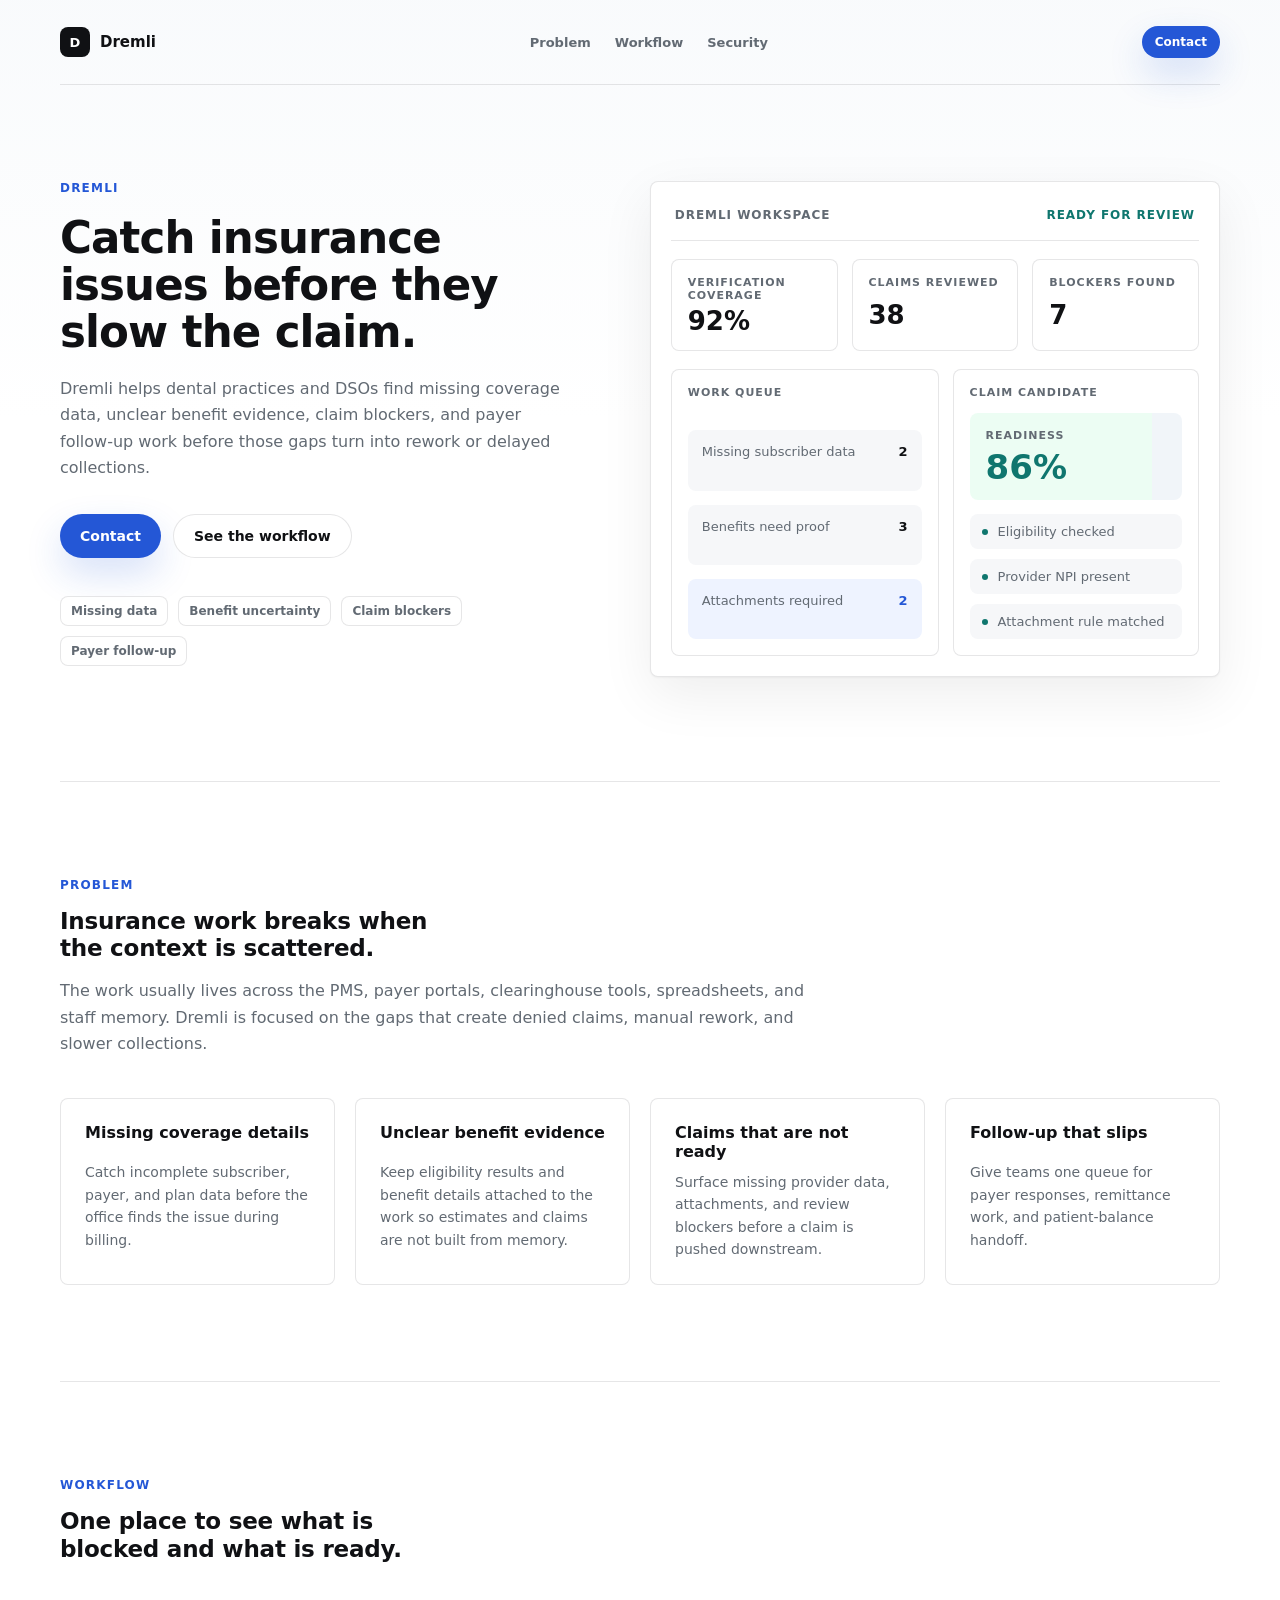
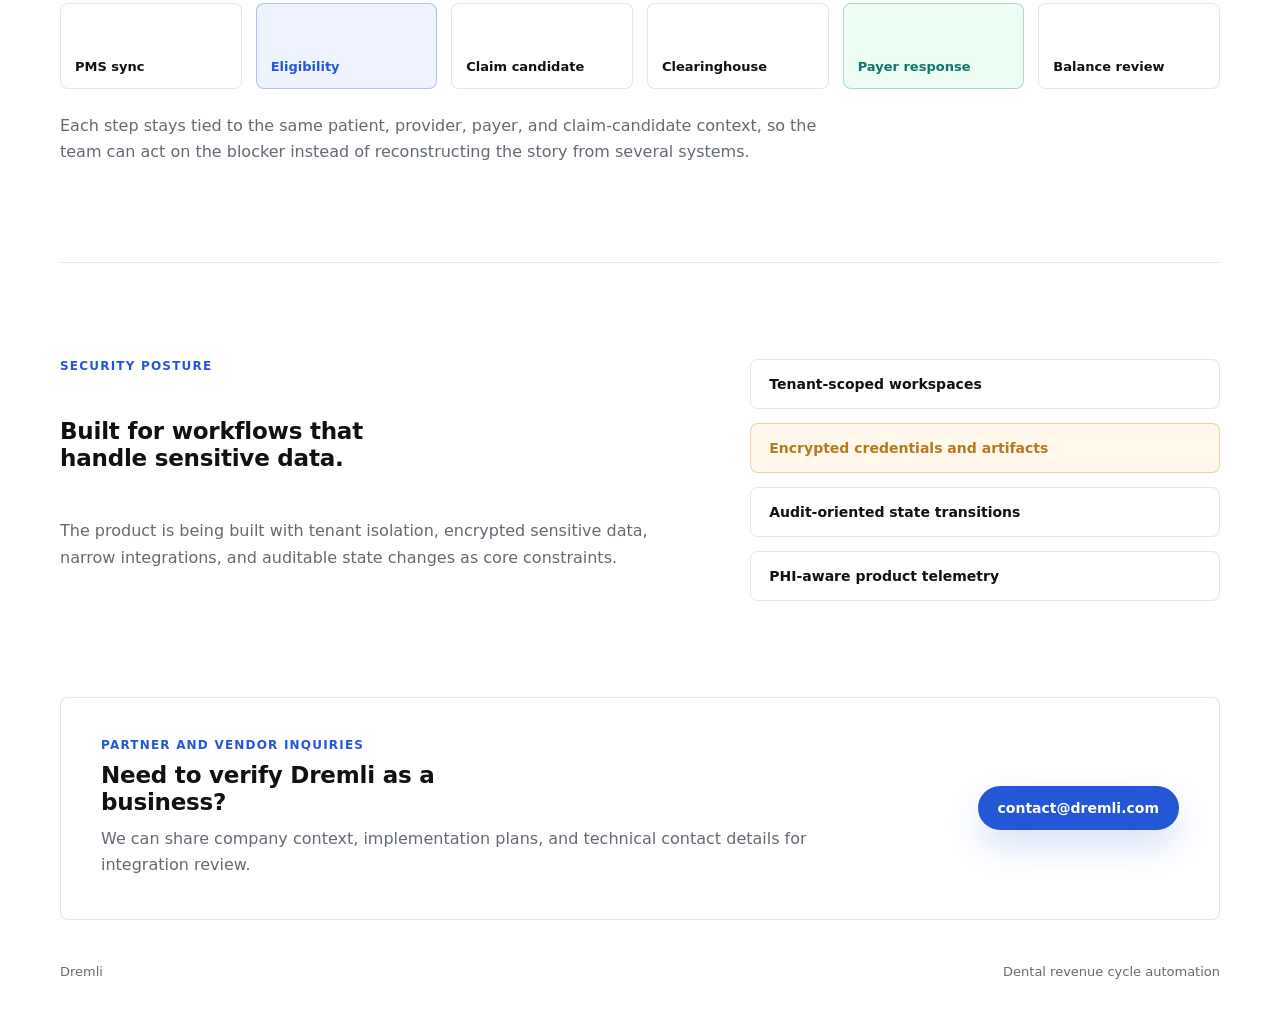
==== index.html @ c02f29eb "first commit" ====
<!doctype html>
<html lang="en">
  <head>
    <meta charset="utf-8" />
    <meta name="viewport" content="width=device-width, initial-scale=1" />
    <title>Dremli | Dental Revenue Cycle Automation</title>
    <meta
      name="description"
      content="Dremli helps dental practices catch missing insurance data, benefit uncertainty, claim blockers, and payer follow-up before they slow collections."
    />
    <meta property="og:title" content="Dremli | Dental Revenue Cycle Automation" />
    <meta
      property="og:description"
      content="Catch insurance issues before they slow the claim."
    />
    <meta property="og:type" content="website" />
    <meta property="og:url" content="https://dremli.com" />
    <link rel="stylesheet" href="/styles.css" />
  </head>
  <body>
    <main class="page">
      <header class="masthead">
        <a class="wordmark" href="/" aria-label="Dremli home">
          <span class="wordmark-badge">D</span>
          <span class="wordmark-text">Dremli</span>
        </a>
        <nav class="nav" aria-label="Site navigation">
          <a href="#problem">Problem</a>
          <a href="#workflow">Workflow</a>
          <a href="#security">Security</a>
        </nav>
        <a class="button button-primary button-small" href="mailto:contact@dremli.com">Contact</a>
      </header>

      <section class="hero">
        <div class="hero-copy">
          <p class="eyebrow">Dremli</p>
          <h1>Catch insurance issues before they slow the claim.</h1>
          <p class="hero-body">
            Dremli helps dental practices and DSOs find missing coverage data,
            unclear benefit evidence, claim blockers, and payer follow-up work
            before those gaps turn into rework or delayed collections.
          </p>
          <div class="hero-actions">
            <a class="button button-primary" href="mailto:contact@dremli.com">Contact</a>
            <a class="button button-secondary" href="#workflow">See the workflow</a>
          </div>
          <ul class="proof-list" aria-label="Operational problems Dremli helps surface">
            <li>Missing data</li>
            <li>Benefit uncertainty</li>
            <li>Claim blockers</li>
            <li>Payer follow-up</li>
          </ul>
        </div>

        <div class="product-preview" aria-label="Dremli workspace preview">
          <div class="preview-topbar">
            <span>Dremli workspace</span>
            <strong>Ready for review</strong>
          </div>
          <div class="preview-metrics">
            <div>
              <span>Verification coverage</span>
              <strong>92%</strong>
            </div>
            <div>
              <span>Claims reviewed</span>
              <strong>38</strong>
            </div>
            <div>
              <span>Blockers found</span>
              <strong>7</strong>
            </div>
          </div>
          <div class="preview-columns">
            <div class="preview-panel">
              <span class="preview-label">Work queue</span>
              <div class="preview-row">
                <span>Missing subscriber data</span>
                <strong>2</strong>
              </div>
              <div class="preview-row">
                <span>Benefits need proof</span>
                <strong>3</strong>
              </div>
              <div class="preview-row preview-row-active">
                <span>Attachments required</span>
                <strong>2</strong>
              </div>
            </div>
            <div class="preview-panel">
              <span class="preview-label">Claim candidate</span>
              <div class="readiness-score">
                <span>Readiness</span>
                <strong>86%</strong>
              </div>
              <div class="preview-checklist">
                <span>Eligibility checked</span>
                <span>Provider NPI present</span>
                <span>Attachment rule matched</span>
              </div>
            </div>
          </div>
        </div>
      </section>

      <section id="problem" class="section">
        <div class="section-header">
          <p class="eyebrow">Problem</p>
          <h2>Insurance work breaks when the context is scattered.</h2>
          <p>
            The work usually lives across the PMS, payer portals, clearinghouse
            tools, spreadsheets, and staff memory. Dremli is focused on the gaps
            that create denied claims, manual rework, and slower collections.
          </p>
        </div>
        <div class="pillar-grid">
          <article class="pillar-card">
            <h3>Missing coverage details</h3>
            <p>
              Catch incomplete subscriber, payer, and plan data before the
              office finds the issue during billing.
            </p>
          </article>
          <article class="pillar-card">
            <h3>Unclear benefit evidence</h3>
            <p>
              Keep eligibility results and benefit details attached to the work
              so estimates and claims are not built from memory.
            </p>
          </article>
          <article class="pillar-card">
            <h3>Claims that are not ready</h3>
            <p>
              Surface missing provider data, attachments, and review blockers
              before a claim is pushed downstream.
            </p>
          </article>
          <article class="pillar-card">
            <h3>Follow-up that slips</h3>
            <p>
              Give teams one queue for payer responses, remittance work, and
              patient-balance handoff.
            </p>
          </article>
        </div>
      </section>

      <section id="workflow" class="section workflow-section">
        <div class="section-header">
          <p class="eyebrow">Workflow</p>
          <h2>One place to see what is blocked and what is ready.</h2>
        </div>
        <ol class="workflow-list" aria-label="Dremli workflow">
          <li>PMS sync</li>
          <li>Eligibility</li>
          <li>Claim candidate</li>
          <li>Clearinghouse</li>
          <li>Payer response</li>
          <li>Balance review</li>
        </ol>
        <p class="workflow-summary">
          Each step stays tied to the same patient, provider, payer, and
          claim-candidate context, so the team can act on the blocker instead
          of reconstructing the story from several systems.
        </p>
      </section>

      <section id="security" class="section split-section">
        <div class="section-header">
          <p class="eyebrow">Security posture</p>
          <h2>Built for workflows that handle sensitive data.</h2>
          <p>
            The product is being built with tenant isolation, encrypted
            sensitive data, narrow integrations, and auditable state changes as
            core constraints.
          </p>
        </div>
        <ul class="security-list">
          <li>Tenant-scoped workspaces</li>
          <li>Encrypted credentials and artifacts</li>
          <li>Audit-oriented state transitions</li>
          <li>PHI-aware product telemetry</li>
        </ul>
      </section>

      <section class="contact-band">
        <div>
          <p class="eyebrow">Partner and vendor inquiries</p>
          <h2>Need to verify Dremli as a business?</h2>
          <p>
            We can share company context, implementation plans, and technical
            contact details for integration review.
          </p>
        </div>
        <a class="button button-primary" href="mailto:contact@dremli.com">contact@dremli.com</a>
      </section>

      <footer class="footer">
        <span>Dremli</span>
        <span>Dental revenue cycle automation</span>
      </footer>
    </main>
  </body>
</html>
---- styles.css ----
:root {
  color-scheme: light;
  --site-bg: #ffffff;
  --site-ink: #101114;
  --site-muted: #626a73;
  --site-panel: #ffffff;
  --site-panel-alt: #f6f7f9;
  --site-border: rgba(16, 17, 20, 0.1);
  --site-accent: #2457d6;
  --site-accent-soft: #eef3ff;
  --site-teal: #0f766e;
  --site-amber: #b7791f;
  --site-green-soft: #ecfdf3;
  --site-container: 1160px;
  font-family:
    Inter,
    ui-sans-serif,
    system-ui,
    -apple-system,
    BlinkMacSystemFont,
    "Segoe UI",
    sans-serif;
}

* {
  box-sizing: border-box;
}

html {
  scroll-behavior: smooth;
}

body {
  margin: 0;
  background:
    linear-gradient(180deg, rgba(248, 250, 252, 0.92), rgba(255, 255, 255, 0) 420px),
    var(--site-bg);
  color: var(--site-ink);
  -webkit-font-smoothing: antialiased;
  text-rendering: optimizeLegibility;
}

a {
  color: inherit;
}

.page {
  min-height: 100vh;
  padding: 0 32px 56px;
}

.masthead,
.hero,
.section,
.contact-band,
.footer {
  width: min(100%, var(--site-container));
  margin: 0 auto;
}

.masthead {
  display: flex;
  align-items: center;
  justify-content: space-between;
  gap: 20px;
  padding: 26px 0;
  border-bottom: 1px solid var(--site-border);
}

.wordmark {
  display: inline-flex;
  align-items: center;
  gap: 10px;
  text-decoration: none;
}

.wordmark-badge {
  display: inline-flex;
  align-items: center;
  justify-content: center;
  width: 30px;
  height: 30px;
  border-radius: 8px;
  background: var(--site-ink);
  color: var(--site-panel);
  font-size: 13px;
  font-weight: 700;
}

.wordmark-text {
  font-size: 15px;
  font-weight: 700;
}

.nav {
  display: flex;
  align-items: center;
  gap: 24px;
}

.nav a {
  color: var(--site-muted);
  font-size: 13px;
  font-weight: 600;
  text-decoration: none;
}

.nav a:hover {
  color: var(--site-ink);
}

.button {
  display: inline-flex;
  align-items: center;
  justify-content: center;
  min-height: 44px;
  border-radius: 999px;
  padding: 0 20px;
  font-size: 14px;
  font-weight: 600;
  text-decoration: none;
  transition:
    background 160ms ease,
    border-color 160ms ease,
    color 160ms ease,
    transform 160ms ease;
}

.button:hover {
  transform: translateY(-1px);
}

.button-small {
  min-height: 32px;
  padding-inline: 13px;
  font-size: 12px;
}

.button-primary {
  background: var(--site-accent);
  color: #ffffff;
  box-shadow: 0 16px 36px rgba(36, 87, 214, 0.18);
}

.button-secondary {
  border: 1px solid var(--site-border);
  background: #ffffff;
  color: var(--site-ink);
}

.hero {
  display: grid;
  grid-template-columns: minmax(0, 0.88fr) minmax(420px, 1fr);
  align-items: start;
  gap: 88px;
  padding: 96px 0 104px;
}

.hero-copy {
  display: grid;
  gap: 20px;
  max-width: 560px;
}

.eyebrow {
  margin: 0;
  color: var(--site-accent);
  font-size: 12px;
  font-weight: 800;
  letter-spacing: 0.1em;
  text-transform: uppercase;
}

.hero h1 {
  margin: 0;
  max-width: 17ch;
  font-size: clamp(34px, 3.4vw, 48px);
  line-height: 1.08;
  font-weight: 650;
  letter-spacing: -0.02em;
}

.hero-body {
  margin: 0;
  max-width: 62ch;
  color: var(--site-muted);
  font-size: 16px;
  line-height: 1.65;
}

.hero-actions {
  display: flex;
  flex-wrap: wrap;
  gap: 12px;
  margin-top: 12px;
}

.proof-list {
  display: flex;
  flex-wrap: wrap;
  gap: 10px;
  margin: 18px 0 0;
  padding: 0;
  list-style: none;
}

.proof-list li {
  border: 1px solid var(--site-border);
  border-radius: 8px;
  background: rgba(255, 255, 255, 0.72);
  color: var(--site-muted);
  padding: 7px 10px;
  font-size: 12px;
  font-weight: 700;
}

.product-preview {
  display: grid;
  gap: 18px;
  width: 100%;
  max-width: 580px;
  margin-left: auto;
  border: 1px solid var(--site-border);
  border-radius: 8px;
  background: var(--site-panel);
  padding: 20px;
  box-shadow: 0 1px 2px rgba(11, 12, 15, 0.04), 0 18px 54px rgba(11, 12, 15, 0.07);
}

.preview-topbar {
  display: flex;
  align-items: center;
  justify-content: space-between;
  gap: 16px;
  border-bottom: 1px solid var(--site-border);
  padding: 6px 4px 18px;
  color: var(--site-muted);
  font-size: 12px;
  font-weight: 700;
  letter-spacing: 0.08em;
  text-transform: uppercase;
}

.preview-topbar strong {
  color: var(--site-teal);
}

.preview-metrics {
  display: grid;
  grid-template-columns: repeat(3, minmax(0, 1fr));
  gap: 14px;
}

.preview-metrics div,
.preview-panel {
  border: 1px solid var(--site-border);
  border-radius: 8px;
  background: var(--site-panel);
}

.preview-metrics div {
  display: grid;
  gap: 6px;
  padding: 16px;
}

.preview-metrics span,
.preview-label,
.readiness-score span {
  color: var(--site-muted);
  font-size: 11px;
  font-weight: 800;
  letter-spacing: 0.09em;
  text-transform: uppercase;
}

.preview-metrics strong {
  color: var(--site-ink);
  font-size: 26px;
  line-height: 1;
}

.preview-columns {
  display: grid;
  grid-template-columns: minmax(0, 1fr) minmax(0, 0.92fr);
  gap: 14px;
}

.preview-panel {
  display: grid;
  gap: 14px;
  padding: 16px;
}

.preview-row {
  display: flex;
  justify-content: space-between;
  gap: 12px;
  border-radius: 8px;
  background: var(--site-panel-alt);
  padding: 14px;
  color: var(--site-muted);
  font-size: 13px;
}

.preview-row strong {
  color: var(--site-ink);
}

.preview-row-active {
  background: var(--site-accent-soft);
}

.preview-row-active strong {
  color: var(--site-accent);
}

.readiness-score {
  display: grid;
  gap: 8px;
  border-radius: 8px;
  background:
    linear-gradient(90deg, var(--site-green-soft) 0 86%, #f1f5f9 86% 100%);
  padding: 16px;
}

.readiness-score strong {
  color: var(--site-teal);
  font-size: 34px;
  line-height: 1;
}

.preview-checklist {
  display: grid;
  gap: 10px;
}

.preview-checklist span {
  position: relative;
  border-radius: 8px;
  background: var(--site-panel-alt);
  color: var(--site-muted);
  padding: 10px 12px 10px 28px;
  font-size: 13px;
}

.preview-checklist span::before {
  position: absolute;
  left: 12px;
  top: 15px;
  width: 6px;
  height: 6px;
  border-radius: 999px;
  background: var(--site-teal);
  content: "";
}

.section {
  padding: 96px 0;
  border-top: 1px solid var(--site-border);
}

.section-header {
  display: grid;
  gap: 16px;
  max-width: 780px;
}

.section-header h2,
.contact-band h2 {
  margin: 0;
  max-width: 24ch;
  color: var(--site-ink);
  font-size: clamp(22px, 1.8vw, 30px);
  line-height: 1.18;
  font-weight: 650;
  letter-spacing: -0.01em;
}

.section-header p:not(.eyebrow),
.contact-band p:not(.eyebrow),
.workflow-summary {
  margin: 0;
  color: var(--site-muted);
  font-size: 16px;
  line-height: 1.65;
}

.pillar-grid {
  display: grid;
  grid-template-columns: repeat(4, minmax(0, 1fr));
  gap: 20px;
  margin-top: 40px;
}

.pillar-card {
  display: grid;
  gap: 10px;
  border: 1px solid var(--site-border);
  border-radius: 8px;
  background: var(--site-panel);
  padding: 24px;
}

.pillar-card h3 {
  margin: 0;
  font-size: 16px;
  line-height: 1.2;
}

.pillar-card p {
  margin: 0;
  color: var(--site-muted);
  font-size: 14px;
  line-height: 1.6;
}

.workflow-list {
  display: grid;
  grid-template-columns: repeat(6, minmax(0, 1fr));
  gap: 14px;
  margin: 40px 0 0;
  padding: 0;
  list-style: none;
}

.workflow-list li {
  display: grid;
  min-height: 86px;
  align-items: end;
  border: 1px solid var(--site-border);
  border-radius: 8px;
  background: var(--site-panel);
  color: var(--site-ink);
  padding: 14px;
  font-size: 13px;
  font-weight: 800;
}

.workflow-list li:nth-child(2) {
  border-color: rgba(36, 87, 214, 0.32);
  background: var(--site-accent-soft);
  color: var(--site-accent);
}

.workflow-list li:nth-child(5) {
  border-color: rgba(15, 118, 110, 0.28);
  background: var(--site-green-soft);
  color: var(--site-teal);
}

.workflow-summary {
  margin-top: 24px;
  max-width: 760px;
}

.split-section {
  display: grid;
  grid-template-columns: minmax(0, 1fr) minmax(320px, 0.75fr);
  gap: 64px;
}

.security-list {
  display: grid;
  gap: 14px;
  margin: 0;
  padding: 0;
  list-style: none;
}

.security-list li {
  border: 1px solid var(--site-border);
  border-radius: 8px;
  background: var(--site-panel);
  padding: 16px 18px;
  color: var(--site-ink);
  font-size: 14px;
  font-weight: 800;
}

.security-list li:nth-child(2) {
  border-color: rgba(183, 121, 31, 0.3);
  background: #fff8eb;
  color: var(--site-amber);
}

.contact-band {
  display: flex;
  align-items: center;
  justify-content: space-between;
  gap: 40px;
  border: 1px solid var(--site-border);
  border-radius: 8px;
  background: var(--site-panel);
  padding: 40px;
}

.contact-band div {
  display: grid;
  gap: 10px;
  max-width: 720px;
}

.footer {
  display: flex;
  justify-content: space-between;
  gap: 16px;
  padding: 44px 0 0;
  color: var(--site-muted);
  font-size: 13px;
}

@media (max-width: 1040px) {
  .hero,
  .split-section {
    grid-template-columns: 1fr;
  }

  .product-preview {
    margin-left: 0;
  }

  .pillar-grid {
    grid-template-columns: repeat(2, minmax(0, 1fr));
  }

  .workflow-list {
    grid-template-columns: repeat(3, minmax(0, 1fr));
  }
}

@media (max-width: 720px) {
  .page {
    padding-inline: 16px;
  }

  .masthead,
  .contact-band,
  .footer {
    align-items: flex-start;
    flex-direction: column;
  }

  .masthead {
    flex-direction: row;
    flex-wrap: wrap;
  }

  .nav {
    order: 2;
    flex: 1 0 100%;
    width: 100%;
    justify-content: space-between;
    gap: 12px;
  }

  .hero {
    gap: 28px;
    padding: 52px 0 92px;
  }

  .hero-copy {
    gap: 18px;
  }

  .hero h1 {
    font-size: 34px;
    line-height: 1.08;
  }

  .hero-body {
    font-size: 15.5px;
    line-height: 1.6;
  }

  .product-preview {
    gap: 8px;
    padding: 10px;
  }

  .preview-topbar {
    padding-bottom: 8px;
    font-size: 10px;
  }

  .preview-metrics {
    grid-template-columns: repeat(3, minmax(0, 1fr));
    gap: 6px;
  }

  .preview-metrics div {
    padding: 10px;
  }

  .preview-metrics span {
    font-size: 9px;
  }

  .preview-metrics strong {
    font-size: 20px;
  }

  .preview-columns {
    display: none;
  }

  .pillar-grid,
  .workflow-list {
    grid-template-columns: 1fr;
  }

  .section {
    padding: 54px 0;
  }

  .section:first-of-type {
    padding-top: 28px;
  }
}
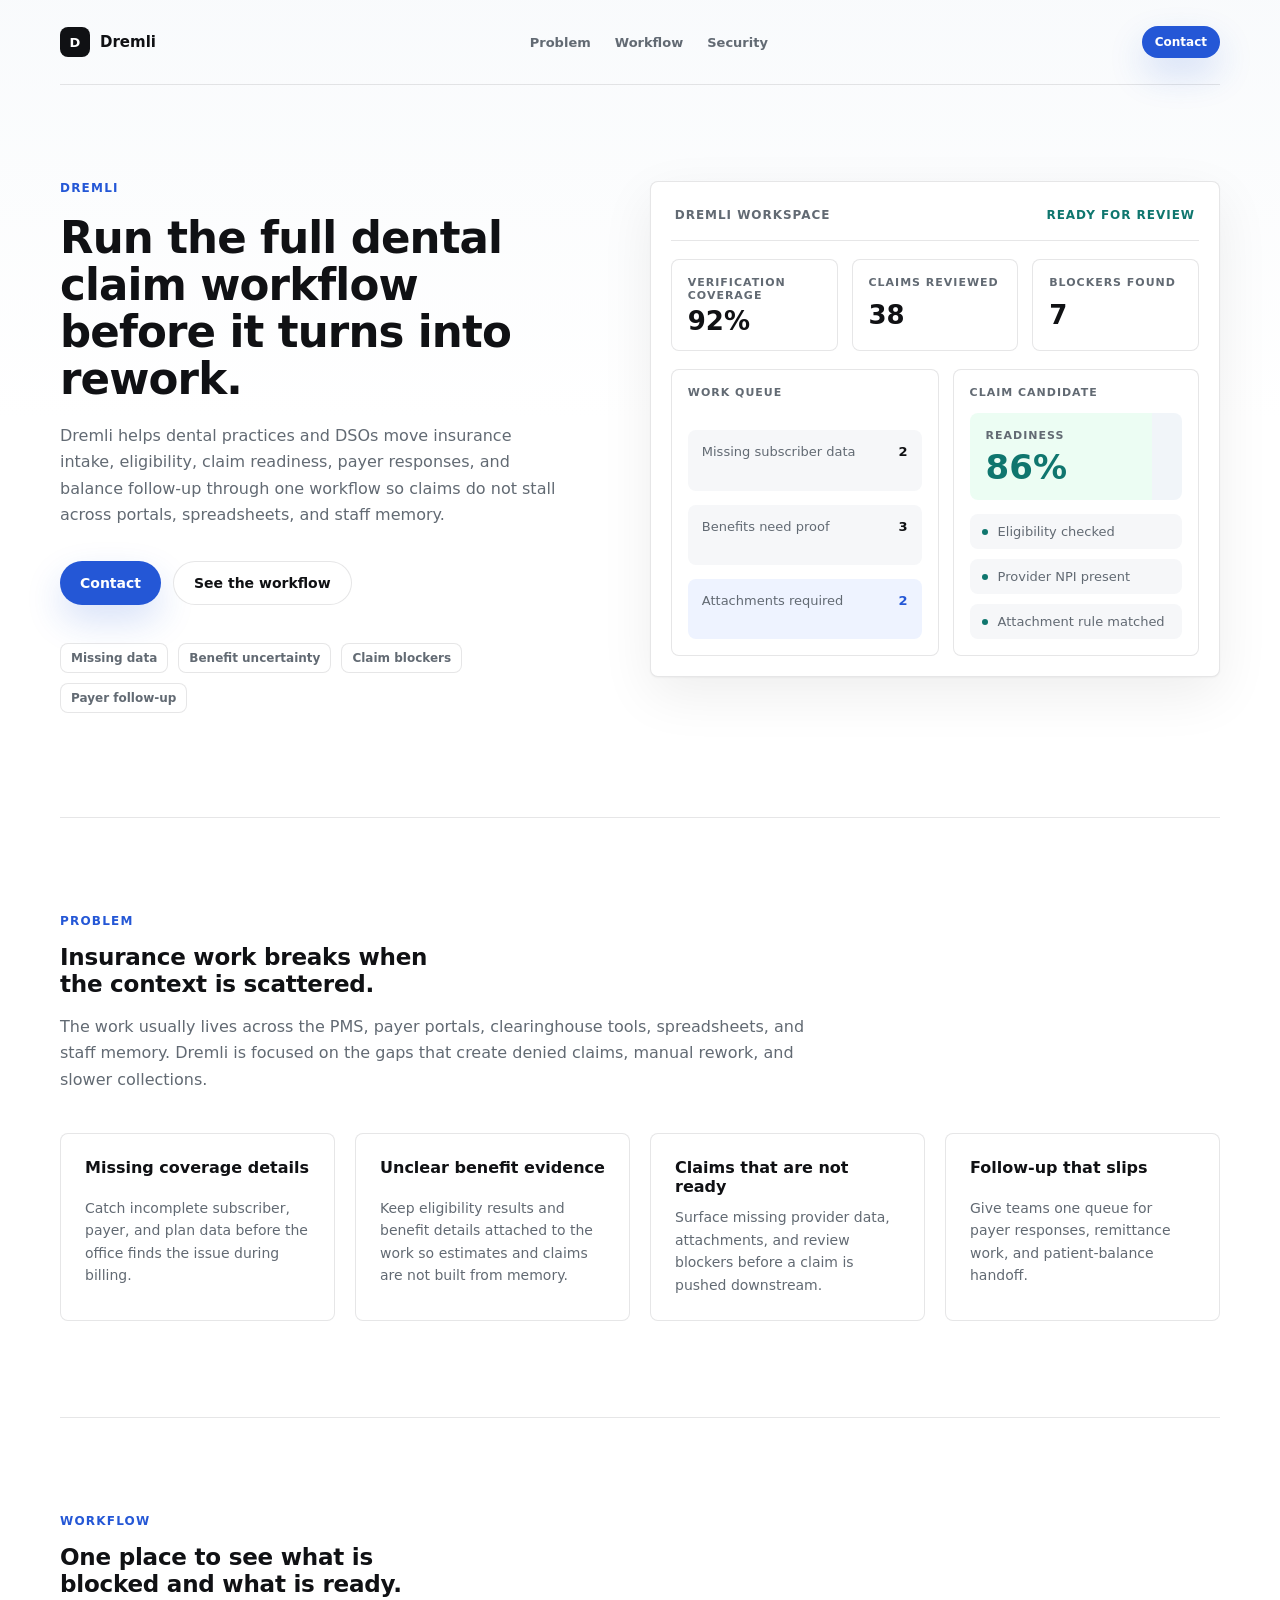
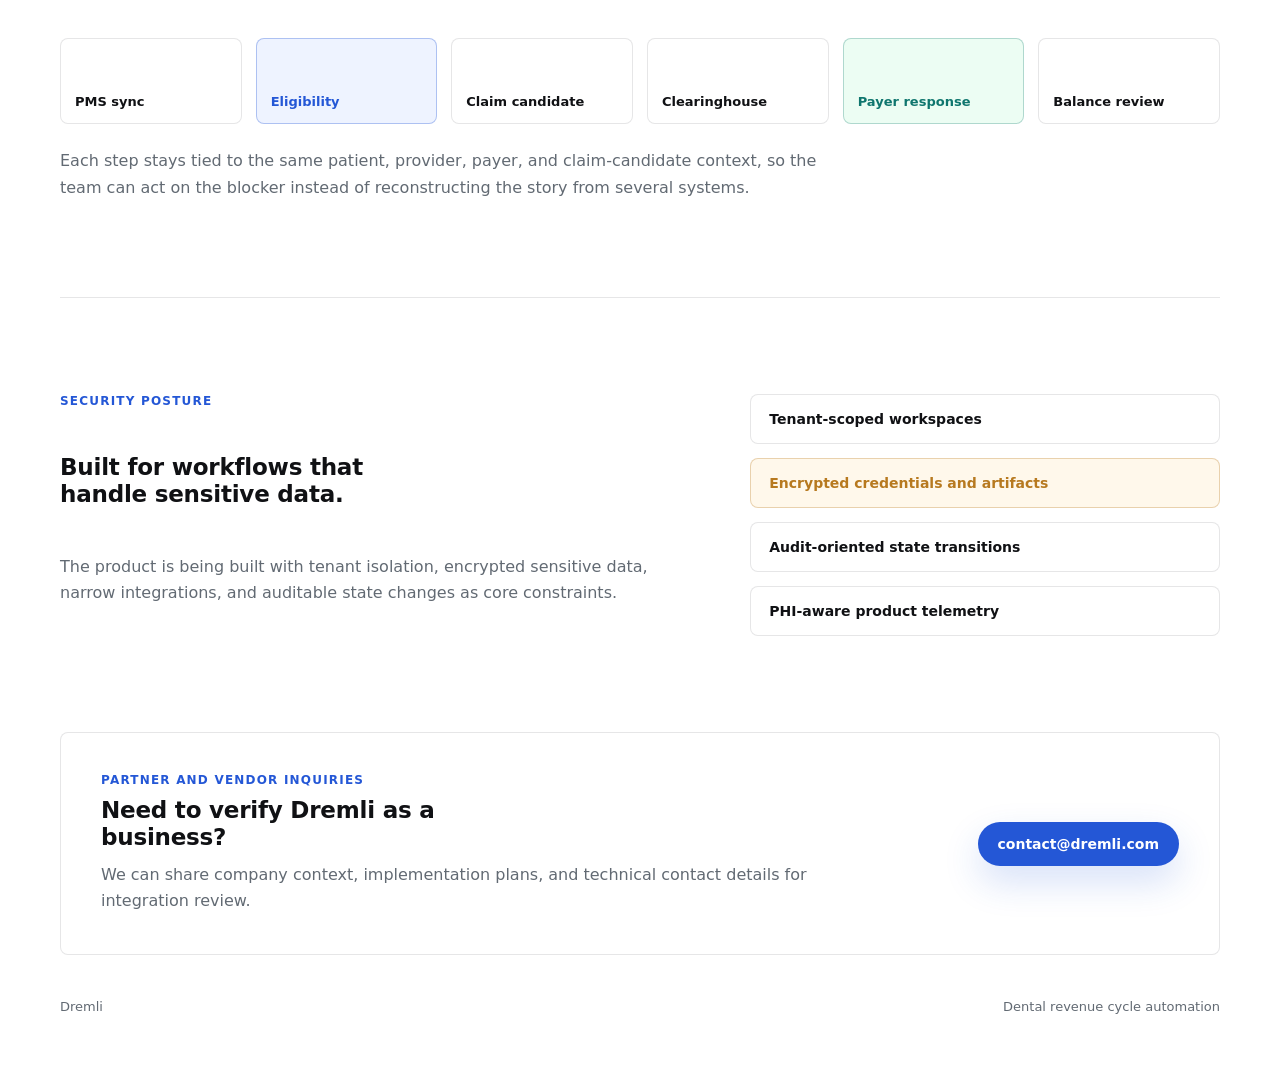
==== commit bed4de39: "Refine workflow-focused hero copy" ====
--- a/index.html
+++ b/index.html
@@ -6,12 +6,12 @@
     <title>Dremli | Dental Revenue Cycle Automation</title>
     <meta
       name="description"
-      content="Dremli helps dental practices catch missing insurance data, benefit uncertainty, claim blockers, and payer follow-up before they slow collections."
+      content="Dremli helps dental practices run insurance intake, eligibility, claim readiness, payer response, and balance follow-up from one claim workflow."
     />
     <meta property="og:title" content="Dremli | Dental Revenue Cycle Automation" />
     <meta
       property="og:description"
-      content="Catch insurance issues before they slow the claim."
+      content="Run the full dental claim workflow before it turns into rework."
     />
     <meta property="og:type" content="website" />
     <meta property="og:url" content="https://dremli.com" />
@@ -35,11 +35,12 @@
       <section class="hero">
         <div class="hero-copy">
           <p class="eyebrow">Dremli</p>
-          <h1>Catch insurance issues before they slow the claim.</h1>
+          <h1>Run the full dental claim workflow before it turns into rework.</h1>
           <p class="hero-body">
-            Dremli helps dental practices and DSOs find missing coverage data,
-            unclear benefit evidence, claim blockers, and payer follow-up work
-            before those gaps turn into rework or delayed collections.
+            Dremli helps dental practices and DSOs move insurance intake,
+            eligibility, claim readiness, payer responses, and balance follow-up
+            through one workflow so claims do not stall across portals,
+            spreadsheets, and staff memory.
           </p>
           <div class="hero-actions">
             <a class="button button-primary" href="mailto:contact@dremli.com">Contact</a>
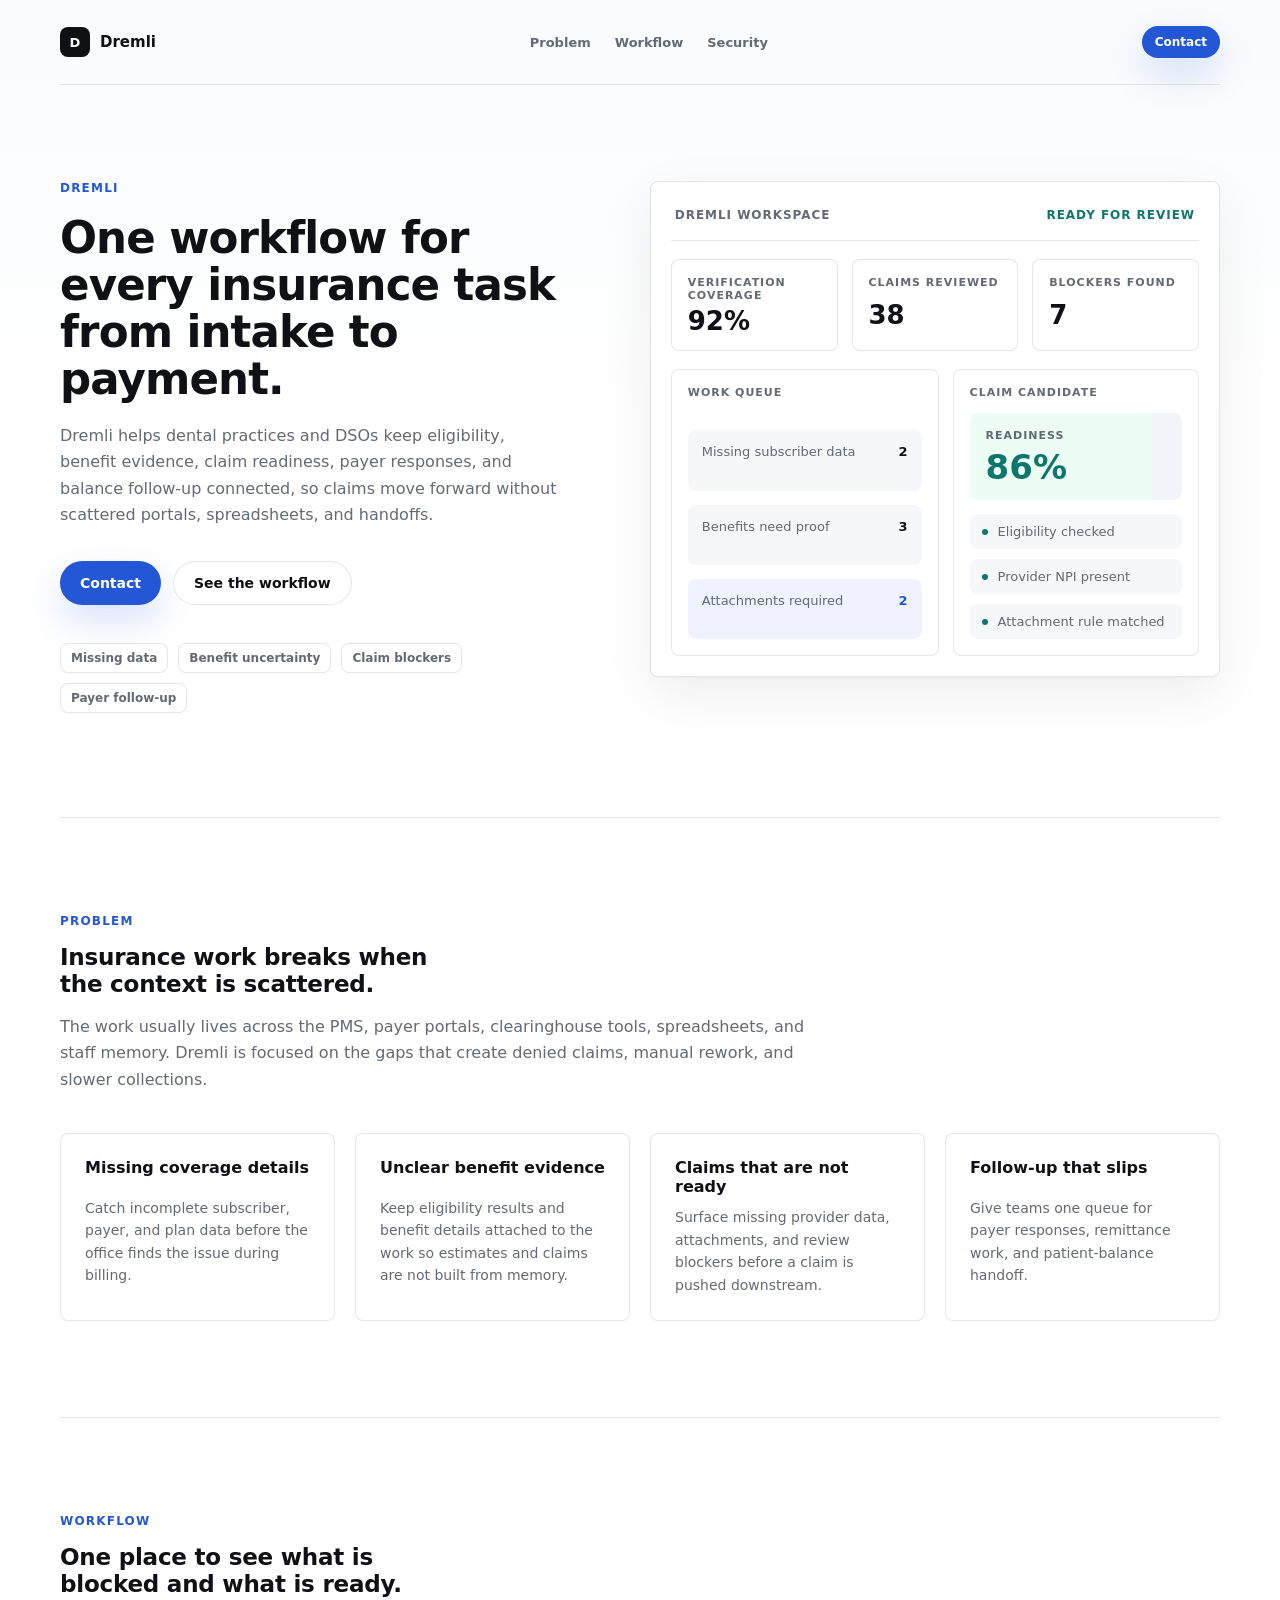
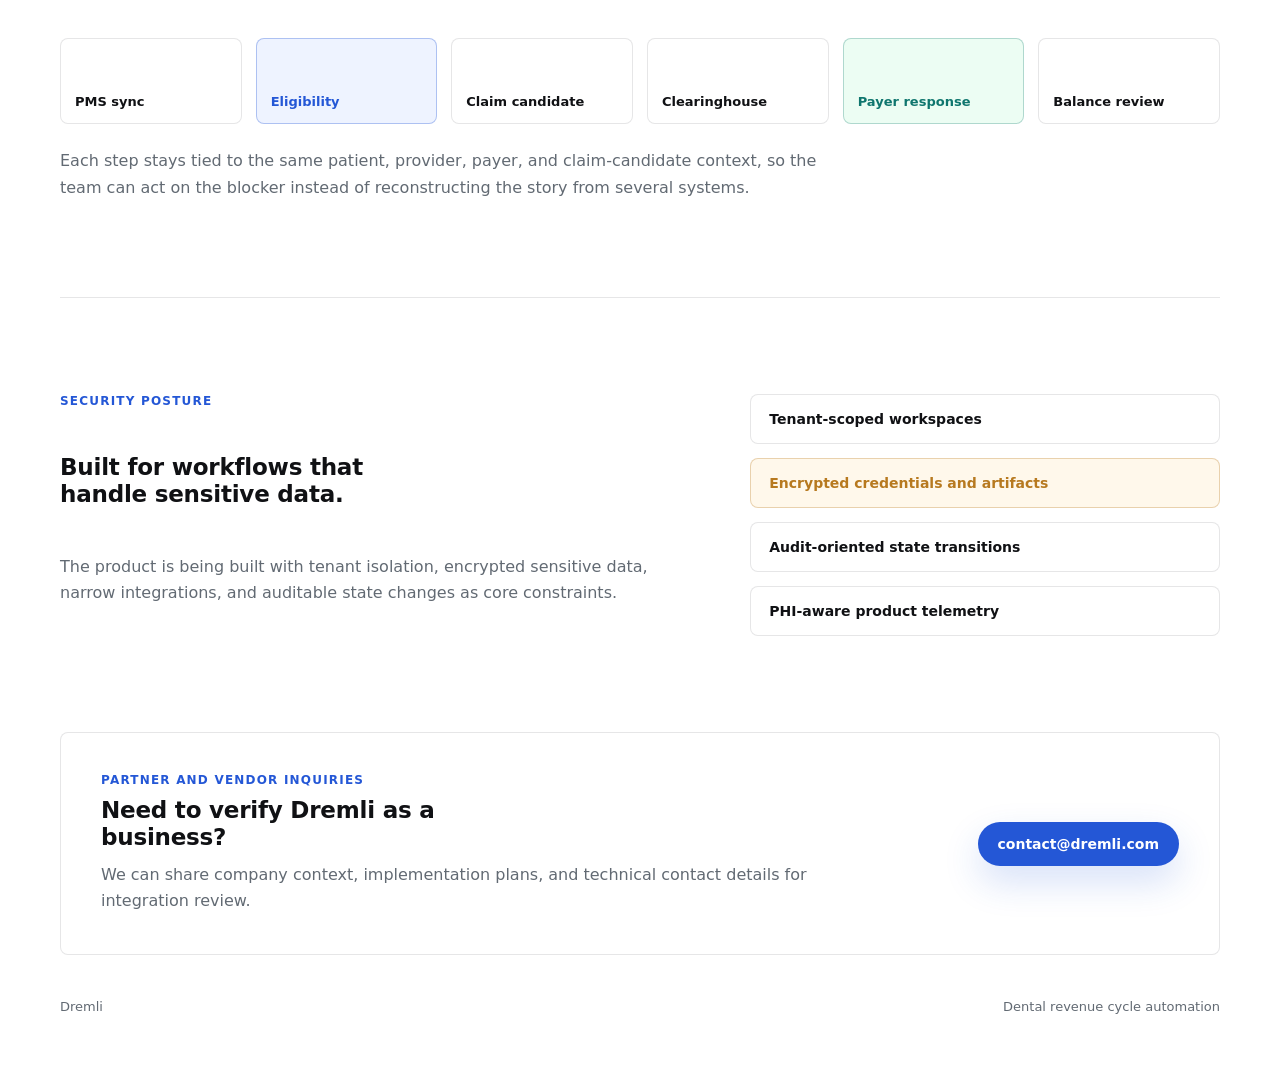
==== commit c7bf7b8f: "Update intake to payment hero" ====
--- a/index.html
+++ b/index.html
@@ -11,7 +11,7 @@
     <meta property="og:title" content="Dremli | Dental Revenue Cycle Automation" />
     <meta
       property="og:description"
-      content="Run the full dental claim workflow before it turns into rework."
+      content="One workflow for every insurance task from intake to payment."
     />
     <meta property="og:type" content="website" />
     <meta property="og:url" content="https://dremli.com" />
@@ -35,12 +35,12 @@
       <section class="hero">
         <div class="hero-copy">
           <p class="eyebrow">Dremli</p>
-          <h1>Run the full dental claim workflow before it turns into rework.</h1>
+          <h1>One workflow for every insurance task from intake to payment.</h1>
           <p class="hero-body">
-            Dremli helps dental practices and DSOs move insurance intake,
-            eligibility, claim readiness, payer responses, and balance follow-up
-            through one workflow so claims do not stall across portals,
-            spreadsheets, and staff memory.
+            Dremli helps dental practices and DSOs keep eligibility, benefit
+            evidence, claim readiness, payer responses, and balance follow-up
+            connected, so claims move forward without scattered portals,
+            spreadsheets, and handoffs.
           </p>
           <div class="hero-actions">
             <a class="button button-primary" href="mailto:contact@dremli.com">Contact</a>
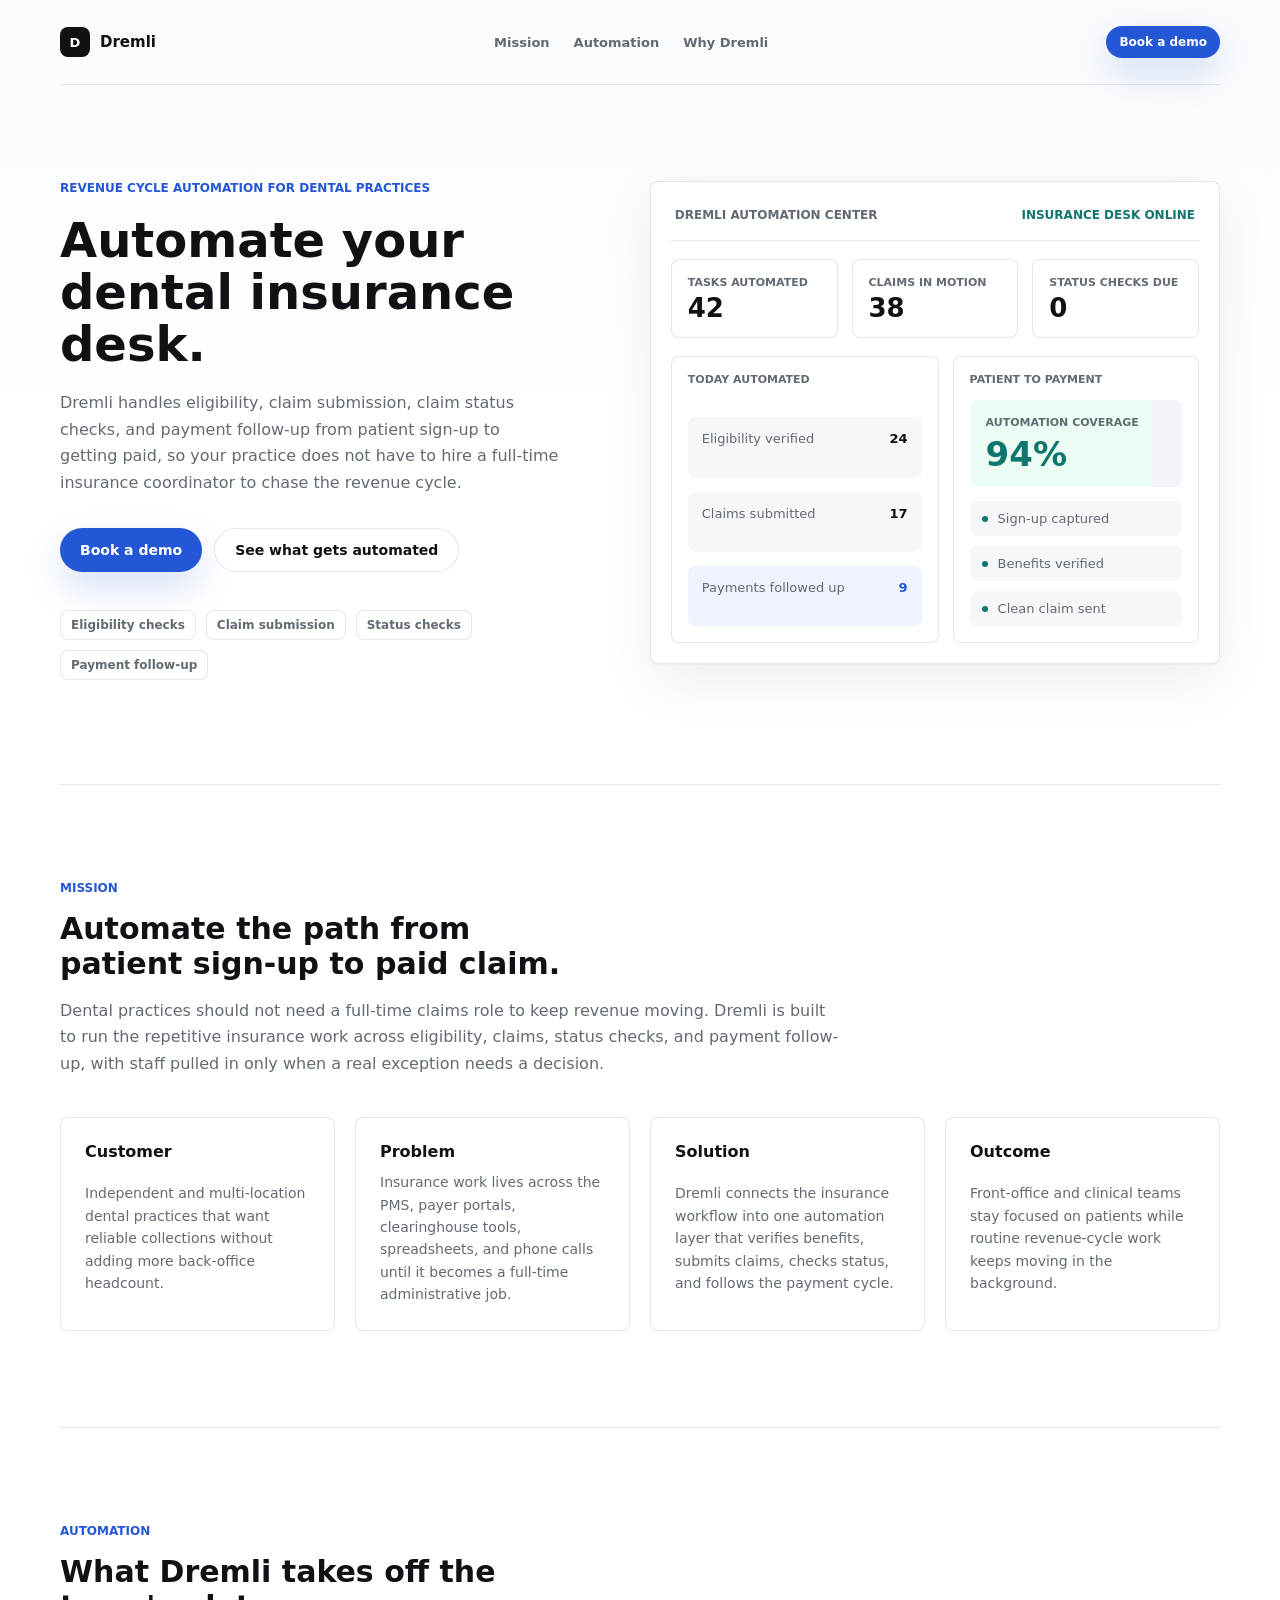
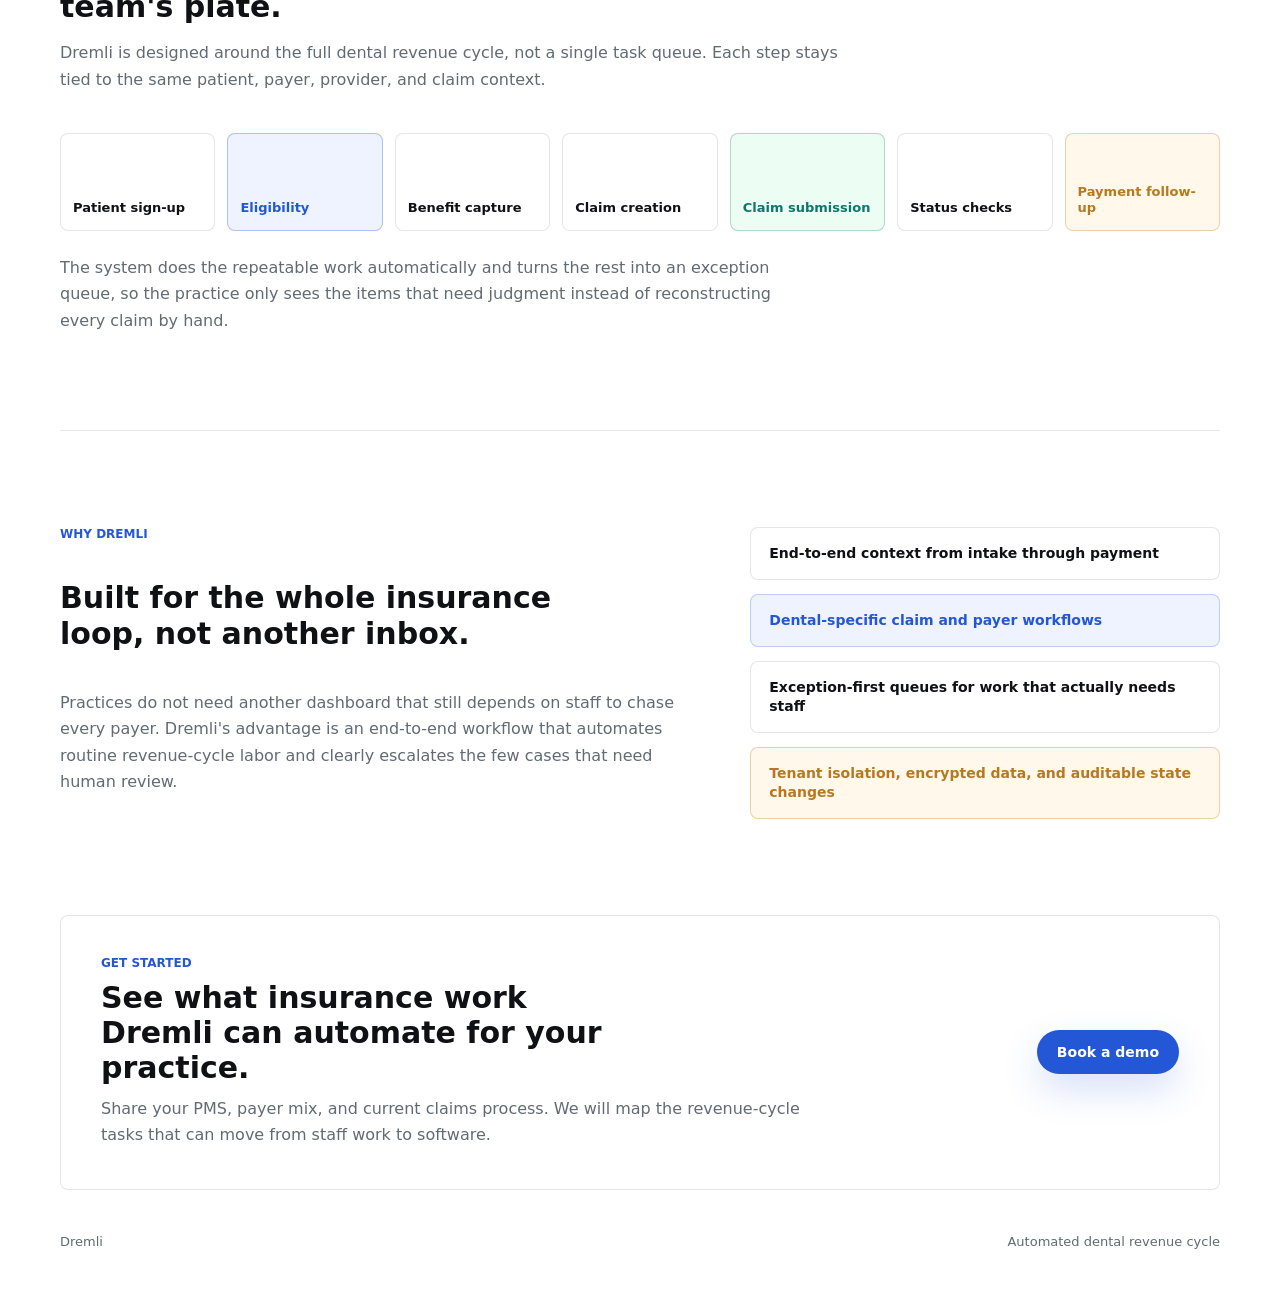
==== commit b0f2e221: "update ad-copy to be mission centered" ====
--- a/index.html
+++ b/index.html
@@ -6,16 +6,16 @@
     <title>Dremli | Dental Revenue Cycle Automation</title>
     <meta
       name="description"
-      content="Dremli helps dental practices run insurance intake, eligibility, claim readiness, payer response, and balance follow-up from one claim workflow."
+      content="Dremli automates dental insurance eligibility, claim submission, claim status checks, and payment follow-up from patient sign-up to getting paid."
     />
     <meta property="og:title" content="Dremli | Dental Revenue Cycle Automation" />
     <meta
       property="og:description"
-      content="One workflow for every insurance task from intake to payment."
+      content="Automate the dental revenue cycle from patient sign-up to payment."
     />
     <meta property="og:type" content="website" />
     <meta property="og:url" content="https://dremli.com" />
-    <link rel="stylesheet" href="/styles.css" />
+    <link rel="stylesheet" href="styles.css" />
   </head>
   <body>
     <main class="page">
@@ -25,181 +25,191 @@
           <span class="wordmark-text">Dremli</span>
         </a>
         <nav class="nav" aria-label="Site navigation">
-          <a href="#problem">Problem</a>
-          <a href="#workflow">Workflow</a>
-          <a href="#security">Security</a>
+          <a href="#mission">Mission</a>
+          <a href="#automation">Automation</a>
+          <a href="#why">Why Dremli</a>
         </nav>
-        <a class="button button-primary button-small" href="mailto:contact@dremli.com">Contact</a>
+        <a class="button button-primary button-small" href="mailto:contact@dremli.com?subject=Book%20a%20Dremli%20demo">Book a demo</a>
       </header>
 
       <section class="hero">
         <div class="hero-copy">
-          <p class="eyebrow">Dremli</p>
-          <h1>One workflow for every insurance task from intake to payment.</h1>
+          <p class="eyebrow">Revenue cycle automation for dental practices</p>
+          <h1>Automate your dental insurance desk.</h1>
           <p class="hero-body">
-            Dremli helps dental practices and DSOs keep eligibility, benefit
-            evidence, claim readiness, payer responses, and balance follow-up
-            connected, so claims move forward without scattered portals,
-            spreadsheets, and handoffs.
+            Dremli handles eligibility, claim submission, claim status checks,
+            and payment follow-up from patient sign-up to getting paid, so your
+            practice does not have to hire a full-time insurance coordinator to
+            chase the revenue cycle.
           </p>
           <div class="hero-actions">
-            <a class="button button-primary" href="mailto:contact@dremli.com">Contact</a>
-            <a class="button button-secondary" href="#workflow">See the workflow</a>
-          </div>
-          <ul class="proof-list" aria-label="Operational problems Dremli helps surface">
-            <li>Missing data</li>
-            <li>Benefit uncertainty</li>
-            <li>Claim blockers</li>
-            <li>Payer follow-up</li>
+            <a class="button button-primary" href="mailto:contact@dremli.com?subject=Book%20a%20Dremli%20demo">Book a demo</a>
+            <a class="button button-secondary" href="#automation">See what gets automated</a>
+          </div>
+          <ul class="proof-list" aria-label="Revenue cycle tasks Dremli automates">
+            <li>Eligibility checks</li>
+            <li>Claim submission</li>
+            <li>Status checks</li>
+            <li>Payment follow-up</li>
           </ul>
         </div>
 
         <div class="product-preview" aria-label="Dremli workspace preview">
           <div class="preview-topbar">
-            <span>Dremli workspace</span>
-            <strong>Ready for review</strong>
+            <span>Dremli automation center</span>
+            <strong>Insurance desk online</strong>
           </div>
           <div class="preview-metrics">
             <div>
-              <span>Verification coverage</span>
-              <strong>92%</strong>
+              <span>Tasks automated</span>
+              <strong>42</strong>
             </div>
             <div>
-              <span>Claims reviewed</span>
+              <span>Claims in motion</span>
               <strong>38</strong>
             </div>
             <div>
-              <span>Blockers found</span>
-              <strong>7</strong>
+              <span>Status checks due</span>
+              <strong>0</strong>
             </div>
           </div>
           <div class="preview-columns">
             <div class="preview-panel">
-              <span class="preview-label">Work queue</span>
+              <span class="preview-label">Today automated</span>
               <div class="preview-row">
-                <span>Missing subscriber data</span>
-                <strong>2</strong>
+                <span>Eligibility verified</span>
+                <strong>24</strong>
               </div>
               <div class="preview-row">
-                <span>Benefits need proof</span>
-                <strong>3</strong>
+                <span>Claims submitted</span>
+                <strong>17</strong>
               </div>
               <div class="preview-row preview-row-active">
-                <span>Attachments required</span>
-                <strong>2</strong>
+                <span>Payments followed up</span>
+                <strong>9</strong>
               </div>
             </div>
             <div class="preview-panel">
-              <span class="preview-label">Claim candidate</span>
+              <span class="preview-label">Patient to payment</span>
               <div class="readiness-score">
-                <span>Readiness</span>
-                <strong>86%</strong>
+                <span>Automation coverage</span>
+                <strong>94%</strong>
               </div>
               <div class="preview-checklist">
-                <span>Eligibility checked</span>
-                <span>Provider NPI present</span>
-                <span>Attachment rule matched</span>
-              </div>
-            </div>
-          </div>
-        </div>
-      </section>
-
-      <section id="problem" class="section">
+                <span>Sign-up captured</span>
+                <span>Benefits verified</span>
+                <span>Clean claim sent</span>
+              </div>
+            </div>
+          </div>
+        </div>
+      </section>
+
+      <section id="mission" class="section">
         <div class="section-header">
-          <p class="eyebrow">Problem</p>
-          <h2>Insurance work breaks when the context is scattered.</h2>
-          <p>
-            The work usually lives across the PMS, payer portals, clearinghouse
-            tools, spreadsheets, and staff memory. Dremli is focused on the gaps
-            that create denied claims, manual rework, and slower collections.
+          <p class="eyebrow">Mission</p>
+          <h2>Automate the path from patient sign-up to paid claim.</h2>
+          <p>
+            Dental practices should not need a full-time claims role to keep
+            revenue moving. Dremli is built to run the repetitive insurance work
+            across eligibility, claims, status checks, and payment follow-up,
+            with staff pulled in only when a real exception needs a decision.
           </p>
         </div>
         <div class="pillar-grid">
           <article class="pillar-card">
-            <h3>Missing coverage details</h3>
-            <p>
-              Catch incomplete subscriber, payer, and plan data before the
-              office finds the issue during billing.
-            </p>
-          </article>
-          <article class="pillar-card">
-            <h3>Unclear benefit evidence</h3>
-            <p>
-              Keep eligibility results and benefit details attached to the work
-              so estimates and claims are not built from memory.
-            </p>
-          </article>
-          <article class="pillar-card">
-            <h3>Claims that are not ready</h3>
-            <p>
-              Surface missing provider data, attachments, and review blockers
-              before a claim is pushed downstream.
-            </p>
-          </article>
-          <article class="pillar-card">
-            <h3>Follow-up that slips</h3>
-            <p>
-              Give teams one queue for payer responses, remittance work, and
-              patient-balance handoff.
-            </p>
-          </article>
-        </div>
-      </section>
-
-      <section id="workflow" class="section workflow-section">
+            <h3>Customer</h3>
+            <p>
+              Independent and multi-location dental practices that want reliable
+              collections without adding more back-office headcount.
+            </p>
+          </article>
+          <article class="pillar-card">
+            <h3>Problem</h3>
+            <p>
+              Insurance work lives across the PMS, payer portals, clearinghouse
+              tools, spreadsheets, and phone calls until it becomes a full-time
+              administrative job.
+            </p>
+          </article>
+          <article class="pillar-card">
+            <h3>Solution</h3>
+            <p>
+              Dremli connects the insurance workflow into one automation layer
+              that verifies benefits, submits claims, checks status, and follows
+              the payment cycle.
+            </p>
+          </article>
+          <article class="pillar-card">
+            <h3>Outcome</h3>
+            <p>
+              Front-office and clinical teams stay focused on patients while
+              routine revenue-cycle work keeps moving in the background.
+            </p>
+          </article>
+        </div>
+      </section>
+
+      <section id="automation" class="section workflow-section">
         <div class="section-header">
-          <p class="eyebrow">Workflow</p>
-          <h2>One place to see what is blocked and what is ready.</h2>
+          <p class="eyebrow">Automation</p>
+          <h2>What Dremli takes off the team's plate.</h2>
+          <p>
+            Dremli is designed around the full dental revenue cycle, not a
+            single task queue. Each step stays tied to the same patient, payer,
+            provider, and claim context.
+          </p>
         </div>
         <ol class="workflow-list" aria-label="Dremli workflow">
-          <li>PMS sync</li>
+          <li>Patient sign-up</li>
           <li>Eligibility</li>
-          <li>Claim candidate</li>
-          <li>Clearinghouse</li>
-          <li>Payer response</li>
-          <li>Balance review</li>
+          <li>Benefit capture</li>
+          <li>Claim creation</li>
+          <li>Claim submission</li>
+          <li>Status checks</li>
+          <li>Payment follow-up</li>
         </ol>
         <p class="workflow-summary">
-          Each step stays tied to the same patient, provider, payer, and
-          claim-candidate context, so the team can act on the blocker instead
-          of reconstructing the story from several systems.
+          The system does the repeatable work automatically and turns the rest
+          into an exception queue, so the practice only sees the items that need
+          judgment instead of reconstructing every claim by hand.
         </p>
       </section>
 
-      <section id="security" class="section split-section">
+      <section id="why" class="section split-section">
         <div class="section-header">
-          <p class="eyebrow">Security posture</p>
-          <h2>Built for workflows that handle sensitive data.</h2>
-          <p>
-            The product is being built with tenant isolation, encrypted
-            sensitive data, narrow integrations, and auditable state changes as
-            core constraints.
-          </p>
-        </div>
-        <ul class="security-list">
-          <li>Tenant-scoped workspaces</li>
-          <li>Encrypted credentials and artifacts</li>
-          <li>Audit-oriented state transitions</li>
-          <li>PHI-aware product telemetry</li>
+          <p class="eyebrow">Why Dremli</p>
+          <h2>Built for the whole insurance loop, not another inbox.</h2>
+          <p>
+            Practices do not need another dashboard that still depends on staff
+            to chase every payer. Dremli's advantage is an end-to-end workflow
+            that automates routine revenue-cycle labor and clearly escalates the
+            few cases that need human review.
+          </p>
+        </div>
+        <ul class="why-list">
+          <li>End-to-end context from intake through payment</li>
+          <li>Dental-specific claim and payer workflows</li>
+          <li>Exception-first queues for work that actually needs staff</li>
+          <li>Tenant isolation, encrypted data, and auditable state changes</li>
         </ul>
       </section>
 
       <section class="contact-band">
         <div>
-          <p class="eyebrow">Partner and vendor inquiries</p>
-          <h2>Need to verify Dremli as a business?</h2>
-          <p>
-            We can share company context, implementation plans, and technical
-            contact details for integration review.
-          </p>
-        </div>
-        <a class="button button-primary" href="mailto:contact@dremli.com">contact@dremli.com</a>
+          <p class="eyebrow">Get started</p>
+          <h2>See what insurance work Dremli can automate for your practice.</h2>
+          <p>
+            Share your PMS, payer mix, and current claims process. We will map
+            the revenue-cycle tasks that can move from staff work to software.
+          </p>
+        </div>
+        <a class="button button-primary" href="mailto:contact@dremli.com?subject=Book%20a%20Dremli%20demo">Book a demo</a>
       </section>
 
       <footer class="footer">
         <span>Dremli</span>
-        <span>Dental revenue cycle automation</span>
+        <span>Automated dental revenue cycle</span>
       </footer>
     </main>
   </body>
--- a/styles.css
+++ b/styles.css
@@ -119,6 +119,7 @@
   font-size: 14px;
   font-weight: 600;
   text-decoration: none;
+  white-space: nowrap;
   transition:
     background 160ms ease,
     border-color 160ms ease,
@@ -167,17 +168,17 @@
   color: var(--site-accent);
   font-size: 12px;
   font-weight: 800;
-  letter-spacing: 0.1em;
+  letter-spacing: 0;
   text-transform: uppercase;
 }
 
 .hero h1 {
   margin: 0;
-  max-width: 17ch;
-  font-size: clamp(34px, 3.4vw, 48px);
+  max-width: 18ch;
+  font-size: 48px;
   line-height: 1.08;
   font-weight: 650;
-  letter-spacing: -0.02em;
+  letter-spacing: 0;
 }
 
 .hero-body {
@@ -231,13 +232,14 @@
   display: flex;
   align-items: center;
   justify-content: space-between;
+  flex-wrap: wrap;
   gap: 16px;
   border-bottom: 1px solid var(--site-border);
   padding: 6px 4px 18px;
   color: var(--site-muted);
   font-size: 12px;
   font-weight: 700;
-  letter-spacing: 0.08em;
+  letter-spacing: 0;
   text-transform: uppercase;
 }
 
@@ -270,7 +272,7 @@
   color: var(--site-muted);
   font-size: 11px;
   font-weight: 800;
-  letter-spacing: 0.09em;
+  letter-spacing: 0;
   text-transform: uppercase;
 }
 
@@ -371,10 +373,10 @@
   margin: 0;
   max-width: 24ch;
   color: var(--site-ink);
-  font-size: clamp(22px, 1.8vw, 30px);
+  font-size: 30px;
   line-height: 1.18;
   font-weight: 650;
-  letter-spacing: -0.01em;
+  letter-spacing: 0;
 }
 
 .section-header p:not(.eyebrow),
@@ -417,8 +419,8 @@
 
 .workflow-list {
   display: grid;
-  grid-template-columns: repeat(6, minmax(0, 1fr));
-  gap: 14px;
+  grid-template-columns: repeat(7, minmax(0, 1fr));
+  gap: 12px;
   margin: 40px 0 0;
   padding: 0;
   list-style: none;
@@ -426,15 +428,16 @@
 
 .workflow-list li {
   display: grid;
-  min-height: 86px;
+  min-height: 98px;
   align-items: end;
   border: 1px solid var(--site-border);
   border-radius: 8px;
   background: var(--site-panel);
   color: var(--site-ink);
-  padding: 14px;
+  padding: 14px 12px;
   font-size: 13px;
   font-weight: 800;
+  line-height: 1.25;
 }
 
 .workflow-list li:nth-child(2) {
@@ -449,6 +452,12 @@
   color: var(--site-teal);
 }
 
+.workflow-list li:nth-child(7) {
+  border-color: rgba(183, 121, 31, 0.3);
+  background: #fff8eb;
+  color: var(--site-amber);
+}
+
 .workflow-summary {
   margin-top: 24px;
   max-width: 760px;
@@ -460,7 +469,7 @@
   gap: 64px;
 }
 
-.security-list {
+.why-list {
   display: grid;
   gap: 14px;
   margin: 0;
@@ -468,7 +477,7 @@
   list-style: none;
 }
 
-.security-list li {
+.why-list li {
   border: 1px solid var(--site-border);
   border-radius: 8px;
   background: var(--site-panel);
@@ -476,9 +485,16 @@
   color: var(--site-ink);
   font-size: 14px;
   font-weight: 800;
-}
-
-.security-list li:nth-child(2) {
+  line-height: 1.35;
+}
+
+.why-list li:nth-child(2) {
+  border-color: rgba(36, 87, 214, 0.24);
+  background: var(--site-accent-soft);
+  color: var(--site-accent);
+}
+
+.why-list li:nth-child(4) {
   border-color: rgba(183, 121, 31, 0.3);
   background: #fff8eb;
   color: var(--site-amber);
@@ -609,6 +625,11 @@
     grid-template-columns: 1fr;
   }
 
+  .section-header h2,
+  .contact-band h2 {
+    font-size: 24px;
+  }
+
   .section {
     padding: 54px 0;
   }
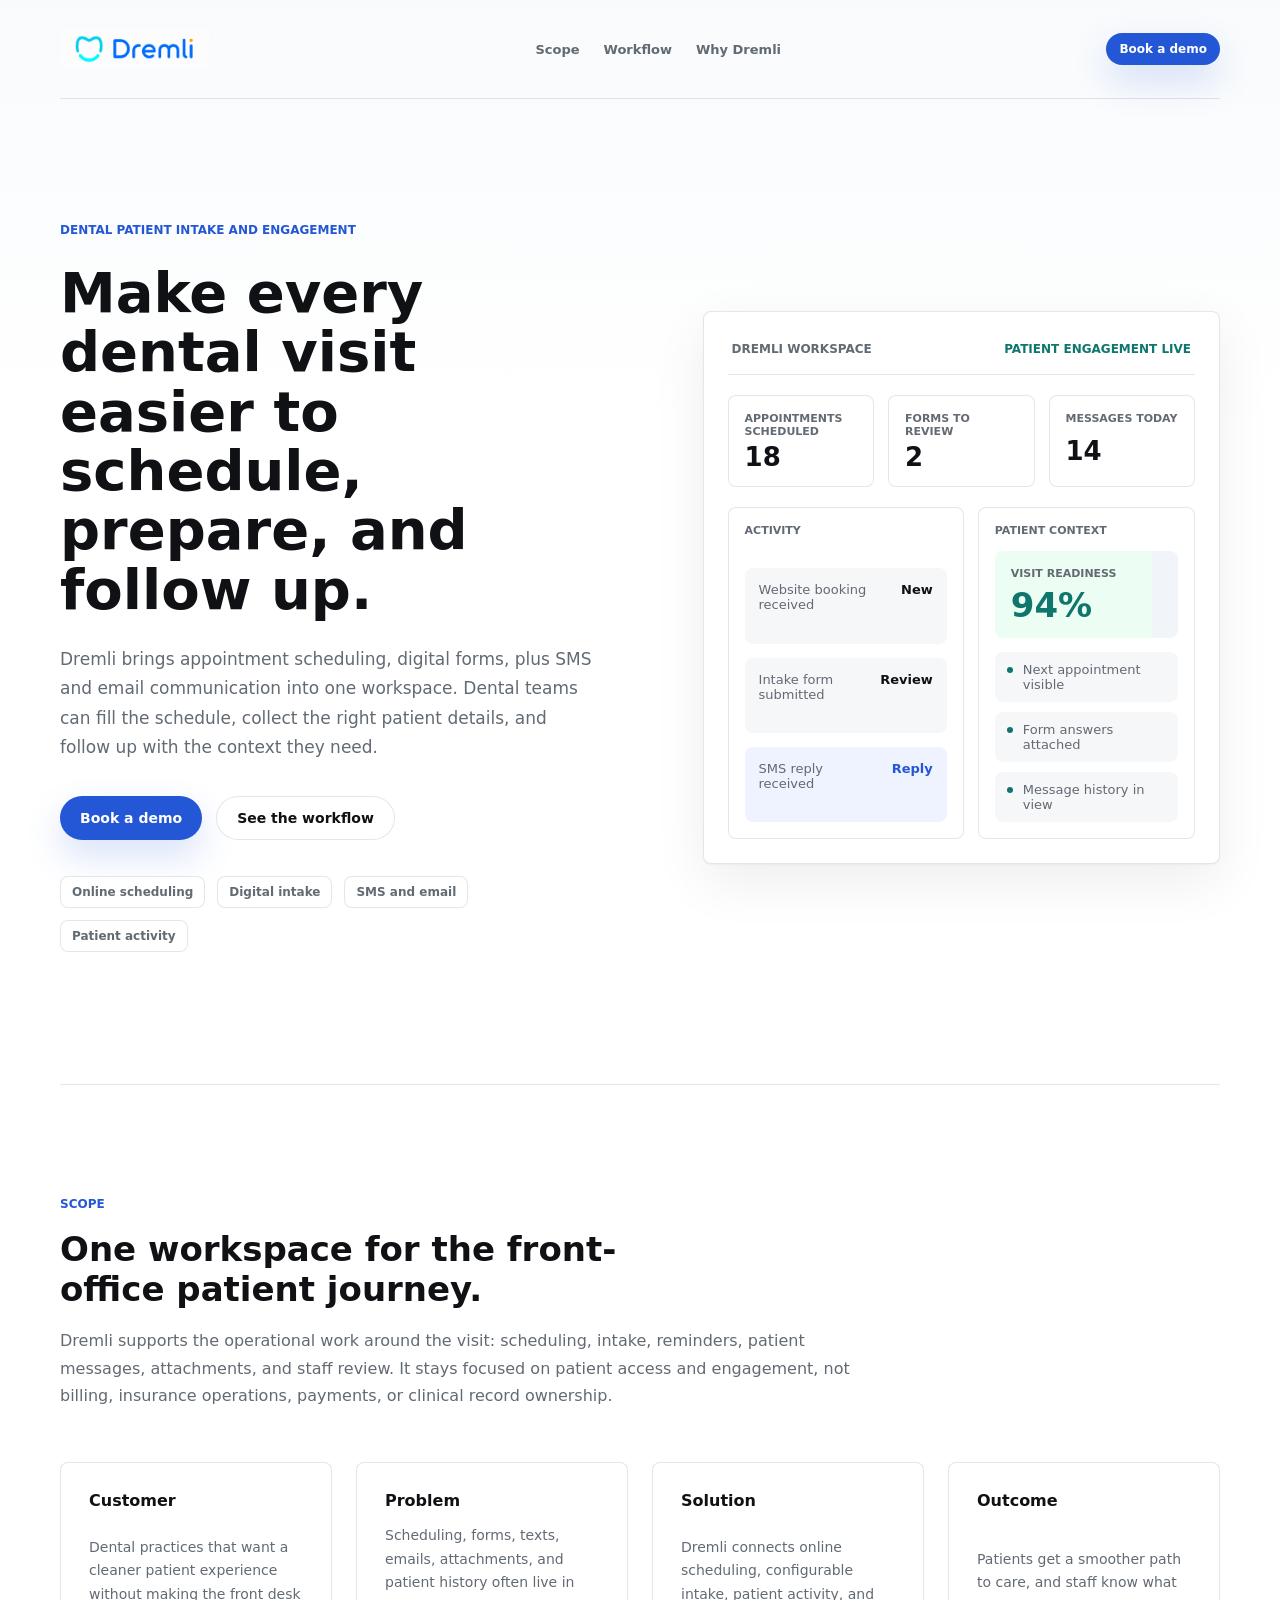
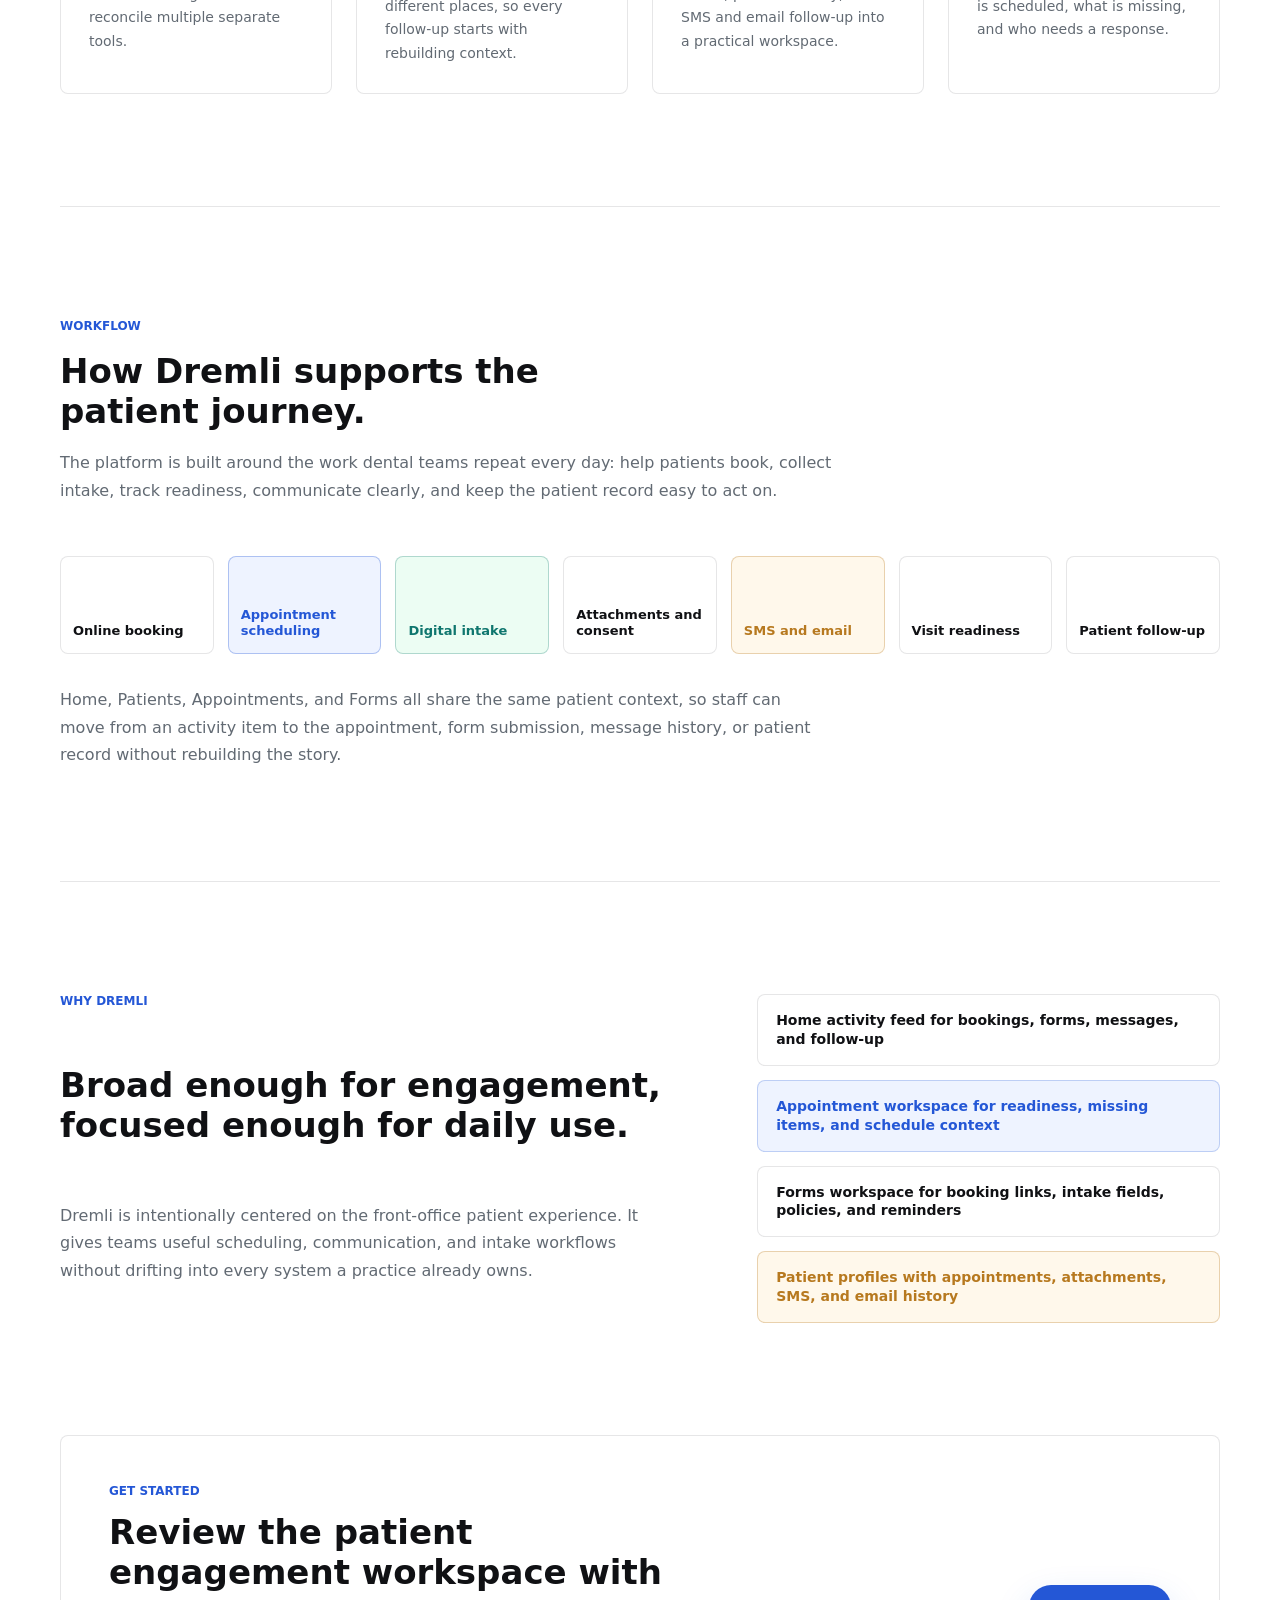
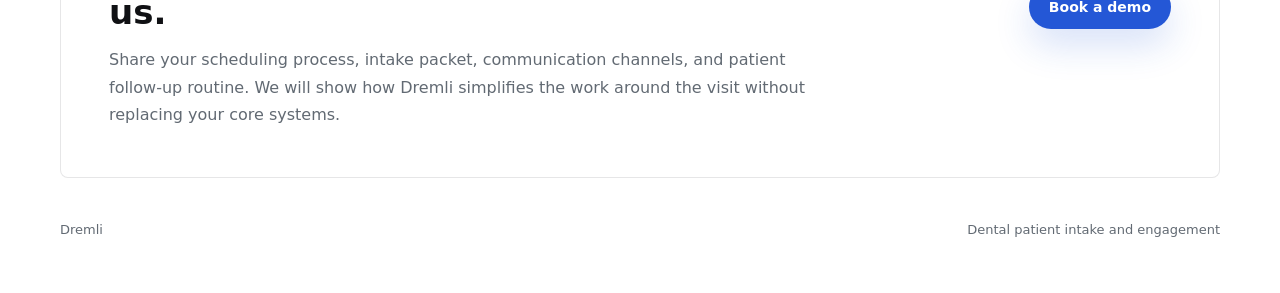
==== commit e9c41c6a: "Update patient engagement homepage" ====
--- a/index.html
+++ b/index.html
@@ -3,15 +3,15 @@
   <head>
     <meta charset="utf-8" />
     <meta name="viewport" content="width=device-width, initial-scale=1" />
-    <title>Dremli | Dental Revenue Cycle Automation</title>
+    <title>Dremli | Dental Patient Intake and Engagement</title>
     <meta
       name="description"
-      content="Dremli automates dental insurance eligibility, claim submission, claim status checks, and payment follow-up from patient sign-up to getting paid."
+      content="Dremli helps dental practices manage online scheduling, digital intake, SMS and email communication, and patient follow-up from one focused workspace."
     />
-    <meta property="og:title" content="Dremli | Dental Revenue Cycle Automation" />
+    <meta property="og:title" content="Dremli | Dental Patient Intake and Engagement" />
     <meta
       property="og:description"
-      content="Automate the dental revenue cycle from patient sign-up to payment."
+      content="Online scheduling, digital intake, and patient communication for dental practices."
     />
     <meta property="og:type" content="website" />
     <meta property="og:url" content="https://dremli.com" />
@@ -21,12 +21,11 @@
     <main class="page">
       <header class="masthead">
         <a class="wordmark" href="/" aria-label="Dremli home">
-          <span class="wordmark-badge">D</span>
-          <span class="wordmark-text">Dremli</span>
+          <img class="wordmark-logo" src="/dremli_logo.png" alt="Dremli" />
         </a>
         <nav class="nav" aria-label="Site navigation">
-          <a href="#mission">Mission</a>
-          <a href="#automation">Automation</a>
+          <a href="#mission">Scope</a>
+          <a href="#automation">Workflow</a>
           <a href="#why">Why Dremli</a>
         </nav>
         <a class="button button-primary button-small" href="mailto:contact@dremli.com?subject=Book%20a%20Dremli%20demo">Book a demo</a>
@@ -34,71 +33,71 @@
 
       <section class="hero">
         <div class="hero-copy">
-          <p class="eyebrow">Revenue cycle automation for dental practices</p>
-          <h1>Automate your dental insurance desk.</h1>
+          <p class="eyebrow">Dental patient intake and engagement</p>
+          <h1>Make every dental visit easier to schedule, prepare, and follow up.</h1>
           <p class="hero-body">
-            Dremli handles eligibility, claim submission, claim status checks,
-            and payment follow-up from patient sign-up to getting paid, so your
-            practice does not have to hire a full-time insurance coordinator to
-            chase the revenue cycle.
+            Dremli brings appointment scheduling, digital forms, plus SMS and
+            email communication into one workspace. Dental teams can fill the
+            schedule, collect the right patient details, and follow up with the
+            context they need.
           </p>
           <div class="hero-actions">
             <a class="button button-primary" href="mailto:contact@dremli.com?subject=Book%20a%20Dremli%20demo">Book a demo</a>
-            <a class="button button-secondary" href="#automation">See what gets automated</a>
-          </div>
-          <ul class="proof-list" aria-label="Revenue cycle tasks Dremli automates">
-            <li>Eligibility checks</li>
-            <li>Claim submission</li>
-            <li>Status checks</li>
-            <li>Payment follow-up</li>
+            <a class="button button-secondary" href="#automation">See the workflow</a>
+          </div>
+          <ul class="proof-list" aria-label="Front-office workflows Dremli supports">
+            <li>Online scheduling</li>
+            <li>Digital intake</li>
+            <li>SMS and email</li>
+            <li>Patient activity</li>
           </ul>
         </div>
 
         <div class="product-preview" aria-label="Dremli workspace preview">
           <div class="preview-topbar">
-            <span>Dremli automation center</span>
-            <strong>Insurance desk online</strong>
+            <span>Dremli workspace</span>
+            <strong>Patient engagement live</strong>
           </div>
           <div class="preview-metrics">
             <div>
-              <span>Tasks automated</span>
-              <strong>42</strong>
+              <span>Appointments scheduled</span>
+              <strong>18</strong>
             </div>
             <div>
-              <span>Claims in motion</span>
-              <strong>38</strong>
+              <span>Forms to review</span>
+              <strong>2</strong>
             </div>
             <div>
-              <span>Status checks due</span>
-              <strong>0</strong>
+              <span>Messages today</span>
+              <strong>14</strong>
             </div>
           </div>
           <div class="preview-columns">
             <div class="preview-panel">
-              <span class="preview-label">Today automated</span>
+              <span class="preview-label">Activity</span>
               <div class="preview-row">
-                <span>Eligibility verified</span>
-                <strong>24</strong>
+                <span>Website booking received</span>
+                <strong>New</strong>
               </div>
               <div class="preview-row">
-                <span>Claims submitted</span>
-                <strong>17</strong>
+                <span>Intake form submitted</span>
+                <strong>Review</strong>
               </div>
               <div class="preview-row preview-row-active">
-                <span>Payments followed up</span>
-                <strong>9</strong>
+                <span>SMS reply received</span>
+                <strong>Reply</strong>
               </div>
             </div>
             <div class="preview-panel">
-              <span class="preview-label">Patient to payment</span>
+              <span class="preview-label">Patient context</span>
               <div class="readiness-score">
-                <span>Automation coverage</span>
+                <span>Visit readiness</span>
                 <strong>94%</strong>
               </div>
               <div class="preview-checklist">
-                <span>Sign-up captured</span>
-                <span>Benefits verified</span>
-                <span>Clean claim sent</span>
+                <span>Next appointment visible</span>
+                <span>Form answers attached</span>
+                <span>Message history in view</span>
               </div>
             </div>
           </div>
@@ -107,44 +106,43 @@
 
       <section id="mission" class="section">
         <div class="section-header">
-          <p class="eyebrow">Mission</p>
-          <h2>Automate the path from patient sign-up to paid claim.</h2>
-          <p>
-            Dental practices should not need a full-time claims role to keep
-            revenue moving. Dremli is built to run the repetitive insurance work
-            across eligibility, claims, status checks, and payment follow-up,
-            with staff pulled in only when a real exception needs a decision.
+          <p class="eyebrow">Scope</p>
+          <h2>One workspace for the front-office patient journey.</h2>
+          <p>
+            Dremli supports the operational work around the visit: scheduling,
+            intake, reminders, patient messages, attachments, and staff review.
+            It stays focused on patient access and engagement, not billing,
+            insurance operations, payments, or clinical record ownership.
           </p>
         </div>
         <div class="pillar-grid">
           <article class="pillar-card">
             <h3>Customer</h3>
             <p>
-              Independent and multi-location dental practices that want reliable
-              collections without adding more back-office headcount.
+              Dental practices that want a cleaner patient experience without
+              making the front desk reconcile multiple separate tools.
             </p>
           </article>
           <article class="pillar-card">
             <h3>Problem</h3>
             <p>
-              Insurance work lives across the PMS, payer portals, clearinghouse
-              tools, spreadsheets, and phone calls until it becomes a full-time
-              administrative job.
+              Scheduling, forms, texts, emails, attachments, and patient history
+              often live in different places, so every follow-up starts with
+              rebuilding context.
             </p>
           </article>
           <article class="pillar-card">
             <h3>Solution</h3>
             <p>
-              Dremli connects the insurance workflow into one automation layer
-              that verifies benefits, submits claims, checks status, and follows
-              the payment cycle.
+              Dremli connects online scheduling, configurable intake, patient
+              activity, and SMS and email follow-up into a practical workspace.
             </p>
           </article>
           <article class="pillar-card">
             <h3>Outcome</h3>
             <p>
-              Front-office and clinical teams stay focused on patients while
-              routine revenue-cycle work keeps moving in the background.
+              Patients get a smoother path to care, and staff know what is
+              scheduled, what is missing, and who needs a response.
             </p>
           </article>
         </div>
@@ -152,56 +150,58 @@
 
       <section id="automation" class="section workflow-section">
         <div class="section-header">
-          <p class="eyebrow">Automation</p>
-          <h2>What Dremli takes off the team's plate.</h2>
-          <p>
-            Dremli is designed around the full dental revenue cycle, not a
-            single task queue. Each step stays tied to the same patient, payer,
-            provider, and claim context.
+          <p class="eyebrow">Workflow</p>
+          <h2>How Dremli supports the patient journey.</h2>
+          <p>
+            The platform is built around the work dental teams repeat every day:
+            help patients book, collect intake, track readiness, communicate
+            clearly, and keep the patient record easy to act on.
           </p>
         </div>
         <ol class="workflow-list" aria-label="Dremli workflow">
-          <li>Patient sign-up</li>
-          <li>Eligibility</li>
-          <li>Benefit capture</li>
-          <li>Claim creation</li>
-          <li>Claim submission</li>
-          <li>Status checks</li>
-          <li>Payment follow-up</li>
+          <li>Online booking</li>
+          <li>Appointment scheduling</li>
+          <li>Digital intake</li>
+          <li>Attachments and consent</li>
+          <li>SMS and email</li>
+          <li>Visit readiness</li>
+          <li>Patient follow-up</li>
         </ol>
         <p class="workflow-summary">
-          The system does the repeatable work automatically and turns the rest
-          into an exception queue, so the practice only sees the items that need
-          judgment instead of reconstructing every claim by hand.
+          Home, Patients, Appointments, and Forms all share the same patient
+          context, so staff can move from an activity item to the appointment,
+          form submission, message history, or patient record without rebuilding
+          the story.
         </p>
       </section>
 
       <section id="why" class="section split-section">
         <div class="section-header">
           <p class="eyebrow">Why Dremli</p>
-          <h2>Built for the whole insurance loop, not another inbox.</h2>
-          <p>
-            Practices do not need another dashboard that still depends on staff
-            to chase every payer. Dremli's advantage is an end-to-end workflow
-            that automates routine revenue-cycle labor and clearly escalates the
-            few cases that need human review.
+          <h2>Broad enough for engagement, focused enough for daily use.</h2>
+          <p>
+            Dremli is intentionally centered on the front-office patient
+            experience. It gives teams useful scheduling, communication, and
+            intake workflows without drifting into every system a practice
+            already owns.
           </p>
         </div>
         <ul class="why-list">
-          <li>End-to-end context from intake through payment</li>
-          <li>Dental-specific claim and payer workflows</li>
-          <li>Exception-first queues for work that actually needs staff</li>
-          <li>Tenant isolation, encrypted data, and auditable state changes</li>
+          <li>Home activity feed for bookings, forms, messages, and follow-up</li>
+          <li>Appointment workspace for readiness, missing items, and schedule context</li>
+          <li>Forms workspace for booking links, intake fields, policies, and reminders</li>
+          <li>Patient profiles with appointments, attachments, SMS, and email history</li>
         </ul>
       </section>
 
       <section class="contact-band">
         <div>
           <p class="eyebrow">Get started</p>
-          <h2>See what insurance work Dremli can automate for your practice.</h2>
-          <p>
-            Share your PMS, payer mix, and current claims process. We will map
-            the revenue-cycle tasks that can move from staff work to software.
+          <h2>Review the patient engagement workspace with us.</h2>
+          <p>
+            Share your scheduling process, intake packet, communication channels,
+            and patient follow-up routine. We will show how Dremli simplifies the
+            work around the visit without replacing your core systems.
           </p>
         </div>
         <a class="button button-primary" href="mailto:contact@dremli.com?subject=Book%20a%20Dremli%20demo">Book a demo</a>
@@ -209,7 +209,7 @@
 
       <footer class="footer">
         <span>Dremli</span>
-        <span>Automated dental revenue cycle</span>
+        <span>Dental patient intake and engagement</span>
       </footer>
     </main>
   </body>
--- a/styles.css
+++ b/styles.css
@@ -63,15 +63,22 @@
   align-items: center;
   justify-content: space-between;
   gap: 20px;
-  padding: 26px 0;
+  padding: 30px 0;
   border-bottom: 1px solid var(--site-border);
 }
 
 .wordmark {
   display: inline-flex;
   align-items: center;
-  gap: 10px;
   text-decoration: none;
+}
+
+.wordmark-logo {
+  display: block;
+  width: 150px;
+  height: 38px;
+  object-fit: cover;
+  object-position: center;
 }
 
 .wordmark-badge {
@@ -151,16 +158,16 @@
 
 .hero {
   display: grid;
-  grid-template-columns: minmax(0, 0.88fr) minmax(420px, 1fr);
-  align-items: start;
-  gap: 88px;
-  padding: 96px 0 104px;
+  grid-template-columns: minmax(0, 1.02fr) minmax(420px, 0.98fr);
+  align-items: center;
+  gap: 104px;
+  padding: 124px 0 132px;
 }
 
 .hero-copy {
   display: grid;
-  gap: 20px;
-  max-width: 560px;
+  gap: 26px;
+  max-width: 650px;
 }
 
 .eyebrow {
@@ -174,33 +181,33 @@
 
 .hero h1 {
   margin: 0;
-  max-width: 18ch;
-  font-size: 48px;
-  line-height: 1.08;
+  max-width: 23ch;
+  font-size: 56px;
+  line-height: 1.06;
   font-weight: 650;
   letter-spacing: 0;
 }
 
 .hero-body {
   margin: 0;
-  max-width: 62ch;
-  color: var(--site-muted);
-  font-size: 16px;
-  line-height: 1.65;
+  max-width: 58ch;
+  color: var(--site-muted);
+  font-size: 17px;
+  line-height: 1.72;
 }
 
 .hero-actions {
+  display: flex;
+  flex-wrap: wrap;
+  gap: 14px;
+  margin-top: 8px;
+}
+
+.proof-list {
   display: flex;
   flex-wrap: wrap;
   gap: 12px;
-  margin-top: 12px;
-}
-
-.proof-list {
-  display: flex;
-  flex-wrap: wrap;
-  gap: 10px;
-  margin: 18px 0 0;
+  margin: 10px 0 0;
   padding: 0;
   list-style: none;
 }
@@ -210,21 +217,21 @@
   border-radius: 8px;
   background: rgba(255, 255, 255, 0.72);
   color: var(--site-muted);
-  padding: 7px 10px;
+  padding: 8px 11px;
   font-size: 12px;
   font-weight: 700;
 }
 
 .product-preview {
   display: grid;
-  gap: 18px;
+  gap: 20px;
   width: 100%;
   max-width: 580px;
   margin-left: auto;
   border: 1px solid var(--site-border);
   border-radius: 8px;
   background: var(--site-panel);
-  padding: 20px;
+  padding: 24px;
   box-shadow: 0 1px 2px rgba(11, 12, 15, 0.04), 0 18px 54px rgba(11, 12, 15, 0.07);
 }
 
@@ -358,22 +365,22 @@
 }
 
 .section {
-  padding: 96px 0;
+  padding: 112px 0;
   border-top: 1px solid var(--site-border);
 }
 
 .section-header {
   display: grid;
-  gap: 16px;
-  max-width: 780px;
+  gap: 18px;
+  max-width: 820px;
 }
 
 .section-header h2,
 .contact-band h2 {
   margin: 0;
-  max-width: 24ch;
-  color: var(--site-ink);
-  font-size: 30px;
+  max-width: 26ch;
+  color: var(--site-ink);
+  font-size: 34px;
   line-height: 1.18;
   font-weight: 650;
   letter-spacing: 0;
@@ -385,23 +392,23 @@
   margin: 0;
   color: var(--site-muted);
   font-size: 16px;
-  line-height: 1.65;
+  line-height: 1.72;
 }
 
 .pillar-grid {
   display: grid;
   grid-template-columns: repeat(4, minmax(0, 1fr));
-  gap: 20px;
-  margin-top: 40px;
+  gap: 24px;
+  margin-top: 52px;
 }
 
 .pillar-card {
   display: grid;
-  gap: 10px;
+  gap: 14px;
   border: 1px solid var(--site-border);
   border-radius: 8px;
   background: var(--site-panel);
-  padding: 24px;
+  padding: 28px;
 }
 
 .pillar-card h3 {
@@ -414,14 +421,14 @@
   margin: 0;
   color: var(--site-muted);
   font-size: 14px;
-  line-height: 1.6;
+  line-height: 1.68;
 }
 
 .workflow-list {
   display: grid;
   grid-template-columns: repeat(7, minmax(0, 1fr));
-  gap: 12px;
-  margin: 40px 0 0;
+  gap: 14px;
+  margin: 52px 0 0;
   padding: 0;
   list-style: none;
 }
@@ -446,27 +453,27 @@
   color: var(--site-accent);
 }
 
-.workflow-list li:nth-child(5) {
+.workflow-list li:nth-child(3) {
   border-color: rgba(15, 118, 110, 0.28);
   background: var(--site-green-soft);
   color: var(--site-teal);
 }
 
-.workflow-list li:nth-child(7) {
+.workflow-list li:nth-child(5) {
   border-color: rgba(183, 121, 31, 0.3);
   background: #fff8eb;
   color: var(--site-amber);
 }
 
 .workflow-summary {
-  margin-top: 24px;
+  margin-top: 32px;
   max-width: 760px;
 }
 
 .split-section {
   display: grid;
   grid-template-columns: minmax(0, 1fr) minmax(320px, 0.75fr);
-  gap: 64px;
+  gap: 80px;
 }
 
 .why-list {
@@ -504,16 +511,16 @@
   display: flex;
   align-items: center;
   justify-content: space-between;
-  gap: 40px;
+  gap: 44px;
   border: 1px solid var(--site-border);
   border-radius: 8px;
   background: var(--site-panel);
-  padding: 40px;
+  padding: 48px;
 }
 
 .contact-band div {
   display: grid;
-  gap: 10px;
+  gap: 14px;
   max-width: 720px;
 }
 
@@ -530,6 +537,11 @@
   .hero,
   .split-section {
     grid-template-columns: 1fr;
+  }
+
+  .hero {
+    gap: 56px;
+    padding: 92px 0 112px;
   }
 
   .product-preview {
@@ -570,28 +582,33 @@
     gap: 12px;
   }
 
+  .wordmark-logo {
+    width: 128px;
+    height: 32px;
+  }
+
   .hero {
-    gap: 28px;
-    padding: 52px 0 92px;
+    gap: 38px;
+    padding: 68px 0 92px;
   }
 
   .hero-copy {
-    gap: 18px;
+    gap: 22px;
   }
 
   .hero h1 {
-    font-size: 34px;
+    font-size: 38px;
     line-height: 1.08;
   }
 
   .hero-body {
-    font-size: 15.5px;
-    line-height: 1.6;
+    font-size: 16px;
+    line-height: 1.68;
   }
 
   .product-preview {
-    gap: 8px;
-    padding: 10px;
+    gap: 10px;
+    padding: 12px;
   }
 
   .preview-topbar {
@@ -627,11 +644,11 @@
 
   .section-header h2,
   .contact-band h2 {
-    font-size: 24px;
+    font-size: 27px;
   }
 
   .section {
-    padding: 54px 0;
+    padding: 68px 0;
   }
 
   .section:first-of-type {
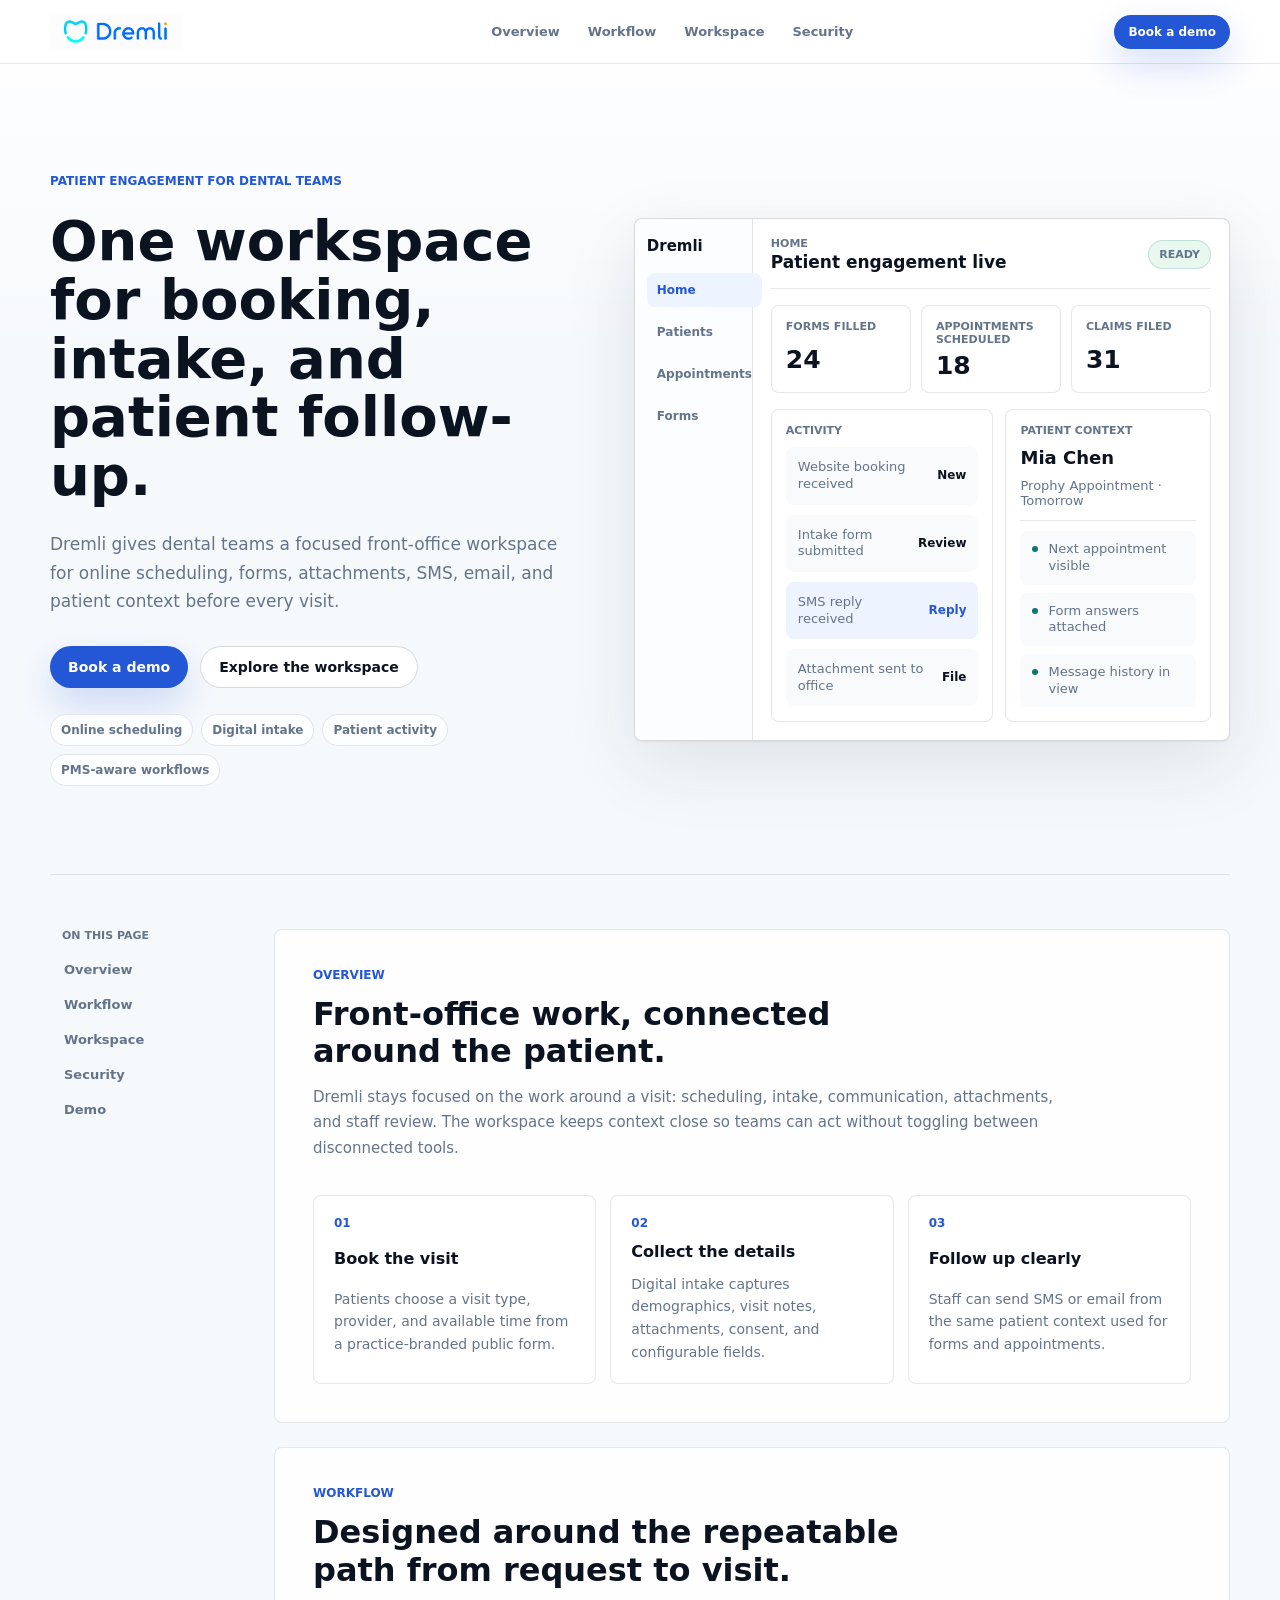
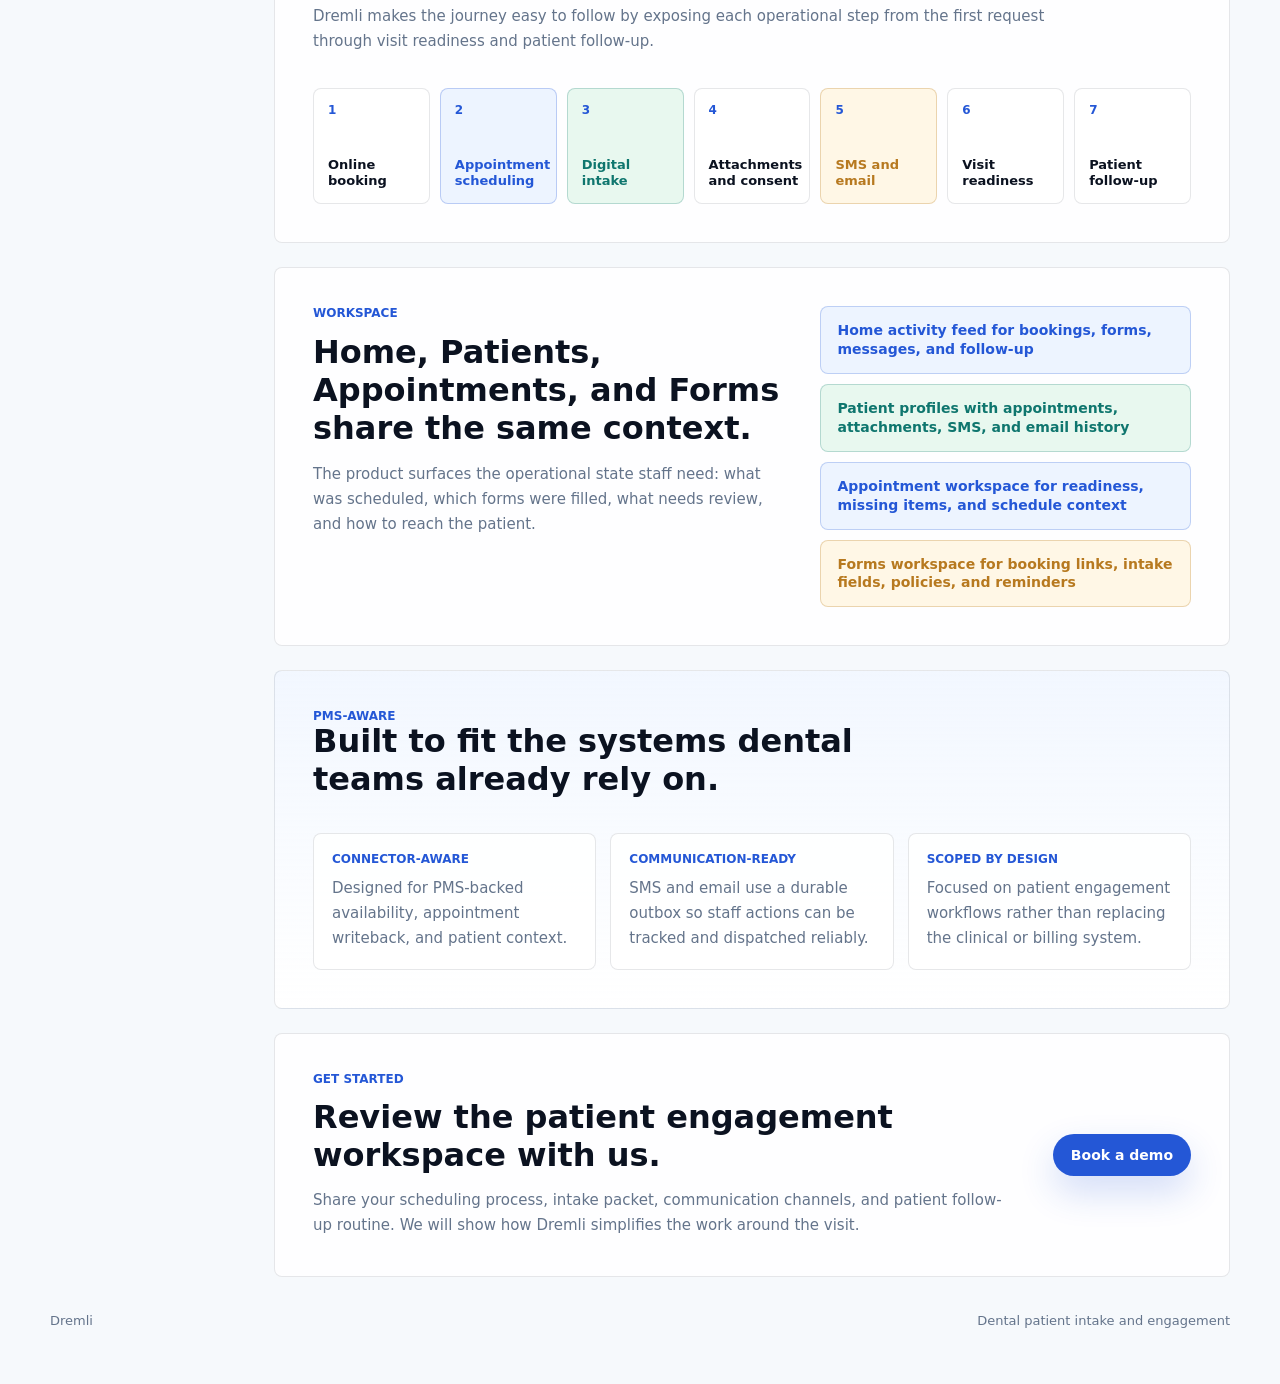
==== commit d9bd3118: "Refresh homepage design" ====
--- a/index.html
+++ b/index.html
@@ -18,194 +18,216 @@
     <link rel="stylesheet" href="styles.css" />
   </head>
   <body>
+    <header class="topbar">
+      <a class="wordmark" href="/" aria-label="Dremli home">
+        <img class="wordmark-logo" src="/dremli_logo.png" alt="Dremli" />
+      </a>
+      <nav class="nav" aria-label="Site navigation">
+        <a href="#overview">Overview</a>
+        <a href="#workflow">Workflow</a>
+        <a href="#workspace">Workspace</a>
+        <a href="#security">Security</a>
+      </nav>
+      <a class="button button-primary button-small" href="mailto:contact@dremli.com?subject=Book%20a%20Dremli%20demo">Book a demo</a>
+    </header>
+
     <main class="page">
-      <header class="masthead">
-        <a class="wordmark" href="/" aria-label="Dremli home">
-          <img class="wordmark-logo" src="/dremli_logo.png" alt="Dremli" />
-        </a>
-        <nav class="nav" aria-label="Site navigation">
-          <a href="#mission">Scope</a>
-          <a href="#automation">Workflow</a>
-          <a href="#why">Why Dremli</a>
-        </nav>
-        <a class="button button-primary button-small" href="mailto:contact@dremli.com?subject=Book%20a%20Dremli%20demo">Book a demo</a>
-      </header>
-
       <section class="hero">
         <div class="hero-copy">
-          <p class="eyebrow">Dental patient intake and engagement</p>
-          <h1>Make every dental visit easier to schedule, prepare, and follow up.</h1>
+          <p class="eyebrow">Patient engagement for dental teams</p>
+          <h1>One workspace for booking, intake, and patient follow-up.</h1>
           <p class="hero-body">
-            Dremli brings appointment scheduling, digital forms, plus SMS and
-            email communication into one workspace. Dental teams can fill the
-            schedule, collect the right patient details, and follow up with the
-            context they need.
+            Dremli gives dental teams a focused front-office workspace for online scheduling,
+            forms, attachments, SMS, email, and patient context before every visit.
           </p>
           <div class="hero-actions">
             <a class="button button-primary" href="mailto:contact@dremli.com?subject=Book%20a%20Dremli%20demo">Book a demo</a>
-            <a class="button button-secondary" href="#automation">See the workflow</a>
-          </div>
-          <ul class="proof-list" aria-label="Front-office workflows Dremli supports">
-            <li>Online scheduling</li>
-            <li>Digital intake</li>
-            <li>SMS and email</li>
-            <li>Patient activity</li>
-          </ul>
+            <a class="button button-secondary" href="#workspace">Explore the workspace</a>
+          </div>
+          <div class="quick-links" aria-label="Core Dremli workflows">
+            <a href="#workflow">Online scheduling</a>
+            <a href="#workflow">Digital intake</a>
+            <a href="#workspace">Patient activity</a>
+            <a href="#security">PMS-aware workflows</a>
+          </div>
         </div>
 
-        <div class="product-preview" aria-label="Dremli workspace preview">
-          <div class="preview-topbar">
-            <span>Dremli workspace</span>
-            <strong>Patient engagement live</strong>
-          </div>
-          <div class="preview-metrics">
-            <div>
-              <span>Appointments scheduled</span>
-              <strong>18</strong>
-            </div>
-            <div>
-              <span>Forms to review</span>
-              <strong>2</strong>
-            </div>
-            <div>
-              <span>Messages today</span>
-              <strong>14</strong>
-            </div>
-          </div>
-          <div class="preview-columns">
-            <div class="preview-panel">
-              <span class="preview-label">Activity</span>
-              <div class="preview-row">
-                <span>Website booking received</span>
-                <strong>New</strong>
-              </div>
-              <div class="preview-row">
-                <span>Intake form submitted</span>
-                <strong>Review</strong>
-              </div>
-              <div class="preview-row preview-row-active">
-                <span>SMS reply received</span>
-                <strong>Reply</strong>
-              </div>
-            </div>
-            <div class="preview-panel">
-              <span class="preview-label">Patient context</span>
-              <div class="readiness-score">
-                <span>Visit readiness</span>
-                <strong>94%</strong>
-              </div>
-              <div class="preview-checklist">
-                <span>Next appointment visible</span>
-                <span>Form answers attached</span>
-                <span>Message history in view</span>
+        <div class="workspace-preview" id="workspace" aria-label="Dremli workspace preview">
+          <div class="workspace-sidebar">
+            <div class="workspace-brand">Dremli</div>
+            <span class="workspace-link workspace-link-active">Home</span>
+            <span class="workspace-link">Patients</span>
+            <span class="workspace-link">Appointments</span>
+            <span class="workspace-link">Forms</span>
+          </div>
+          <div class="workspace-main">
+            <div class="workspace-header">
+              <div>
+                <span>Home</span>
+                <strong>Patient engagement live</strong>
+              </div>
+              <span class="workspace-pill">Ready</span>
+            </div>
+            <div class="metric-grid">
+              <div class="metric-card">
+                <span>Forms filled</span>
+                <strong>24</strong>
+              </div>
+              <div class="metric-card">
+                <span>Appointments scheduled</span>
+                <strong>18</strong>
+              </div>
+              <div class="metric-card">
+                <span>Claims filed</span>
+                <strong>31</strong>
+              </div>
+            </div>
+            <div class="workspace-content">
+              <div class="activity-panel">
+                <div class="panel-title">Activity</div>
+                <div class="activity-row">
+                  <span>Website booking received</span>
+                  <strong>New</strong>
+                </div>
+                <div class="activity-row">
+                  <span>Intake form submitted</span>
+                  <strong>Review</strong>
+                </div>
+                <div class="activity-row activity-row-active">
+                  <span>SMS reply received</span>
+                  <strong>Reply</strong>
+                </div>
+                <div class="activity-row">
+                  <span>Attachment sent to office</span>
+                  <strong>File</strong>
+                </div>
+              </div>
+              <div class="patient-panel">
+                <div class="panel-title">Patient context</div>
+                <div class="patient-name">Mia Chen</div>
+                <div class="patient-meta">Prophy Appointment · Tomorrow</div>
+                <div class="status-stack">
+                  <span>Next appointment visible</span>
+                  <span>Form answers attached</span>
+                  <span>Message history in view</span>
+                </div>
               </div>
             </div>
           </div>
         </div>
       </section>
 
-      <section id="mission" class="section">
-        <div class="section-header">
-          <p class="eyebrow">Scope</p>
-          <h2>One workspace for the front-office patient journey.</h2>
-          <p>
-            Dremli supports the operational work around the visit: scheduling,
-            intake, reminders, patient messages, attachments, and staff review.
-            It stays focused on patient access and engagement, not billing,
-            insurance operations, payments, or clinical record ownership.
-          </p>
+      <div class="docs-shell">
+        <aside class="side-rail" aria-label="Page sections">
+          <span>On this page</span>
+          <a href="#overview">Overview</a>
+          <a href="#workflow">Workflow</a>
+          <a href="#workspace-details">Workspace</a>
+          <a href="#security">Security</a>
+          <a href="#demo">Demo</a>
+        </aside>
+
+        <div class="content-stack">
+          <section id="overview" class="section">
+            <div class="section-header">
+              <p class="eyebrow">Overview</p>
+              <h2>Front-office work, connected around the patient.</h2>
+              <p>
+                Dremli stays focused on the work around a visit: scheduling, intake,
+                communication, attachments, and staff review. The workspace keeps context
+                close so teams can act without toggling between disconnected tools.
+              </p>
+            </div>
+            <div class="module-grid">
+              <article class="module-card">
+                <span>01</span>
+                <h3>Book the visit</h3>
+                <p>Patients choose a visit type, provider, and available time from a practice-branded public form.</p>
+              </article>
+              <article class="module-card">
+                <span>02</span>
+                <h3>Collect the details</h3>
+                <p>Digital intake captures demographics, visit notes, attachments, consent, and configurable fields.</p>
+              </article>
+              <article class="module-card">
+                <span>03</span>
+                <h3>Follow up clearly</h3>
+                <p>Staff can send SMS or email from the same patient context used for forms and appointments.</p>
+              </article>
+            </div>
+          </section>
+
+          <section id="workflow" class="section">
+            <div class="section-header">
+              <p class="eyebrow">Workflow</p>
+              <h2>Designed around the repeatable path from request to visit.</h2>
+              <p>
+                Dremli makes the journey easy to follow by exposing each operational step from
+                the first request through visit readiness and patient follow-up.
+              </p>
+            </div>
+            <ol class="workflow-list" aria-label="Dremli workflow">
+              <li><span>1</span>Online booking</li>
+              <li><span>2</span>Appointment scheduling</li>
+              <li><span>3</span>Digital intake</li>
+              <li><span>4</span>Attachments and consent</li>
+              <li><span>5</span>SMS and email</li>
+              <li><span>6</span>Visit readiness</li>
+              <li><span>7</span>Patient follow-up</li>
+            </ol>
+          </section>
+
+          <section id="workspace-details" class="section split-section">
+            <div class="section-header">
+              <p class="eyebrow">Workspace</p>
+              <h2>Home, Patients, Appointments, and Forms share the same context.</h2>
+              <p>
+                The product surfaces the operational state staff need: what was scheduled,
+                which forms were filled, what needs review, and how to reach the patient.
+              </p>
+            </div>
+            <div class="resource-list">
+              <a href="#workspace">Home activity feed for bookings, forms, messages, and follow-up</a>
+              <a href="#workspace">Patient profiles with appointments, attachments, SMS, and email history</a>
+              <a href="#workspace">Appointment workspace for readiness, missing items, and schedule context</a>
+              <a href="#workspace">Forms workspace for booking links, intake fields, policies, and reminders</a>
+            </div>
+          </section>
+
+          <section id="security" class="section info-band">
+            <div>
+              <p class="eyebrow">PMS-aware</p>
+              <h2>Built to fit the systems dental teams already rely on.</h2>
+            </div>
+            <div class="info-grid">
+              <div>
+                <span>Connector-aware</span>
+                <p>Designed for PMS-backed availability, appointment writeback, and patient context.</p>
+              </div>
+              <div>
+                <span>Communication-ready</span>
+                <p>SMS and email use a durable outbox so staff actions can be tracked and dispatched reliably.</p>
+              </div>
+              <div>
+                <span>Scoped by design</span>
+                <p>Focused on patient engagement workflows rather than replacing the clinical or billing system.</p>
+              </div>
+            </div>
+          </section>
+
+          <section id="demo" class="contact-band">
+            <div>
+              <p class="eyebrow">Get started</p>
+              <h2>Review the patient engagement workspace with us.</h2>
+              <p>
+                Share your scheduling process, intake packet, communication channels, and patient
+                follow-up routine. We will show how Dremli simplifies the work around the visit.
+              </p>
+            </div>
+            <a class="button button-primary" href="mailto:contact@dremli.com?subject=Book%20a%20Dremli%20demo">Book a demo</a>
+          </section>
         </div>
-        <div class="pillar-grid">
-          <article class="pillar-card">
-            <h3>Customer</h3>
-            <p>
-              Dental practices that want a cleaner patient experience without
-              making the front desk reconcile multiple separate tools.
-            </p>
-          </article>
-          <article class="pillar-card">
-            <h3>Problem</h3>
-            <p>
-              Scheduling, forms, texts, emails, attachments, and patient history
-              often live in different places, so every follow-up starts with
-              rebuilding context.
-            </p>
-          </article>
-          <article class="pillar-card">
-            <h3>Solution</h3>
-            <p>
-              Dremli connects online scheduling, configurable intake, patient
-              activity, and SMS and email follow-up into a practical workspace.
-            </p>
-          </article>
-          <article class="pillar-card">
-            <h3>Outcome</h3>
-            <p>
-              Patients get a smoother path to care, and staff know what is
-              scheduled, what is missing, and who needs a response.
-            </p>
-          </article>
-        </div>
-      </section>
-
-      <section id="automation" class="section workflow-section">
-        <div class="section-header">
-          <p class="eyebrow">Workflow</p>
-          <h2>How Dremli supports the patient journey.</h2>
-          <p>
-            The platform is built around the work dental teams repeat every day:
-            help patients book, collect intake, track readiness, communicate
-            clearly, and keep the patient record easy to act on.
-          </p>
-        </div>
-        <ol class="workflow-list" aria-label="Dremli workflow">
-          <li>Online booking</li>
-          <li>Appointment scheduling</li>
-          <li>Digital intake</li>
-          <li>Attachments and consent</li>
-          <li>SMS and email</li>
-          <li>Visit readiness</li>
-          <li>Patient follow-up</li>
-        </ol>
-        <p class="workflow-summary">
-          Home, Patients, Appointments, and Forms all share the same patient
-          context, so staff can move from an activity item to the appointment,
-          form submission, message history, or patient record without rebuilding
-          the story.
-        </p>
-      </section>
-
-      <section id="why" class="section split-section">
-        <div class="section-header">
-          <p class="eyebrow">Why Dremli</p>
-          <h2>Broad enough for engagement, focused enough for daily use.</h2>
-          <p>
-            Dremli is intentionally centered on the front-office patient
-            experience. It gives teams useful scheduling, communication, and
-            intake workflows without drifting into every system a practice
-            already owns.
-          </p>
-        </div>
-        <ul class="why-list">
-          <li>Home activity feed for bookings, forms, messages, and follow-up</li>
-          <li>Appointment workspace for readiness, missing items, and schedule context</li>
-          <li>Forms workspace for booking links, intake fields, policies, and reminders</li>
-          <li>Patient profiles with appointments, attachments, SMS, and email history</li>
-        </ul>
-      </section>
-
-      <section class="contact-band">
-        <div>
-          <p class="eyebrow">Get started</p>
-          <h2>Review the patient engagement workspace with us.</h2>
-          <p>
-            Share your scheduling process, intake packet, communication channels,
-            and patient follow-up routine. We will show how Dremli simplifies the
-            work around the visit without replacing your core systems.
-          </p>
-        </div>
-        <a class="button button-primary" href="mailto:contact@dremli.com?subject=Book%20a%20Dremli%20demo">Book a demo</a>
-      </section>
+      </div>
 
       <footer class="footer">
         <span>Dremli</span>
--- a/styles.css
+++ b/styles.css
@@ -1,17 +1,21 @@
 :root {
   color-scheme: light;
-  --site-bg: #ffffff;
-  --site-ink: #101114;
-  --site-muted: #626a73;
+  --site-bg: #f6f9fc;
+  --site-ink: #172033;
+  --site-heading: #0b1220;
+  --site-muted: #64748b;
   --site-panel: #ffffff;
-  --site-panel-alt: #f6f7f9;
-  --site-border: rgba(16, 17, 20, 0.1);
-  --site-accent: #2457d6;
-  --site-accent-soft: #eef3ff;
+  --site-panel-alt: #f8fafc;
+  --site-border: rgba(15, 23, 42, 0.1);
+  --site-border-strong: rgba(15, 23, 42, 0.16);
+  --site-blue: #2457d6;
+  --site-blue-soft: #edf4ff;
+  --site-cyan: #05b8d6;
   --site-teal: #0f766e;
+  --site-green-soft: #e8f8ef;
   --site-amber: #b7791f;
-  --site-green-soft: #ecfdf3;
-  --site-container: 1160px;
+  --site-amber-soft: #fff7e6;
+  --site-container: 1180px;
   font-family:
     Inter,
     ui-sans-serif,
@@ -33,7 +37,7 @@
 body {
   margin: 0;
   background:
-    linear-gradient(180deg, rgba(248, 250, 252, 0.92), rgba(255, 255, 255, 0) 420px),
+    linear-gradient(180deg, #ffffff 0, rgba(255, 255, 255, 0) 360px),
     var(--site-bg);
   color: var(--site-ink);
   -webkit-font-smoothing: antialiased;
@@ -44,87 +48,72 @@
   color: inherit;
 }
 
-.page {
-  min-height: 100vh;
-  padding: 0 32px 56px;
-}
-
-.masthead,
-.hero,
-.section,
-.contact-band,
-.footer {
-  width: min(100%, var(--site-container));
-  margin: 0 auto;
-}
-
-.masthead {
-  display: flex;
+.topbar {
+  position: sticky;
+  top: 0;
+  z-index: 20;
+  display: grid;
+  grid-template-columns: 180px minmax(0, 1fr) auto;
   align-items: center;
-  justify-content: space-between;
-  gap: 20px;
-  padding: 30px 0;
+  gap: 24px;
+  min-height: 64px;
   border-bottom: 1px solid var(--site-border);
+  background: rgba(255, 255, 255, 0.88);
+  padding: 0 max(24px, calc((100vw - var(--site-container)) / 2));
+  backdrop-filter: blur(18px);
 }
 
 .wordmark {
   display: inline-flex;
   align-items: center;
+  width: max-content;
   text-decoration: none;
 }
 
 .wordmark-logo {
   display: block;
-  width: 150px;
-  height: 38px;
+  width: 132px;
+  height: 34px;
   object-fit: cover;
   object-position: center;
-}
-
-.wordmark-badge {
-  display: inline-flex;
-  align-items: center;
-  justify-content: center;
-  width: 30px;
-  height: 30px;
-  border-radius: 8px;
-  background: var(--site-ink);
-  color: var(--site-panel);
-  font-size: 13px;
-  font-weight: 700;
-}
-
-.wordmark-text {
-  font-size: 15px;
-  font-weight: 700;
 }
 
 .nav {
   display: flex;
   align-items: center;
-  gap: 24px;
+  justify-content: center;
+  gap: 4px;
+}
+
+.nav a,
+.side-rail a,
+.quick-links a,
+.resource-list a {
+  text-decoration: none;
 }
 
 .nav a {
+  border-radius: 999px;
   color: var(--site-muted);
   font-size: 13px;
-  font-weight: 600;
-  text-decoration: none;
+  font-weight: 700;
+  padding: 8px 12px;
 }
 
 .nav a:hover {
-  color: var(--site-ink);
+  background: var(--site-panel-alt);
+  color: var(--site-heading);
 }
 
 .button {
   display: inline-flex;
   align-items: center;
   justify-content: center;
-  min-height: 44px;
+  min-height: 42px;
   border-radius: 999px;
-  padding: 0 20px;
+  padding: 0 18px;
   font-size: 14px;
-  font-weight: 600;
+  font-weight: 750;
   text-decoration: none;
   white-space: nowrap;
   transition:
@@ -139,53 +128,60 @@
 }
 
 .button-small {
-  min-height: 32px;
-  padding-inline: 13px;
+  min-height: 34px;
+  padding-inline: 14px;
   font-size: 12px;
 }
 
 .button-primary {
-  background: var(--site-accent);
+  background: var(--site-blue);
   color: #ffffff;
-  box-shadow: 0 16px 36px rgba(36, 87, 214, 0.18);
+  box-shadow: 0 16px 36px rgba(36, 87, 214, 0.2);
 }
 
 .button-secondary {
-  border: 1px solid var(--site-border);
+  border: 1px solid var(--site-border-strong);
   background: #ffffff;
-  color: var(--site-ink);
+  color: var(--site-heading);
+}
+
+.page {
+  width: min(100% - 48px, var(--site-container));
+  margin: 0 auto;
+  padding: 66px 0 56px;
 }
 
 .hero {
   display: grid;
-  grid-template-columns: minmax(0, 1.02fr) minmax(420px, 0.98fr);
+  grid-template-columns: minmax(0, 0.92fr) minmax(520px, 1.08fr);
   align-items: center;
-  gap: 104px;
-  padding: 124px 0 132px;
+  gap: 76px;
+  padding: 44px 0 88px;
 }
 
 .hero-copy {
   display: grid;
-  gap: 26px;
-  max-width: 650px;
+  gap: 24px;
+  max-width: 620px;
 }
 
 .eyebrow {
   margin: 0;
-  color: var(--site-accent);
+  color: var(--site-blue);
   font-size: 12px;
-  font-weight: 800;
+  font-weight: 850;
   letter-spacing: 0;
   text-transform: uppercase;
 }
 
 .hero h1 {
   margin: 0;
-  max-width: 23ch;
+  max-width: 22ch;
+  color: var(--site-heading);
   font-size: 56px;
-  line-height: 1.06;
-  font-weight: 650;
+  font-weight: 700;
   letter-spacing: 0;
+  line-height: 1.05;
 }
 
 .hero-body {
@@ -193,170 +189,220 @@
   max-width: 58ch;
   color: var(--site-muted);
   font-size: 17px;
-  line-height: 1.72;
-}
-
-.hero-actions {
+  line-height: 1.68;
+}
+
+.hero-actions,
+.quick-links {
   display: flex;
   flex-wrap: wrap;
-  gap: 14px;
-  margin-top: 8px;
-}
-
-.proof-list {
-  display: flex;
-  flex-wrap: wrap;
+}
+
+.hero-actions {
   gap: 12px;
-  margin: 10px 0 0;
-  padding: 0;
-  list-style: none;
-}
-
-.proof-list li {
+  margin-top: 6px;
+}
+
+.quick-links {
+  gap: 8px;
+  margin-top: 2px;
+}
+
+.quick-links a {
   border: 1px solid var(--site-border);
-  border-radius: 8px;
-  background: rgba(255, 255, 255, 0.72);
-  color: var(--site-muted);
-  padding: 8px 11px;
+  border-radius: 999px;
+  background: rgba(255, 255, 255, 0.76);
+  color: var(--site-muted);
   font-size: 12px;
-  font-weight: 700;
-}
-
-.product-preview {
-  display: grid;
-  gap: 20px;
-  width: 100%;
-  max-width: 580px;
-  margin-left: auto;
-  border: 1px solid var(--site-border);
+  font-weight: 750;
+  padding: 8px 10px;
+}
+
+.workspace-preview {
+  display: grid;
+  grid-template-columns: 118px minmax(0, 1fr);
+  min-height: 478px;
+  overflow: hidden;
+  border: 1px solid var(--site-border-strong);
   border-radius: 8px;
   background: var(--site-panel);
-  padding: 24px;
-  box-shadow: 0 1px 2px rgba(11, 12, 15, 0.04), 0 18px 54px rgba(11, 12, 15, 0.07);
-}
-
-.preview-topbar {
+  box-shadow:
+    0 1px 2px rgba(15, 23, 42, 0.05),
+    0 24px 72px rgba(15, 23, 42, 0.1);
+}
+
+.workspace-sidebar {
+  display: grid;
+  align-content: start;
+  gap: 8px;
+  border-right: 1px solid var(--site-border);
+  background: #fbfdff;
+  padding: 18px 12px;
+}
+
+.workspace-brand {
+  margin-bottom: 10px;
+  color: var(--site-heading);
+  font-size: 15px;
+  font-weight: 850;
+}
+
+.workspace-link {
+  border-radius: 8px;
+  color: var(--site-muted);
+  font-size: 12px;
+  font-weight: 750;
+  padding: 10px;
+}
+
+.workspace-link-active {
+  background: var(--site-blue-soft);
+  color: var(--site-blue);
+}
+
+.workspace-main {
+  display: grid;
+  gap: 16px;
+  padding: 18px;
+}
+
+.workspace-header {
   display: flex;
   align-items: center;
   justify-content: space-between;
-  flex-wrap: wrap;
   gap: 16px;
   border-bottom: 1px solid var(--site-border);
-  padding: 6px 4px 18px;
-  color: var(--site-muted);
-  font-size: 12px;
-  font-weight: 700;
+  padding: 0 0 16px;
+}
+
+.workspace-header div {
+  display: grid;
+  gap: 2px;
+}
+
+.workspace-header span,
+.workspace-pill,
+.panel-title,
+.metric-card span {
+  color: var(--site-muted);
+  font-size: 11px;
+  font-weight: 850;
   letter-spacing: 0;
   text-transform: uppercase;
 }
 
-.preview-topbar strong {
+.workspace-header strong {
+  color: var(--site-heading);
+  font-size: 17px;
+}
+
+.workspace-pill {
+  border: 1px solid rgba(15, 118, 110, 0.18);
+  border-radius: 999px;
+  background: var(--site-green-soft);
   color: var(--site-teal);
-}
-
-.preview-metrics {
+  padding: 7px 10px;
+}
+
+.metric-grid {
   display: grid;
   grid-template-columns: repeat(3, minmax(0, 1fr));
-  gap: 14px;
-}
-
-.preview-metrics div,
-.preview-panel {
+  gap: 10px;
+}
+
+.metric-card,
+.activity-panel,
+.patient-panel {
   border: 1px solid var(--site-border);
   border-radius: 8px;
   background: var(--site-panel);
 }
 
-.preview-metrics div {
-  display: grid;
-  gap: 6px;
-  padding: 16px;
-}
-
-.preview-metrics span,
-.preview-label,
-.readiness-score span {
-  color: var(--site-muted);
-  font-size: 11px;
-  font-weight: 800;
-  letter-spacing: 0;
-  text-transform: uppercase;
-}
-
-.preview-metrics strong {
-  color: var(--site-ink);
-  font-size: 26px;
+.metric-card {
+  display: grid;
+  gap: 7px;
+  min-height: 88px;
+  padding: 14px;
+}
+
+.metric-card strong {
+  color: var(--site-heading);
+  font-size: 25px;
   line-height: 1;
 }
 
-.preview-columns {
-  display: grid;
-  grid-template-columns: minmax(0, 1fr) minmax(0, 0.92fr);
-  gap: 14px;
-}
-
-.preview-panel {
-  display: grid;
-  gap: 14px;
-  padding: 16px;
-}
-
-.preview-row {
+.workspace-content {
+  display: grid;
+  grid-template-columns: minmax(0, 1.04fr) minmax(0, 0.96fr);
+  gap: 12px;
+}
+
+.activity-panel,
+.patient-panel {
+  display: grid;
+  align-content: start;
+  gap: 10px;
+  padding: 14px;
+}
+
+.activity-row {
   display: flex;
+  align-items: center;
   justify-content: space-between;
   gap: 12px;
   border-radius: 8px;
   background: var(--site-panel-alt);
-  padding: 14px;
   color: var(--site-muted);
   font-size: 13px;
-}
-
-.preview-row strong {
-  color: var(--site-ink);
-}
-
-.preview-row-active {
-  background: var(--site-accent-soft);
-}
-
-.preview-row-active strong {
-  color: var(--site-accent);
-}
-
-.readiness-score {
+  line-height: 1.28;
+  padding: 12px;
+}
+
+.activity-row strong {
+  color: var(--site-heading);
+  font-size: 12px;
+}
+
+.activity-row-active {
+  background: var(--site-blue-soft);
+}
+
+.activity-row-active strong {
+  color: var(--site-blue);
+}
+
+.patient-name {
+  color: var(--site-heading);
+  font-size: 18px;
+  font-weight: 800;
+}
+
+.patient-meta {
+  border-bottom: 1px solid var(--site-border);
+  color: var(--site-muted);
+  font-size: 13px;
+  padding-bottom: 12px;
+}
+
+.status-stack {
   display: grid;
   gap: 8px;
-  border-radius: 8px;
-  background:
-    linear-gradient(90deg, var(--site-green-soft) 0 86%, #f1f5f9 86% 100%);
-  padding: 16px;
-}
-
-.readiness-score strong {
-  color: var(--site-teal);
-  font-size: 34px;
-  line-height: 1;
-}
-
-.preview-checklist {
-  display: grid;
-  gap: 10px;
-}
-
-.preview-checklist span {
+}
+
+.status-stack span {
   position: relative;
   border-radius: 8px;
   background: var(--site-panel-alt);
   color: var(--site-muted);
+  font-size: 13px;
+  line-height: 1.28;
   padding: 10px 12px 10px 28px;
-  font-size: 13px;
-}
-
-.preview-checklist span::before {
+}
+
+.status-stack span::before {
   position: absolute;
+  top: 15px;
   left: 12px;
-  top: 15px;
   width: 6px;
   height: 6px;
   border-radius: 999px;
@@ -364,192 +410,290 @@
   content: "";
 }
 
+.docs-shell {
+  display: grid;
+  grid-template-columns: 180px minmax(0, 1fr);
+  align-items: start;
+  gap: 44px;
+  border-top: 1px solid var(--site-border);
+  padding-top: 54px;
+}
+
+.side-rail {
+  position: sticky;
+  top: 86px;
+  display: grid;
+  gap: 4px;
+}
+
+.side-rail span {
+  color: var(--site-muted);
+  font-size: 11px;
+  font-weight: 850;
+  padding: 0 12px 8px;
+  text-transform: uppercase;
+}
+
+.side-rail a {
+  border-left: 2px solid transparent;
+  color: var(--site-muted);
+  font-size: 13px;
+  font-weight: 750;
+  padding: 8px 12px;
+}
+
+.side-rail a:hover {
+  border-left-color: var(--site-blue);
+  color: var(--site-heading);
+}
+
+.content-stack {
+  display: grid;
+  gap: 24px;
+}
+
+.section,
+.contact-band {
+  border: 1px solid var(--site-border);
+  border-radius: 8px;
+  background: rgba(255, 255, 255, 0.82);
+}
+
 .section {
-  padding: 112px 0;
-  border-top: 1px solid var(--site-border);
+  display: grid;
+  gap: 34px;
+  padding: 38px;
 }
 
 .section-header {
   display: grid;
-  gap: 18px;
-  max-width: 820px;
+  gap: 14px;
+  max-width: 760px;
 }
 
 .section-header h2,
-.contact-band h2 {
+.contact-band h2,
+.info-band h2 {
   margin: 0;
-  max-width: 26ch;
-  color: var(--site-ink);
-  font-size: 34px;
+  max-width: 28ch;
+  color: var(--site-heading);
+  font-size: 32px;
+  font-weight: 700;
+  letter-spacing: 0;
   line-height: 1.18;
-  font-weight: 650;
-  letter-spacing: 0;
 }
 
 .section-header p:not(.eyebrow),
 .contact-band p:not(.eyebrow),
-.workflow-summary {
+.info-grid p {
   margin: 0;
   color: var(--site-muted);
+  font-size: 15px;
+  line-height: 1.68;
+}
+
+.module-grid {
+  display: grid;
+  grid-template-columns: repeat(3, minmax(0, 1fr));
+  gap: 14px;
+}
+
+.module-card {
+  display: grid;
+  gap: 12px;
+  border: 1px solid var(--site-border);
+  border-radius: 8px;
+  background: var(--site-panel);
+  padding: 20px;
+}
+
+.module-card span,
+.workflow-list span,
+.info-grid span {
+  color: var(--site-blue);
+  font-size: 12px;
+  font-weight: 850;
+  text-transform: uppercase;
+}
+
+.module-card h3 {
+  margin: 0;
+  color: var(--site-heading);
   font-size: 16px;
-  line-height: 1.72;
-}
-
-.pillar-grid {
-  display: grid;
-  grid-template-columns: repeat(4, minmax(0, 1fr));
-  gap: 24px;
-  margin-top: 52px;
-}
-
-.pillar-card {
-  display: grid;
-  gap: 14px;
-  border: 1px solid var(--site-border);
-  border-radius: 8px;
-  background: var(--site-panel);
-  padding: 28px;
-}
-
-.pillar-card h3 {
+}
+
+.module-card p {
   margin: 0;
-  font-size: 16px;
-  line-height: 1.2;
-}
-
-.pillar-card p {
-  margin: 0;
   color: var(--site-muted);
   font-size: 14px;
-  line-height: 1.68;
+  line-height: 1.62;
 }
 
 .workflow-list {
   display: grid;
   grid-template-columns: repeat(7, minmax(0, 1fr));
-  gap: 14px;
-  margin: 52px 0 0;
-  padding: 0;
-  list-style: none;
-}
-
-.workflow-list li {
-  display: grid;
-  min-height: 98px;
-  align-items: end;
-  border: 1px solid var(--site-border);
-  border-radius: 8px;
-  background: var(--site-panel);
-  color: var(--site-ink);
-  padding: 14px 12px;
-  font-size: 13px;
-  font-weight: 800;
-  line-height: 1.25;
-}
-
-.workflow-list li:nth-child(2) {
-  border-color: rgba(36, 87, 214, 0.32);
-  background: var(--site-accent-soft);
-  color: var(--site-accent);
-}
-
-.workflow-list li:nth-child(3) {
-  border-color: rgba(15, 118, 110, 0.28);
-  background: var(--site-green-soft);
-  color: var(--site-teal);
-}
-
-.workflow-list li:nth-child(5) {
-  border-color: rgba(183, 121, 31, 0.3);
-  background: #fff8eb;
-  color: var(--site-amber);
-}
-
-.workflow-summary {
-  margin-top: 32px;
-  max-width: 760px;
-}
-
-.split-section {
-  display: grid;
-  grid-template-columns: minmax(0, 1fr) minmax(320px, 0.75fr);
-  gap: 80px;
-}
-
-.why-list {
-  display: grid;
-  gap: 14px;
+  gap: 10px;
   margin: 0;
   padding: 0;
   list-style: none;
 }
 
-.why-list li {
+.workflow-list li {
+  display: grid;
+  align-content: space-between;
+  min-height: 116px;
   border: 1px solid var(--site-border);
   border-radius: 8px;
   background: var(--site-panel);
-  padding: 16px 18px;
-  color: var(--site-ink);
+  color: var(--site-heading);
+  font-size: 13px;
+  font-weight: 850;
+  line-height: 1.25;
+  padding: 14px;
+}
+
+.workflow-list li:nth-child(2) {
+  border-color: rgba(36, 87, 214, 0.26);
+  background: var(--site-blue-soft);
+  color: var(--site-blue);
+}
+
+.workflow-list li:nth-child(3) {
+  border-color: rgba(15, 118, 110, 0.24);
+  background: var(--site-green-soft);
+  color: var(--site-teal);
+}
+
+.workflow-list li:nth-child(5) {
+  border-color: rgba(183, 121, 31, 0.28);
+  background: var(--site-amber-soft);
+  color: var(--site-amber);
+}
+
+.split-section {
+  grid-template-columns: minmax(0, 0.92fr) minmax(320px, 0.72fr);
+  align-items: start;
+}
+
+.resource-list {
+  display: grid;
+  gap: 10px;
+}
+
+.resource-list a {
+  border: 1px solid var(--site-border);
+  border-radius: 8px;
+  background: var(--site-panel);
+  color: var(--site-heading);
   font-size: 14px;
   font-weight: 800;
   line-height: 1.35;
-}
-
-.why-list li:nth-child(2) {
+  padding: 14px 16px;
+}
+
+.resource-list a:nth-child(1),
+.resource-list a:nth-child(3) {
   border-color: rgba(36, 87, 214, 0.24);
-  background: var(--site-accent-soft);
-  color: var(--site-accent);
-}
-
-.why-list li:nth-child(4) {
-  border-color: rgba(183, 121, 31, 0.3);
-  background: #fff8eb;
+  background: var(--site-blue-soft);
+  color: var(--site-blue);
+}
+
+.resource-list a:nth-child(2) {
+  border-color: rgba(15, 118, 110, 0.24);
+  background: var(--site-green-soft);
+  color: var(--site-teal);
+}
+
+.resource-list a:nth-child(4) {
+  border-color: rgba(183, 121, 31, 0.28);
+  background: var(--site-amber-soft);
   color: var(--site-amber);
+}
+
+.info-band {
+  background:
+    linear-gradient(180deg, rgba(237, 244, 255, 0.72), rgba(255, 255, 255, 0.92)),
+    var(--site-panel);
+}
+
+.info-grid {
+  display: grid;
+  grid-template-columns: repeat(3, minmax(0, 1fr));
+  gap: 14px;
+}
+
+.info-grid div {
+  display: grid;
+  gap: 10px;
+  border: 1px solid var(--site-border);
+  border-radius: 8px;
+  background: rgba(255, 255, 255, 0.82);
+  padding: 18px;
 }
 
 .contact-band {
   display: flex;
   align-items: center;
   justify-content: space-between;
-  gap: 44px;
-  border: 1px solid var(--site-border);
-  border-radius: 8px;
-  background: var(--site-panel);
-  padding: 48px;
+  gap: 36px;
+  padding: 38px;
 }
 
 .contact-band div {
   display: grid;
-  gap: 14px;
-  max-width: 720px;
+  gap: 13px;
+  max-width: 700px;
 }
 
 .footer {
   display: flex;
   justify-content: space-between;
   gap: 16px;
-  padding: 44px 0 0;
+  padding: 36px 0 0;
   color: var(--site-muted);
   font-size: 13px;
 }
 
-@media (max-width: 1040px) {
+@media (max-width: 1080px) {
+  .topbar {
+    grid-template-columns: 150px minmax(0, 1fr) auto;
+    padding-inline: 24px;
+  }
+
   .hero,
+  .docs-shell,
   .split-section {
     grid-template-columns: 1fr;
   }
 
   .hero {
-    gap: 56px;
-    padding: 92px 0 112px;
-  }
-
-  .product-preview {
-    margin-left: 0;
-  }
-
-  .pillar-grid {
-    grid-template-columns: repeat(2, minmax(0, 1fr));
+    gap: 44px;
+    padding-top: 28px;
+  }
+
+  .side-rail {
+    position: static;
+    display: flex;
+    overflow-x: auto;
+    border: 1px solid var(--site-border);
+    border-radius: 8px;
+    background: rgba(255, 255, 255, 0.82);
+    padding: 8px;
+  }
+
+  .side-rail span {
+    display: none;
+  }
+
+  .side-rail a {
+    border-left: 0;
+    border-radius: 999px;
+    white-space: nowrap;
+  }
+
+  .module-grid,
+  .info-grid {
+    grid-template-columns: 1fr;
   }
 
   .workflow-list {
@@ -557,101 +701,131 @@
   }
 }
 
-@media (max-width: 720px) {
+@media (max-width: 760px) {
+  .topbar {
+    grid-template-columns: 1fr auto;
+    gap: 12px;
+    min-height: 58px;
+    padding-inline: 16px;
+  }
+
+  .nav {
+    grid-column: 1 / -1;
+    order: 3;
+    justify-content: flex-start;
+    overflow-x: auto;
+    padding-bottom: 10px;
+  }
+
+  .nav a {
+    white-space: nowrap;
+  }
+
+  .wordmark-logo {
+    width: 116px;
+    height: 30px;
+  }
+
   .page {
-    padding-inline: 16px;
-  }
-
-  .masthead,
+    width: min(100% - 28px, var(--site-container));
+    padding-top: 34px;
+  }
+
+  .hero {
+    padding: 32px 0 48px;
+  }
+
+  .hero h1 {
+    font-size: 38px;
+    line-height: 1.08;
+  }
+
+  .hero-body {
+    font-size: 16px;
+  }
+
+  .workspace-preview {
+    grid-template-columns: 1fr;
+    min-height: 0;
+  }
+
+  .workspace-sidebar {
+    display: grid;
+    grid-template-columns: repeat(2, minmax(0, 1fr));
+    overflow: visible;
+    border-right: 0;
+    border-bottom: 1px solid var(--site-border);
+    padding: 12px;
+  }
+
+  .workspace-brand {
+    grid-column: 1 / -1;
+    margin: 0;
+    padding: 0 2px 4px;
+  }
+
+  .workspace-link {
+    text-align: center;
+  }
+
+  .workspace-main {
+    gap: 12px;
+    padding: 12px;
+  }
+
+  .metric-grid {
+    grid-template-columns: repeat(3, minmax(0, 1fr));
+    gap: 7px;
+  }
+
+  .metric-card {
+    min-height: 78px;
+    padding: 10px;
+  }
+
+  .metric-card span {
+    font-size: 9px;
+  }
+
+  .metric-card strong {
+    font-size: 20px;
+  }
+
+  .workspace-content {
+    grid-template-columns: 1fr;
+  }
+
+  .patient-panel {
+    display: none;
+  }
+
+  .docs-shell {
+    gap: 18px;
+    padding-top: 30px;
+  }
+
+  .section,
+  .contact-band {
+    padding: 24px;
+  }
+
+  .section-header h2,
+  .contact-band h2,
+  .info-band h2 {
+    font-size: 26px;
+  }
+
+  .workflow-list {
+    grid-template-columns: 1fr;
+  }
+
+  .workflow-list li {
+    min-height: 72px;
+  }
+
   .contact-band,
   .footer {
     align-items: flex-start;
     flex-direction: column;
   }
-
-  .masthead {
-    flex-direction: row;
-    flex-wrap: wrap;
-  }
-
-  .nav {
-    order: 2;
-    flex: 1 0 100%;
-    width: 100%;
-    justify-content: space-between;
-    gap: 12px;
-  }
-
-  .wordmark-logo {
-    width: 128px;
-    height: 32px;
-  }
-
-  .hero {
-    gap: 38px;
-    padding: 68px 0 92px;
-  }
-
-  .hero-copy {
-    gap: 22px;
-  }
-
-  .hero h1 {
-    font-size: 38px;
-    line-height: 1.08;
-  }
-
-  .hero-body {
-    font-size: 16px;
-    line-height: 1.68;
-  }
-
-  .product-preview {
-    gap: 10px;
-    padding: 12px;
-  }
-
-  .preview-topbar {
-    padding-bottom: 8px;
-    font-size: 10px;
-  }
-
-  .preview-metrics {
-    grid-template-columns: repeat(3, minmax(0, 1fr));
-    gap: 6px;
-  }
-
-  .preview-metrics div {
-    padding: 10px;
-  }
-
-  .preview-metrics span {
-    font-size: 9px;
-  }
-
-  .preview-metrics strong {
-    font-size: 20px;
-  }
-
-  .preview-columns {
-    display: none;
-  }
-
-  .pillar-grid,
-  .workflow-list {
-    grid-template-columns: 1fr;
-  }
-
-  .section-header h2,
-  .contact-band h2 {
-    font-size: 27px;
-  }
-
-  .section {
-    padding: 68px 0;
-  }
-
-  .section:first-of-type {
-    padding-top: 28px;
-  }
-}
+}
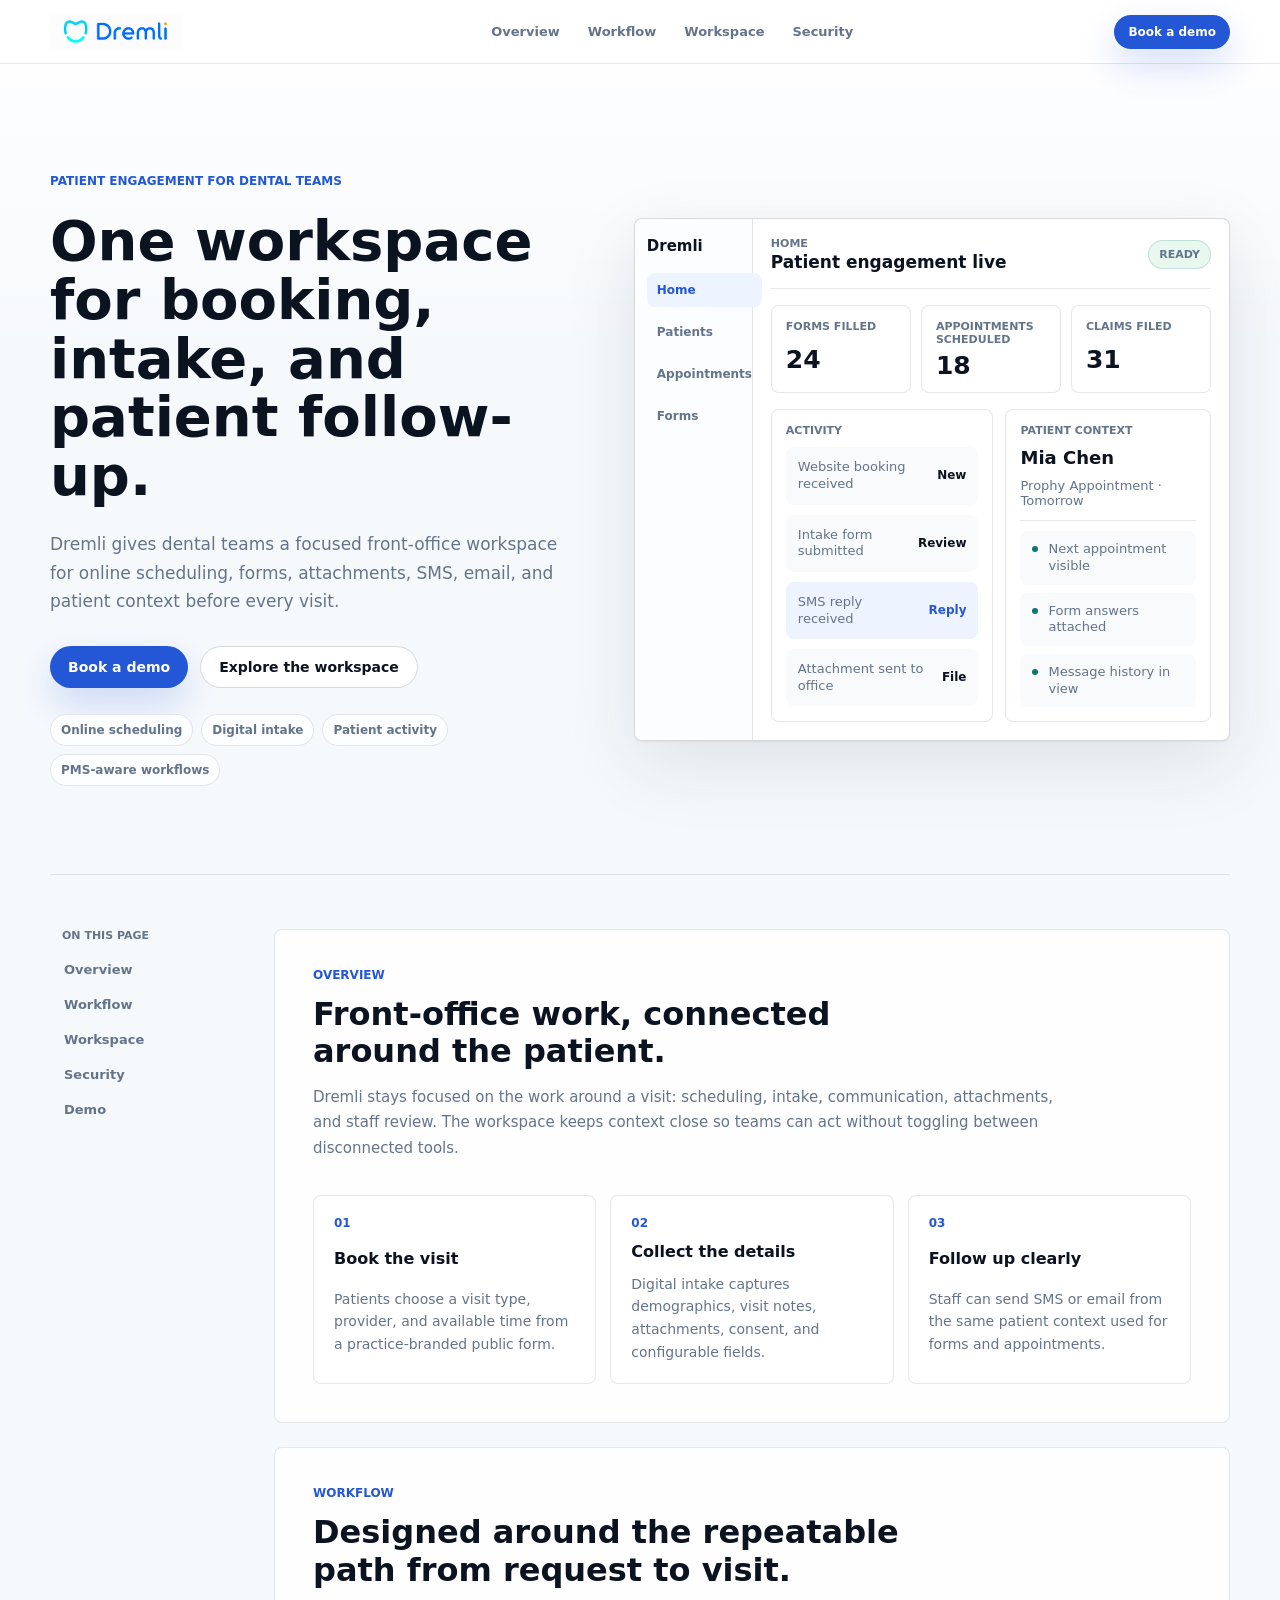
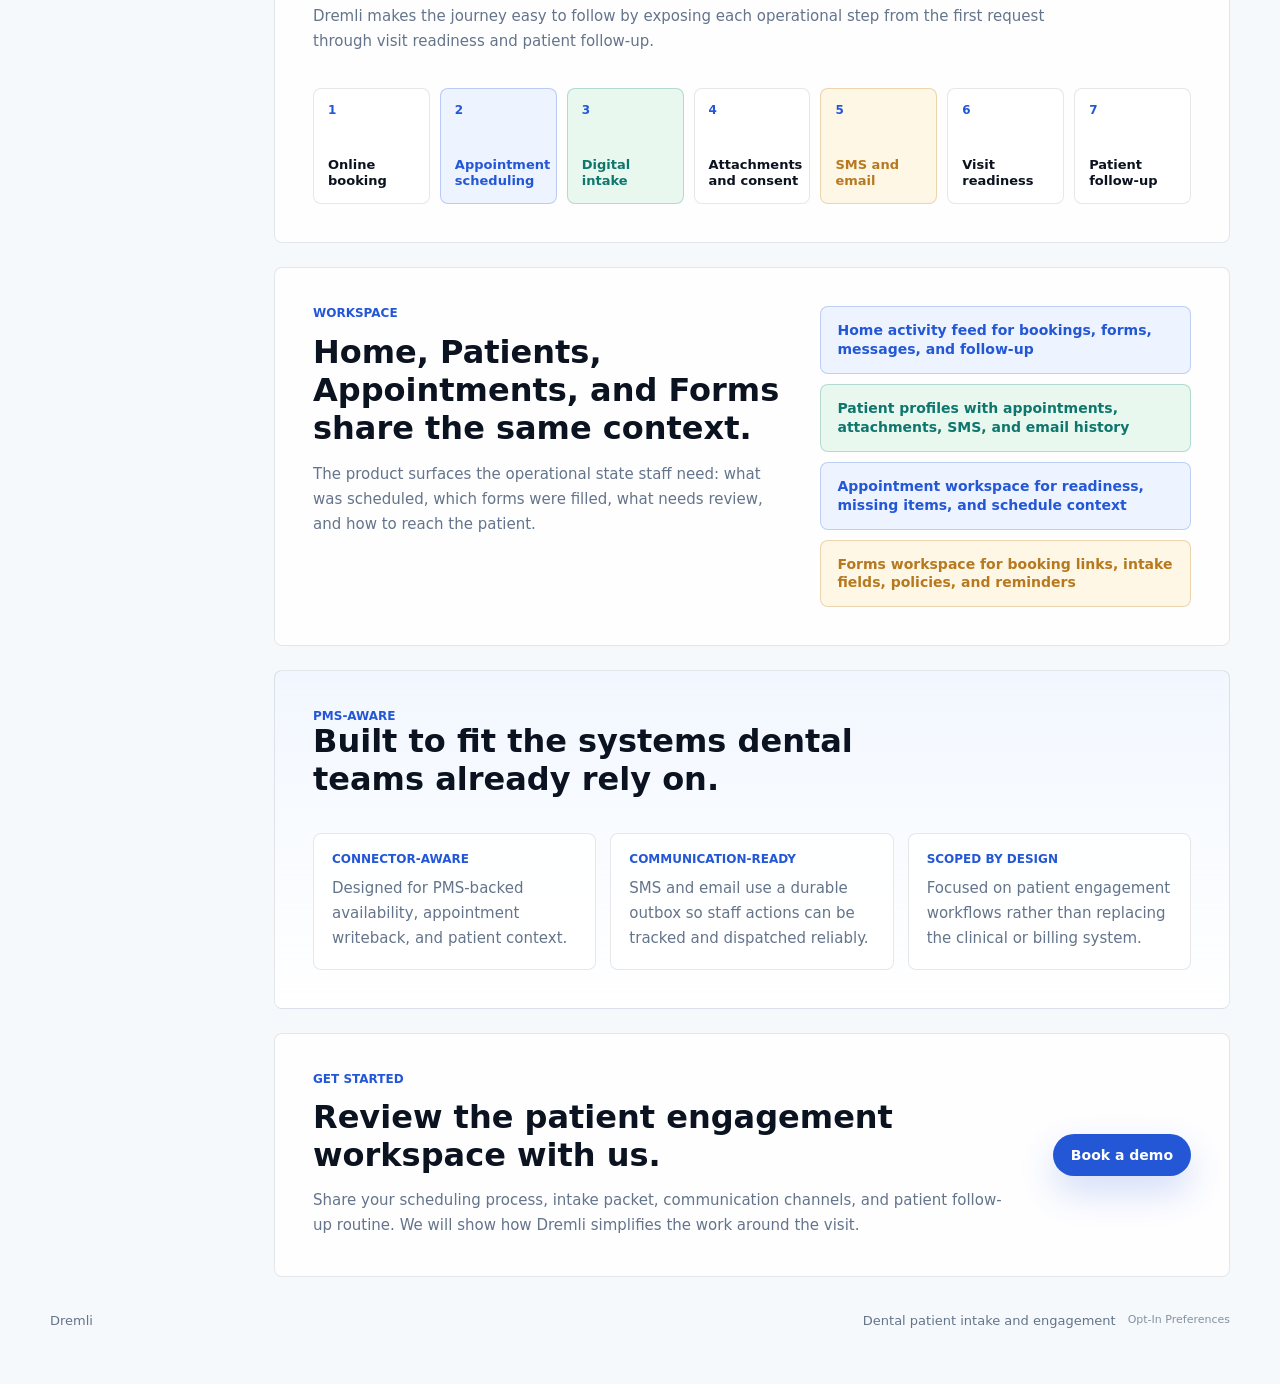
==== commit 2ebf2d49: "Add opt-in preferences proof page" ====
--- a/index.html
+++ b/index.html
@@ -231,7 +231,10 @@
 
       <footer class="footer">
         <span>Dremli</span>
-        <span>Dental patient intake and engagement</span>
+        <span class="footer-links">
+          <span>Dental patient intake and engagement</span>
+          <a href="/opt-in-preferences/">Opt-In Preferences</a>
+        </span>
       </footer>
     </main>
   </body>
--- a/styles.css
+++ b/styles.css
@@ -88,7 +88,8 @@
 .nav a,
 .side-rail a,
 .quick-links a,
-.resource-list a {
+.resource-list a,
+.footer a {
   text-decoration: none;
 }
 
@@ -580,7 +581,8 @@
   gap: 10px;
 }
 
-.resource-list a {
+.resource-list a,
+.resource-list span {
   border: 1px solid var(--site-border);
   border-radius: 8px;
   background: var(--site-panel);
@@ -592,19 +594,23 @@
 }
 
 .resource-list a:nth-child(1),
-.resource-list a:nth-child(3) {
+.resource-list a:nth-child(3),
+.resource-list span:nth-child(1),
+.resource-list span:nth-child(3) {
   border-color: rgba(36, 87, 214, 0.24);
   background: var(--site-blue-soft);
   color: var(--site-blue);
 }
 
-.resource-list a:nth-child(2) {
+.resource-list a:nth-child(2),
+.resource-list span:nth-child(2) {
   border-color: rgba(15, 118, 110, 0.24);
   background: var(--site-green-soft);
   color: var(--site-teal);
 }
 
-.resource-list a:nth-child(4) {
+.resource-list a:nth-child(4),
+.resource-list span:nth-child(4) {
   border-color: rgba(183, 121, 31, 0.28);
   background: var(--site-amber-soft);
   color: var(--site-amber);
@@ -654,6 +660,128 @@
   font-size: 13px;
 }
 
+.footer-links {
+  display: inline-flex;
+  flex-wrap: wrap;
+  justify-content: flex-end;
+  gap: 12px;
+}
+
+.footer a {
+  color: rgba(100, 116, 139, 0.78);
+  font-size: 11px;
+}
+
+.footer a:hover {
+  color: var(--site-blue);
+}
+
+.proof-page {
+  padding-top: 76px;
+}
+
+.proof-hero {
+  display: grid;
+  grid-template-columns: minmax(0, 0.9fr) minmax(420px, 0.82fr);
+  align-items: center;
+  gap: 72px;
+  padding: 34px 0 54px;
+}
+
+.proof-hero h1 {
+  margin: 0;
+  max-width: 20ch;
+  color: var(--site-heading);
+  font-size: 52px;
+  font-weight: 700;
+  line-height: 1.08;
+}
+
+.consent-preview {
+  overflow: hidden;
+  border: 1px solid var(--site-border-strong);
+  border-radius: 8px;
+  background: var(--site-panel);
+  box-shadow:
+    0 1px 2px rgba(15, 23, 42, 0.05),
+    0 24px 72px rgba(15, 23, 42, 0.1);
+}
+
+.consent-browser-bar {
+  display: flex;
+  gap: 7px;
+  border-bottom: 1px solid var(--site-border);
+  background: #fbfdff;
+  padding: 13px 16px;
+}
+
+.consent-browser-bar span {
+  width: 8px;
+  height: 8px;
+  border-radius: 999px;
+  background: #d7dee8;
+}
+
+.consent-card {
+  display: grid;
+  gap: 16px;
+  padding: 28px;
+}
+
+.consent-card h2 {
+  margin: 0;
+  color: var(--site-heading);
+  font-size: 24px;
+  line-height: 1.18;
+}
+
+.consent-card p:not(.panel-title) {
+  margin: 0;
+  border: 1px solid var(--site-border);
+  border-radius: 8px;
+  background: var(--site-panel-alt);
+  color: var(--site-muted);
+  font-size: 14px;
+  line-height: 1.62;
+  padding: 16px;
+}
+
+.consent-options {
+  display: grid;
+  grid-template-columns: repeat(2, minmax(0, 1fr));
+  gap: 10px;
+}
+
+.consent-options label {
+  display: flex;
+  align-items: center;
+  gap: 10px;
+  border: 1px solid var(--site-border);
+  border-radius: 8px;
+  background: var(--site-panel);
+  color: var(--site-heading);
+  font-size: 14px;
+  font-weight: 800;
+  padding: 14px;
+}
+
+.consent-options input {
+  width: 16px;
+  height: 16px;
+  margin: 0;
+  accent-color: var(--site-blue);
+}
+
+.consent-button {
+  width: 100%;
+  border: 0;
+  cursor: default;
+}
+
+.proof-section {
+  margin-top: 24px;
+}
+
 @media (max-width: 1080px) {
   .topbar {
     grid-template-columns: 150px minmax(0, 1fr) auto;
@@ -661,6 +789,7 @@
   }
 
   .hero,
+  .proof-hero,
   .docs-shell,
   .split-section {
     grid-template-columns: 1fr;
@@ -828,4 +957,29 @@
     align-items: flex-start;
     flex-direction: column;
   }
-}
+
+  .proof-page {
+    padding-top: 34px;
+  }
+
+  .proof-hero {
+    gap: 34px;
+    padding: 32px 0 40px;
+  }
+
+  .proof-hero h1 {
+    font-size: 38px;
+  }
+
+  .consent-card {
+    padding: 22px;
+  }
+
+  .consent-options {
+    grid-template-columns: 1fr;
+  }
+
+  .footer-links {
+    justify-content: flex-start;
+  }
+}
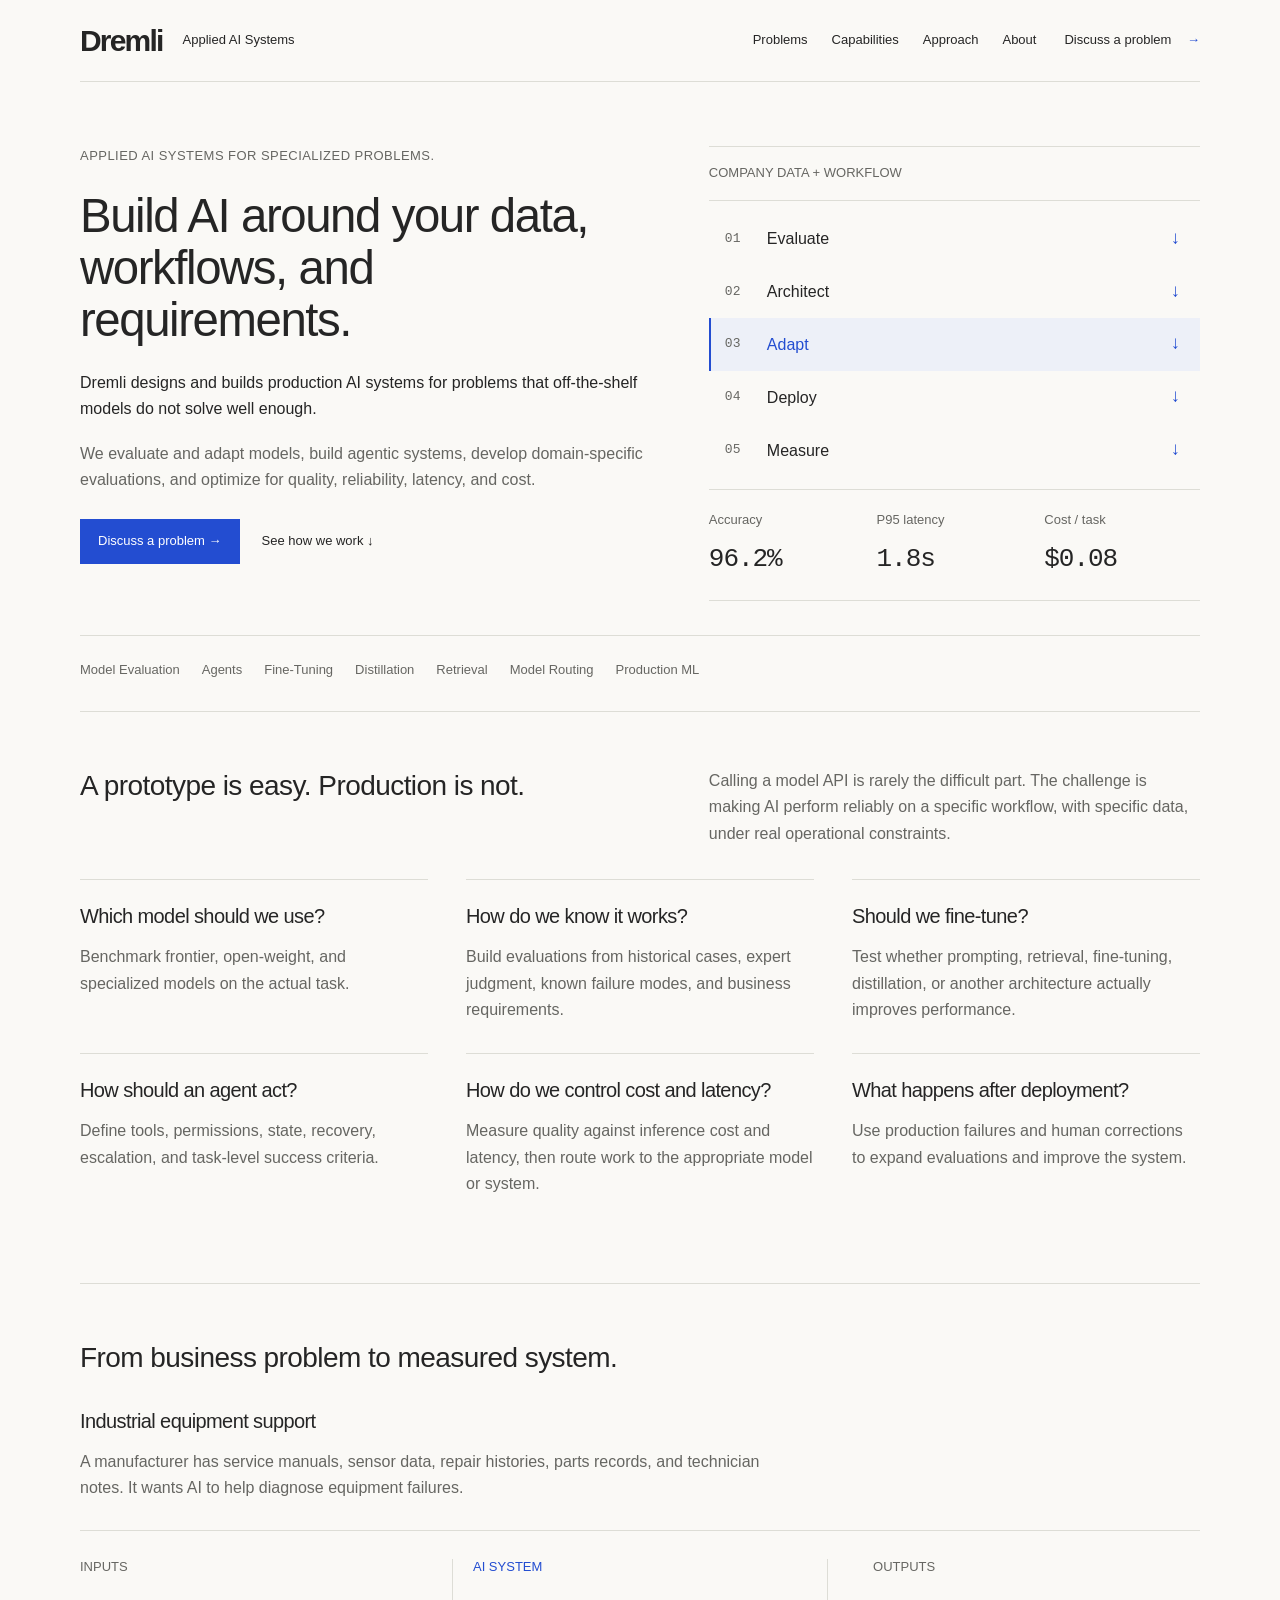
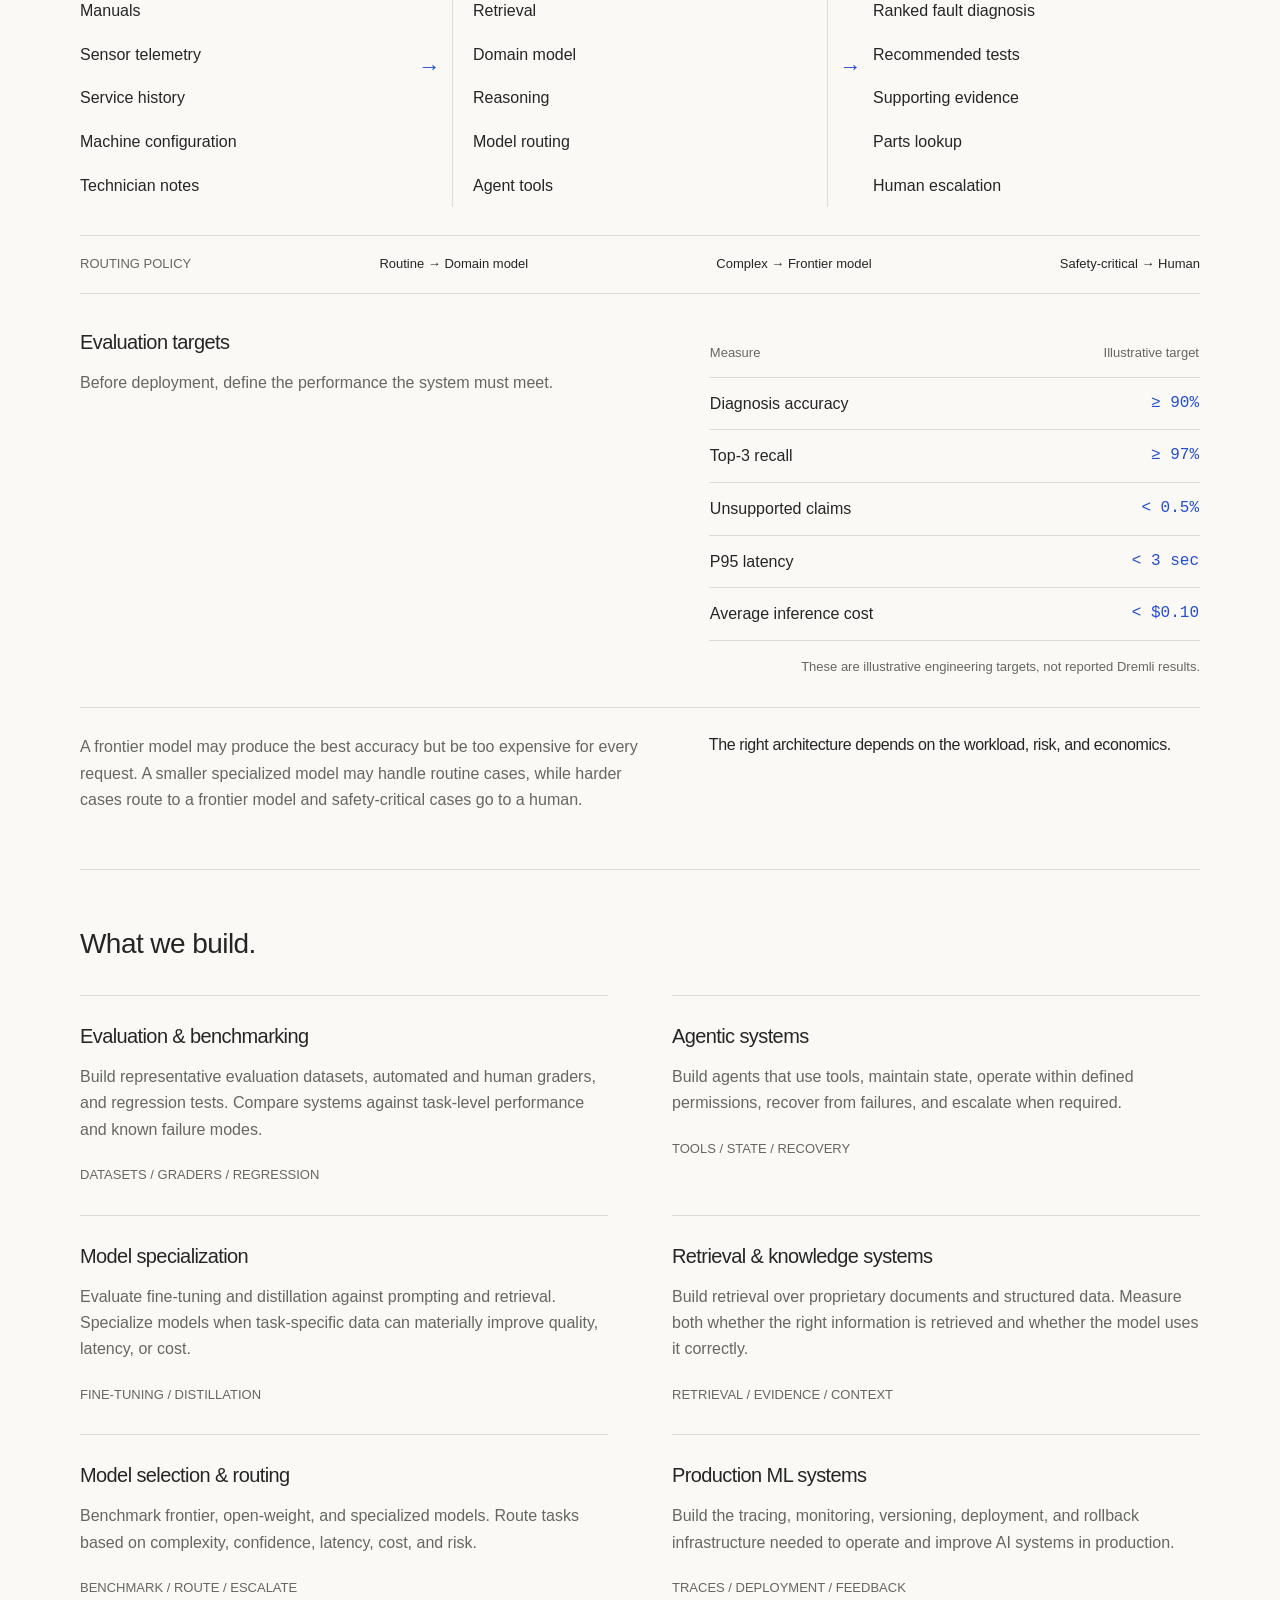
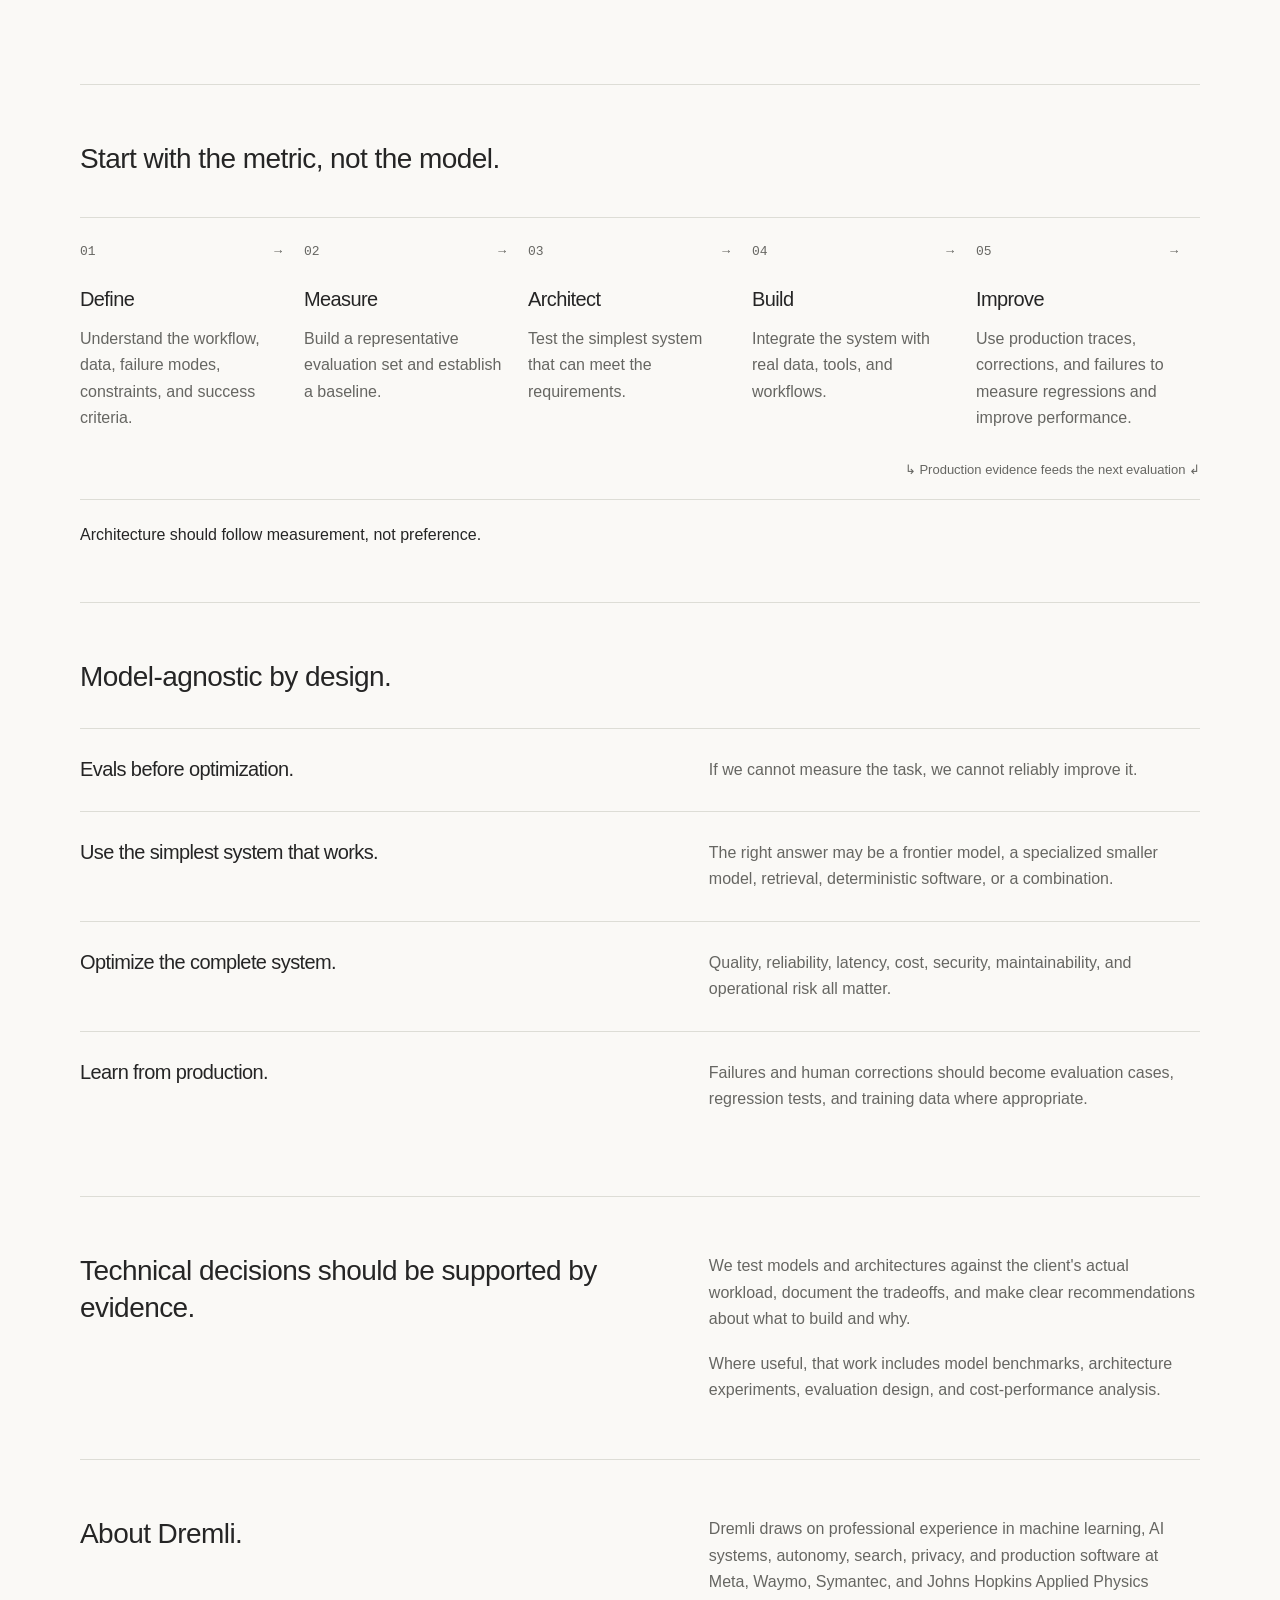
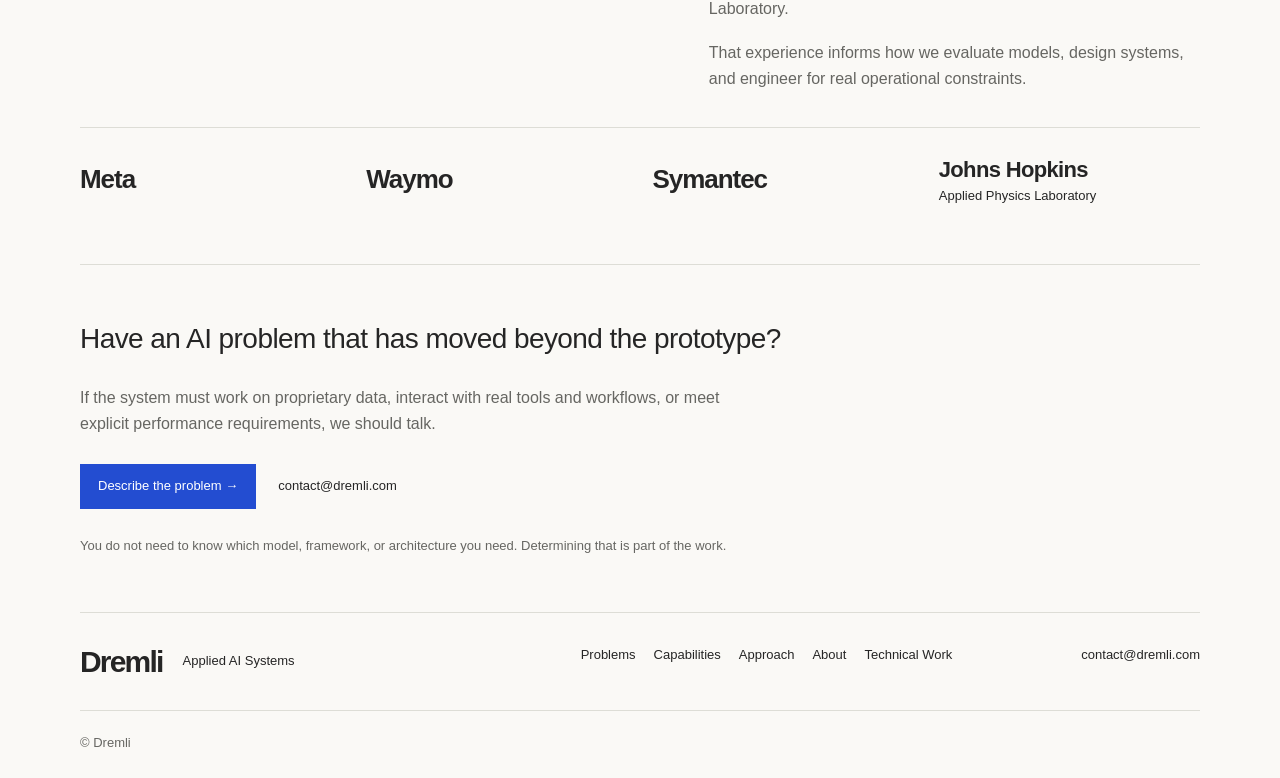
==== commit 1c7dfb71: "Reposition Dremli as an applied AI systems engineering company" ====
--- a/index.html
+++ b/index.html
@@ -1,241 +1,19 @@
 <!doctype html>
-<html lang="en">
-  <head>
-    <meta charset="utf-8" />
-    <meta name="viewport" content="width=device-width, initial-scale=1" />
-    <title>Dremli | Dental Patient Intake and Engagement</title>
-    <meta
-      name="description"
-      content="Dremli helps dental practices manage online scheduling, digital intake, SMS and email communication, and patient follow-up from one focused workspace."
-    />
-    <meta property="og:title" content="Dremli | Dental Patient Intake and Engagement" />
-    <meta
-      property="og:description"
-      content="Online scheduling, digital intake, and patient communication for dental practices."
-    />
-    <meta property="og:type" content="website" />
-    <meta property="og:url" content="https://dremli.com" />
-    <link rel="stylesheet" href="styles.css" />
-  </head>
-  <body>
-    <header class="topbar">
-      <a class="wordmark" href="/" aria-label="Dremli home">
-        <img class="wordmark-logo" src="/dremli_logo.png" alt="Dremli" />
-      </a>
-      <nav class="nav" aria-label="Site navigation">
-        <a href="#overview">Overview</a>
-        <a href="#workflow">Workflow</a>
-        <a href="#workspace">Workspace</a>
-        <a href="#security">Security</a>
-      </nav>
-      <a class="button button-primary button-small" href="mailto:contact@dremli.com?subject=Book%20a%20Dremli%20demo">Book a demo</a>
-    </header>
+<html lang="en"><head><meta charset="utf-8"><meta name="viewport" content="width=device-width, initial-scale=1">
+<title>Dremli | Applied AI Systems Engineering</title><meta name="description" content="Dremli designs, evaluates, and builds production AI systems for specialized business problems, including agents, model evaluation, fine-tuning, retrieval, model routing, and production ML.">
+<meta property="og:title" content="Dremli — Applied AI Systems"><meta property="og:description" content="AI systems built around your data, workflows, and requirements."><meta property="og:type" content="website"><meta property="og:url" content="https://dremli.com/"><link rel="canonical" href="https://dremli.com/"><link rel="stylesheet" href="styles.css?v=ae6c87b2c037"><script src="ai.js?v=72304841fef4" defer></script></head>
+<body class="site"><a class="skip-link" href="#main">Skip to content</a>
 
-    <main class="page">
-      <section class="hero">
-        <div class="hero-copy">
-          <p class="eyebrow">Patient engagement for dental teams</p>
-          <h1>One workspace for booking, intake, and patient follow-up.</h1>
-          <p class="hero-body">
-            Dremli gives dental teams a focused front-office workspace for online scheduling,
-            forms, attachments, SMS, email, and patient context before every visit.
-          </p>
-          <div class="hero-actions">
-            <a class="button button-primary" href="mailto:contact@dremli.com?subject=Book%20a%20Dremli%20demo">Book a demo</a>
-            <a class="button button-secondary" href="#workspace">Explore the workspace</a>
-          </div>
-          <div class="quick-links" aria-label="Core Dremli workflows">
-            <a href="#workflow">Online scheduling</a>
-            <a href="#workflow">Digital intake</a>
-            <a href="#workspace">Patient activity</a>
-            <a href="#security">PMS-aware workflows</a>
-          </div>
-        </div>
+<header class="topbar"><a class="brand" href="/"><span class="wordmark">Dremli</span><span class="brand-description">Applied AI Systems</span></a><nav class="nav" aria-label="Main navigation"><a href="#problems">Problems</a><a href="#capabilities">Capabilities</a><a href="#approach">Approach</a><a href="#about">About</a></nav><a class="header-cta" href="mailto:contact@dremli.com?subject=Discuss%20an%20AI%20problem">Discuss a problem <span aria-hidden="true">→</span></a></header>
+<main id="main"><section class="hero section-width"><div class="hero-copy"><p class="eyebrow">Applied AI systems for specialized problems.</p><h1>Build AI around your data, workflows, and requirements.</h1><div class="hero-details"><p class="lead">Dremli designs and builds production AI systems for problems that off-the-shelf models do not solve well enough.</p><p>We evaluate and adapt models, build agentic systems, develop domain-specific evaluations, and optimize for quality, reliability, latency, and cost.</p><div class="actions"><a class="button" href="mailto:contact@dremli.com?subject=Discuss%20an%20AI%20problem">Discuss a problem →</a><a class="text-link" href="#approach">See how we work ↓</a></div></div></div><figure class="hero-system"><figcaption><span>COMPANY DATA + WORKFLOW</span></figcaption><div class="pipeline"><div class="stage" data-stage="0"><span>01</span><strong>Evaluate</strong><span class="stage-arrow" aria-hidden="true">→</span></div><div class="stage" data-stage="1"><span>02</span><strong>Architect</strong><span class="stage-arrow" aria-hidden="true">→</span></div><div class="stage" data-stage="2"><span>03</span><strong>Adapt</strong><span class="stage-arrow" aria-hidden="true">→</span></div><div class="stage" data-stage="3"><span>04</span><strong>Deploy</strong><span class="stage-arrow" aria-hidden="true">→</span></div><div class="stage" data-stage="4"><span>05</span><strong>Measure</strong><span class="stage-arrow" aria-hidden="true">→</span></div></div><div class="metrics"><div><span>Accuracy</span><strong>96.2%</strong></div><div><span>P95 latency</span><strong>1.8s</strong></div><div><span>Cost / task</span><strong>$0.08</strong></div></div></figure><div class="tags" aria-label="Engineering disciplines"><span>Model Evaluation</span><span>Agents</span><span>Fine-Tuning</span><span>Distillation</span><span>Retrieval</span><span>Model Routing</span><span>Production ML</span></div></section>
 
-        <div class="workspace-preview" id="workspace" aria-label="Dremli workspace preview">
-          <div class="workspace-sidebar">
-            <div class="workspace-brand">Dremli</div>
-            <span class="workspace-link workspace-link-active">Home</span>
-            <span class="workspace-link">Patients</span>
-            <span class="workspace-link">Appointments</span>
-            <span class="workspace-link">Forms</span>
-          </div>
-          <div class="workspace-main">
-            <div class="workspace-header">
-              <div>
-                <span>Home</span>
-                <strong>Patient engagement live</strong>
-              </div>
-              <span class="workspace-pill">Ready</span>
-            </div>
-            <div class="metric-grid">
-              <div class="metric-card">
-                <span>Forms filled</span>
-                <strong>24</strong>
-              </div>
-              <div class="metric-card">
-                <span>Appointments scheduled</span>
-                <strong>18</strong>
-              </div>
-              <div class="metric-card">
-                <span>Claims filed</span>
-                <strong>31</strong>
-              </div>
-            </div>
-            <div class="workspace-content">
-              <div class="activity-panel">
-                <div class="panel-title">Activity</div>
-                <div class="activity-row">
-                  <span>Website booking received</span>
-                  <strong>New</strong>
-                </div>
-                <div class="activity-row">
-                  <span>Intake form submitted</span>
-                  <strong>Review</strong>
-                </div>
-                <div class="activity-row activity-row-active">
-                  <span>SMS reply received</span>
-                  <strong>Reply</strong>
-                </div>
-                <div class="activity-row">
-                  <span>Attachment sent to office</span>
-                  <strong>File</strong>
-                </div>
-              </div>
-              <div class="patient-panel">
-                <div class="panel-title">Patient context</div>
-                <div class="patient-name">Mia Chen</div>
-                <div class="patient-meta">Prophy Appointment · Tomorrow</div>
-                <div class="status-stack">
-                  <span>Next appointment visible</span>
-                  <span>Form answers attached</span>
-                  <span>Message history in view</span>
-                </div>
-              </div>
-            </div>
-          </div>
-        </div>
-      </section>
-
-      <div class="docs-shell">
-        <aside class="side-rail" aria-label="Page sections">
-          <span>On this page</span>
-          <a href="#overview">Overview</a>
-          <a href="#workflow">Workflow</a>
-          <a href="#workspace-details">Workspace</a>
-          <a href="#security">Security</a>
-          <a href="#demo">Demo</a>
-        </aside>
-
-        <div class="content-stack">
-          <section id="overview" class="section">
-            <div class="section-header">
-              <p class="eyebrow">Overview</p>
-              <h2>Front-office work, connected around the patient.</h2>
-              <p>
-                Dremli stays focused on the work around a visit: scheduling, intake,
-                communication, attachments, and staff review. The workspace keeps context
-                close so teams can act without toggling between disconnected tools.
-              </p>
-            </div>
-            <div class="module-grid">
-              <article class="module-card">
-                <span>01</span>
-                <h3>Book the visit</h3>
-                <p>Patients choose a visit type, provider, and available time from a practice-branded public form.</p>
-              </article>
-              <article class="module-card">
-                <span>02</span>
-                <h3>Collect the details</h3>
-                <p>Digital intake captures demographics, visit notes, attachments, consent, and configurable fields.</p>
-              </article>
-              <article class="module-card">
-                <span>03</span>
-                <h3>Follow up clearly</h3>
-                <p>Staff can send SMS or email from the same patient context used for forms and appointments.</p>
-              </article>
-            </div>
-          </section>
-
-          <section id="workflow" class="section">
-            <div class="section-header">
-              <p class="eyebrow">Workflow</p>
-              <h2>Designed around the repeatable path from request to visit.</h2>
-              <p>
-                Dremli makes the journey easy to follow by exposing each operational step from
-                the first request through visit readiness and patient follow-up.
-              </p>
-            </div>
-            <ol class="workflow-list" aria-label="Dremli workflow">
-              <li><span>1</span>Online booking</li>
-              <li><span>2</span>Appointment scheduling</li>
-              <li><span>3</span>Digital intake</li>
-              <li><span>4</span>Attachments and consent</li>
-              <li><span>5</span>SMS and email</li>
-              <li><span>6</span>Visit readiness</li>
-              <li><span>7</span>Patient follow-up</li>
-            </ol>
-          </section>
-
-          <section id="workspace-details" class="section split-section">
-            <div class="section-header">
-              <p class="eyebrow">Workspace</p>
-              <h2>Home, Patients, Appointments, and Forms share the same context.</h2>
-              <p>
-                The product surfaces the operational state staff need: what was scheduled,
-                which forms were filled, what needs review, and how to reach the patient.
-              </p>
-            </div>
-            <div class="resource-list">
-              <a href="#workspace">Home activity feed for bookings, forms, messages, and follow-up</a>
-              <a href="#workspace">Patient profiles with appointments, attachments, SMS, and email history</a>
-              <a href="#workspace">Appointment workspace for readiness, missing items, and schedule context</a>
-              <a href="#workspace">Forms workspace for booking links, intake fields, policies, and reminders</a>
-            </div>
-          </section>
-
-          <section id="security" class="section info-band">
-            <div>
-              <p class="eyebrow">PMS-aware</p>
-              <h2>Built to fit the systems dental teams already rely on.</h2>
-            </div>
-            <div class="info-grid">
-              <div>
-                <span>Connector-aware</span>
-                <p>Designed for PMS-backed availability, appointment writeback, and patient context.</p>
-              </div>
-              <div>
-                <span>Communication-ready</span>
-                <p>SMS and email use a durable outbox so staff actions can be tracked and dispatched reliably.</p>
-              </div>
-              <div>
-                <span>Scoped by design</span>
-                <p>Focused on patient engagement workflows rather than replacing the clinical or billing system.</p>
-              </div>
-            </div>
-          </section>
-
-          <section id="demo" class="contact-band">
-            <div>
-              <p class="eyebrow">Get started</p>
-              <h2>Review the patient engagement workspace with us.</h2>
-              <p>
-                Share your scheduling process, intake packet, communication channels, and patient
-                follow-up routine. We will show how Dremli simplifies the work around the visit.
-              </p>
-            </div>
-            <a class="button button-primary" href="mailto:contact@dremli.com?subject=Book%20a%20Dremli%20demo">Book a demo</a>
-          </section>
-        </div>
-      </div>
-
-      <footer class="footer">
-        <span>Dremli</span>
-        <span class="footer-links">
-          <span>Dental patient intake and engagement</span>
-          <a href="/opt-in-preferences/">Opt-In Preferences</a>
-        </span>
-      </footer>
-    </main>
-  </body>
-</html>
+<section class="section-width section" id="problems"><div class="section-intro"><h2>A prototype is easy. Production is not.</h2><p>Calling a model API is rarely the difficult part. The challenge is making AI perform reliably on a specific workflow, with specific data, under real operational constraints.</p></div><div class="problems-grid"><article><h3>Which model should we use?</h3><p>Benchmark frontier, open-weight, and specialized models on the actual task.</p></article><article><h3>How do we know it works?</h3><p>Build evaluations from historical cases, expert judgment, known failure modes, and business requirements.</p></article><article><h3>Should we fine-tune?</h3><p>Test whether prompting, retrieval, fine-tuning, distillation, or another architecture actually improves performance.</p></article><article><h3>How should an agent act?</h3><p>Define tools, permissions, state, recovery, escalation, and task-level success criteria.</p></article><article><h3>How do we control cost and latency?</h3><p>Measure quality against inference cost and latency, then route work to the appropriate model or system.</p></article><article><h3>What happens after deployment?</h3><p>Use production failures and human corrections to expand evaluations and improve the system.</p></article></div></section>
+<section class="engagement-wrap"><div class="section-width section" id="engagement"><h2>From business problem to measured system.</h2><div class="engagement-intro"><div><h3>Industrial equipment support</h3><p>A manufacturer has service manuals, sensor data, repair histories, parts records, and technician notes. It wants AI to help diagnose equipment failures.</p></div></div><figure class="architecture" aria-label="Industrial equipment support architecture"><div class="architecture-flow"><div class="arch-column inputs"><h4>Inputs</h4><div class="arch-node">Manuals</div><div class="arch-node">Sensor telemetry</div><div class="arch-node">Service history</div><div class="arch-node">Machine configuration</div><div class="arch-node">Technician notes</div></div><div class="flow-arrow" aria-hidden="true">→</div><div class="arch-column system"><h4>AI system</h4><div class="arch-node">Retrieval</div><div class="arch-node">Domain model</div><div class="arch-node">Reasoning</div><div class="arch-node">Model routing</div><div class="arch-node">Agent tools</div></div><div class="flow-arrow" aria-hidden="true">→</div><div class="arch-column outputs"><h4>Outputs</h4><div class="arch-node">Ranked fault diagnosis</div><div class="arch-node">Recommended tests</div><div class="arch-node">Supporting evidence</div><div class="arch-node">Parts lookup</div><div class="arch-node">Human escalation</div></div></div><div class="routing"><span>ROUTING POLICY</span><b>Routine → Domain model</b><b>Complex → Frontier model</b><b>Safety-critical → Human</b></div></figure><div class="evaluation"><div><h3>Evaluation targets</h3><p>Before deployment, define the performance the system must meet.</p></div><table><caption class="sr-only">Illustrative evaluation targets for industrial equipment support</caption><thead><tr><th scope="col">Measure</th><th scope="col">Illustrative target</th></tr></thead><tbody><tr><th scope="row">Diagnosis accuracy</th><td>≥ 90%</td></tr><tr><th scope="row">Top-3 recall</th><td>≥ 97%</td></tr><tr><th scope="row">Unsupported claims</th><td>&lt; 0.5%</td></tr><tr><th scope="row">P95 latency</th><td>&lt; 3 sec</td></tr><tr><th scope="row">Average inference cost</th><td>&lt; $0.10</td></tr></tbody></table></div><p class="evaluation-disclaimer">These are illustrative engineering targets, not reported Dremli results.</p><div class="engineering-note"><p>A frontier model may produce the best accuracy but be too expensive for every request. A smaller specialized model may handle routine cases, while harder cases route to a frontier model and safety-critical cases go to a human.</p><strong>The right architecture depends on the workload, risk, and economics.</strong></div></div></section>
+<section class="section-width section" id="capabilities"><h2>What we build.</h2><div class="capabilities-grid"><article><div><h3>Evaluation & benchmarking</h3><p>Build representative evaluation datasets, automated and human graders, and regression tests. Compare systems against task-level performance and known failure modes.</p><span class="technical-label">DATASETS / GRADERS / REGRESSION</span></div></article><article><div><h3>Agentic systems</h3><p>Build agents that use tools, maintain state, operate within defined permissions, recover from failures, and escalate when required.</p><span class="technical-label">TOOLS / STATE / RECOVERY</span></div></article><article><div><h3>Model specialization</h3><p>Evaluate fine-tuning and distillation against prompting and retrieval. Specialize models when task-specific data can materially improve quality, latency, or cost.</p><span class="technical-label">FINE-TUNING / DISTILLATION</span></div></article><article><div><h3>Retrieval & knowledge systems</h3><p>Build retrieval over proprietary documents and structured data. Measure both whether the right information is retrieved and whether the model uses it correctly.</p><span class="technical-label">RETRIEVAL / EVIDENCE / CONTEXT</span></div></article><article><div><h3>Model selection & routing</h3><p>Benchmark frontier, open-weight, and specialized models. Route tasks based on complexity, confidence, latency, cost, and risk.</p><span class="technical-label">BENCHMARK / ROUTE / ESCALATE</span></div></article><article><div><h3>Production ML systems</h3><p>Build the tracing, monitoring, versioning, deployment, and rollback infrastructure needed to operate and improve AI systems in production.</p><span class="technical-label">TRACES / DEPLOYMENT / FEEDBACK</span></div></article></div></section>
+<section class="approach-wrap"><div class="section-width section" id="approach"><h2>Start with the metric, not the model.</h2><ol class="approach-loop"><li><span class="index">01 <span aria-hidden="true">→</span></span><h3>Define</h3><p>Understand the workflow, data, failure modes, constraints, and success criteria.</p></li><li><span class="index">02 <span aria-hidden="true">→</span></span><h3>Measure</h3><p>Build a representative evaluation set and establish a baseline.</p></li><li><span class="index">03 <span aria-hidden="true">→</span></span><h3>Architect</h3><p>Test the simplest system that can meet the requirements.</p></li><li><span class="index">04 <span aria-hidden="true">→</span></span><h3>Build</h3><p>Integrate the system with real data, tools, and workflows.</p></li><li><span class="index">05 <span aria-hidden="true">→</span></span><h3>Improve</h3><p>Use production traces, corrections, and failures to measure regressions and improve performance.</p></li></ol><p class="loop-return">↳ Production evidence feeds the next evaluation ↲</p><p class="approach-statement">Architecture should follow measurement, not preference.</p></div></section>
+<section class="section-width section" id="principles"><h2>Model-agnostic by design.</h2><div class="principles"><article><h3>Evals before optimization.</h3><p>If we cannot measure the task, we cannot reliably improve it.</p></article><article><h3>Use the simplest system that works.</h3><p>The right answer may be a frontier model, a specialized smaller model, retrieval, deterministic software, or a combination.</p></article><article><h3>Optimize the complete system.</h3><p>Quality, reliability, latency, cost, security, maintainability, and operational risk all matter.</p></article><article><h3>Learn from production.</h3><p>Failures and human corrections should become evaluation cases, regression tests, and training data where appropriate.</p></article></div></section>
+<section class="section-width section" id="research"><div class="section-intro"><h2>Technical decisions should be supported by evidence.</h2><div><p>We test models and architectures against the client's actual workload, document the tradeoffs, and make clear recommendations about what to build and why.</p><p>Where useful, that work includes model benchmarks, architecture experiments, evaluation design, and cost-performance analysis.</p></div></div></section>
+<section class="section-width about-section" id="about" aria-labelledby="about-heading"><div class="section-intro"><h2 id="about-heading">About Dremli.</h2><div><p>Dremli draws on professional experience in machine learning, AI systems, autonomy, search, privacy, and production software at Meta, Waymo, Symantec, and Johns Hopkins Applied Physics Laboratory.</p><p>That experience informs how we evaluate models, design systems, and engineer for real operational constraints.</p></div></div><ul class="organization-wordmarks" aria-label="Prior professional experience"><li><span class="organization-meta">Meta</span></li><li><span class="organization-waymo">Waymo</span></li><li><span class="organization-symantec">Symantec</span></li><li><span class="organization-apl"><span>Johns Hopkins</span><span>Applied Physics Laboratory</span></span></li></ul></section>
+<section class="contact-wrap" id="contact"><div class="section-width section"><h2>Have an AI problem that has moved beyond the prototype?</h2><div class="contact-details"><div><p>If the system must work on proprietary data, interact with real tools and workflows, or meet explicit performance requirements, we should talk.</p><div class="actions"><a class="button" href="mailto:contact@dremli.com?subject=Discuss%20an%20AI%20problem">Describe the problem →</a><a href="mailto:contact@dremli.com">contact@dremli.com</a></div><p class="small-note">You do not need to know which model, framework, or architecture you need. Determining that is part of the work.</p></div></div></div></section></main>
+<footer class="section-width footer"><a class="brand" href="/"><span class="wordmark">Dremli</span><span class="brand-description">Applied AI Systems</span></a><nav aria-label="Footer navigation"><a href="#problems">Problems</a><a href="#capabilities">Capabilities</a><a href="#approach">Approach</a><a href="#about">About</a><a href="#research">Technical Work</a></nav><a href="mailto:contact@dremli.com">contact@dremli.com</a><div class="footer-bottom"><span>© Dremli</span></div></footer>
+</body></html>
--- a/styles.css
+++ b/styles.css
@@ -1,985 +1,174 @@
+/* One type scale and one visual system across the complete site. */
 :root {
   color-scheme: light;
-  --site-bg: #f6f9fc;
-  --site-ink: #172033;
-  --site-heading: #0b1220;
-  --site-muted: #64748b;
-  --site-panel: #ffffff;
-  --site-panel-alt: #f8fafc;
-  --site-border: rgba(15, 23, 42, 0.1);
-  --site-border-strong: rgba(15, 23, 42, 0.16);
-  --site-blue: #2457d6;
-  --site-blue-soft: #edf4ff;
-  --site-cyan: #05b8d6;
-  --site-teal: #0f766e;
-  --site-green-soft: #e8f8ef;
-  --site-amber: #b7791f;
-  --site-amber-soft: #fff7e6;
-  --site-container: 1180px;
-  font-family:
-    Inter,
-    ui-sans-serif,
-    system-ui,
-    -apple-system,
-    BlinkMacSystemFont,
-    "Segoe UI",
-    sans-serif;
+  --bg: #faf9f6;
+  --ink: #252525;
+  --muted: #666662;
+  --line: #ddddd6;
+  --accent: #234dd1;
+  --soft: #edf0f8;
+  --width: 1120px;
+  --small: 13px;
+  --body: 16px;
+  --subheading: 20px;
+  --heading: 28px;
+  --mono: "SFMono-Regular", Consolas, monospace;
+  font-family: Arial, Helvetica, sans-serif;
+  font-synthesis: none;
 }
-
-* {
-  box-sizing: border-box;
+* { box-sizing: border-box; }
+html { scroll-behavior: smooth; scroll-padding-top: 24px; }
+body { margin: 0; background: var(--bg); color: var(--ink); font-size: var(--body); line-height: 1.6; -webkit-font-smoothing: antialiased; }
+a { color: inherit; text-decoration: none; }
+button { font: inherit; }
+a, button { touch-action: manipulation; }
+a:focus-visible, button:focus-visible { outline: 2px solid var(--accent); outline-offset: 5px; }
+a:hover { color: var(--accent); }
+::selection { background: var(--accent); color: white; }
+h1, h2, h3, h4 { margin: 0; font-family: inherit; font-weight: 500; letter-spacing: -.03em; line-height: 1.2; }
+h1 { font-size: clamp(38px, 3.7vw, 50px); line-height: 1.1; }
+h2 { font-size: var(--heading); line-height: 1.3; letter-spacing: -.02em; }
+h3 { font-size: var(--subheading); }
+h4 { font-size: var(--small); letter-spacing: 0; }
+p { margin: 0 0 18px; font-size: var(--body); line-height: 1.65; color: var(--muted); }
+.section-width, .topbar { width: min(calc(100% - 80px), var(--width)); margin-inline: auto; }
+.section { padding-block: 56px; border-top: 1px solid var(--line); }
+.eyebrow { margin: 0 0 24px; font-size: var(--small); line-height: 1.5; color: var(--muted); font-weight: 400; letter-spacing: .035em; text-transform: uppercase; }
+.topbar { display: flex; align-items: center; gap: 28px; padding-block: 24px; border-bottom: 1px solid var(--line); }
+.brand { display: flex; align-items: center; gap: 20px; }
+.wordmark { font-size: 30px; font-weight: 700; letter-spacing: -.06em; line-height: 1.1; }
+.brand-description, .nav, .header-cta { font-size: var(--small); }
+.brand-description { white-space: nowrap; }
+.nav { display: flex; gap: 24px; margin-left: auto; }
+.header-cta { white-space: nowrap; }
+.header-cta span { color: var(--accent); margin-left: 12px; }
+.hero { display: grid; grid-template-columns: 1.15fr 1fr; gap: 0 64px; padding-block: 64px 30px; }
+.hero-details { margin-top: 24px; }
+.hero .lead { color: var(--ink); }
+.actions { display: flex; flex-wrap: wrap; gap: 22px; align-items: center; margin-top: 26px; font-size: var(--small); }
+.button { display: inline-flex; align-items: center; min-height: 44px; padding: 12px 18px; background: var(--accent); color: white; font-size: var(--small); }
+.button:hover { background: var(--ink); color: white; }
+.hero-system { margin: 0; align-self: center; border-block: 1px solid var(--line); }
+figcaption { padding-block: 16px; border-bottom: 1px solid var(--line); font-size: var(--small); color: var(--muted); }
+.pipeline { display: grid; padding-block: 12px; }
+.stage { display: grid; grid-template-columns: 26px 1fr 20px; align-items: center; gap: 16px; min-height: 50px; padding: 12px 14px; border-left: 2px solid transparent; }
+.stage > span:first-child, .index { font-family: var(--mono); font-size: var(--small); color: var(--muted); }
+.stage strong { font-size: var(--body); font-weight: 400; }
+.stage.active { background: var(--soft); border-left-color: var(--accent); color: var(--accent); }
+.stage-arrow { transform: rotate(90deg); font-size: 18px; color: var(--accent); }
+.metrics { display: grid; grid-template-columns: repeat(3, minmax(0, 1fr)); gap: 12px; border-top: 1px solid var(--line); }
+.metrics > div { padding-block: 20px; }
+.metrics span { display: block; font-size: var(--small); color: var(--muted); margin-bottom: 8px; }
+.metrics strong { font-family: var(--mono); font-size: 26px; font-weight: 400; letter-spacing: -.04em; }
+.tags { grid-column: 1/-1; display: flex; flex-wrap: wrap; gap: 10px 22px; padding-top: 24px; margin-top: 34px; border-top: 1px solid var(--line); font-size: var(--small); color: var(--muted); }
+.section-intro { display: grid; grid-template-columns: 1.15fr 1fr; gap: 64px; align-items: start; }
+.section-intro p { max-width: 500px; }
+.section-intro p:last-child { margin-bottom: 0; }
+.problems-grid { display: grid; grid-template-columns: repeat(3, minmax(0, 1fr)); gap: 0 38px; margin-top: 32px; }
+.problems-grid article { border-top: 1px solid var(--line); padding: 24px 0 30px; }
+.problems-grid h3, .capabilities-grid h3 { margin-bottom: 16px; }
+.problems-grid p { margin: 0; }
+.engagement-intro { max-width: 720px; margin-block: 32px 28px; }
+.engagement-intro h3 { margin-bottom: 16px; }
+.architecture { margin: 0; border-block: 1px solid var(--line); }
+.architecture-flow { display: grid; grid-template-columns: 1fr 45px 1.15fr 45px 1fr; align-items: start; padding-block: 28px; }
+.arch-column h4 { margin-bottom: 15px; text-transform: uppercase; color: var(--muted); }
+.arch-node { padding-block: 9px; font-size: var(--body); }
+.system { padding-inline: 20px; border-inline: 1px solid var(--line); }
+.system h4 { color: var(--accent); }
+.flow-arrow { padding-top: 90px; text-align: center; font-size: 22px; color: var(--accent); }
+.routing { display: flex; justify-content: space-between; flex-wrap: wrap; gap: 15px 24px; padding-block: 18px; border-top: 1px solid var(--line); font-size: var(--small); }
+.routing > span { color: var(--muted); }
+.routing b { font-weight: 400; }
+.evaluation { display: grid; grid-template-columns: 1.15fr 1fr; gap: 64px; margin-top: 36px; }
+.evaluation h3 { margin-bottom: 16px; }
+table { width: 100%; border-collapse: collapse; font-size: var(--body); text-align: left; }
+th, td { border-bottom: 1px solid var(--line); padding-block: 13px; }
+th { font-weight: 400; }
+td { text-align: right; font-family: var(--mono); font-size: var(--body); color: var(--accent); }
+thead th { font-size: var(--small); color: var(--muted); }
+thead th:last-child { text-align: right; }
+.evaluation-disclaimer { font-size: var(--small); margin: 15px 0 0; text-align: right; }
+.engineering-note { display: grid; grid-template-columns: 1.15fr 1fr; gap: 64px; border-top: 1px solid var(--line); padding-top: 26px; margin-top: 30px; }
+.engineering-note p { margin: 0; }
+.engineering-note strong { font-size: var(--body); line-height: 1.4; font-weight: 500; letter-spacing: -.025em; }
+.capabilities-grid { display: grid; grid-template-columns: 1fr 1fr; gap: 0 64px; margin-top: 32px; }
+.capabilities-grid article { padding-block: 28px; border-top: 1px solid var(--line); }
+.technical-label { font-size: var(--small); color: var(--muted); }
+.approach-loop { display: grid; grid-template-columns: repeat(5, minmax(0, 1fr)); margin: 40px 0 0; padding: 0; list-style: none; border-top: 1px solid var(--line); }
+.approach-loop li { padding: 24px 22px 20px 0; }
+.approach-loop .index { display: flex; justify-content: space-between; margin-bottom: 24px; }
+.approach-loop h3 { margin-bottom: 15px; }
+.approach-loop p { margin: 0; }
+.loop-return { font-size: var(--small); padding-block: 8px 18px; border-bottom: 1px solid var(--line); text-align: right; }
+.approach-statement { margin: 24px 0 0; max-width: 650px; font-size: var(--body); line-height: 1.4; color: var(--ink); }
+.principles { margin-top: 32px; }
+.principles article { display: grid; grid-template-columns: 1.15fr 1fr; gap: 64px; padding-block: 28px; border-top: 1px solid var(--line); }
+.principles p { margin: 0; max-width: 500px; }
+.about-section { padding-block: 56px; border-top: 1px solid var(--line); }
+.organization-wordmarks { display: grid; grid-template-columns: repeat(4, minmax(0, 1fr)); align-items: center; gap: 25px; margin: 34px 0 0; padding: 25px 0 0; border-top: 1px solid var(--line); list-style: none; }
+.organization-wordmarks li { display: flex; align-items: center; min-height: 55px; }
+.organization-meta, .organization-waymo, .organization-symantec { font-size: 26px; font-weight: 600; letter-spacing: -.04em; }
+.organization-apl { display: flex; flex-direction: column; gap: 3px; line-height: 1.3; }
+.organization-apl span:first-child { font-size: 22px; font-weight: 600; letter-spacing: -.03em; }
+.organization-apl span:last-child { font-size: var(--small); }
+.contact-wrap h2 { max-width: 750px; }
+.contact-details { margin-top: 28px; }
+.contact-details p { max-width: 680px; }
+.small-note { font-size: var(--small); max-width: 600px; margin: 26px 0 0; }
+.footer { display: grid; grid-template-columns: 1fr 1fr auto; gap: 32px; align-items: start; border-top: 1px solid var(--line); padding-block: 32px 24px; font-size: var(--small); }
+.footer nav { display: flex; flex-wrap: wrap; gap: 12px 18px; }
+.footer-bottom { grid-column: 1/-1; padding-top: 22px; border-top: 1px solid var(--line); color: var(--muted); }
+.skip-link { position: absolute; top: -100px; left: 20px; background: var(--ink); color: white; padding: 14px; z-index: 100; }
+.skip-link:focus { top: 10px; }
+.sr-only { position: absolute; width: 1px; height: 1px; padding: 0; overflow: hidden; clip: rect(0,0,0,0); white-space: nowrap; border: 0; }
+@media (max-width: 1000px) {
+  .brand-description { display: none; }
+  .hero, .section-intro, .evaluation, .engineering-note, .principles article { column-gap: 40px; }
+  .problems-grid { column-gap: 28px; }
+  .organization-wordmarks { gap: 16px; }
+  .organization-apl span:first-child { font-size: 20px; }
+  .footer { grid-template-columns: 1fr 1fr; }
+  .footer > a:last-of-type { grid-column: 1; }
 }
-
-html {
-  scroll-behavior: smooth;
+@media (max-width: 760px) {
+  :root { --heading: 26px; }
+  .section-width, .topbar { width: calc(100% - 40px); }
+  .topbar { flex-wrap: wrap; justify-content: space-between; gap: 16px; padding-block: 20px; }
+  .header-cta { margin-left: auto; }
+  .nav { order: 3; width: 100%; margin: 0; padding-top: 16px; border-top: 1px solid var(--line); justify-content: space-between; gap: 12px; }
+  .hero { display: block; padding-top: 40px; }
+  .hero h1 { font-size: clamp(36px, 8vw, 48px); }
+  .hero-system { margin-top: 34px; }
+  .tags { margin-top: 28px; padding-top: 22px; }
+  .section, .about-section { padding-block: 48px; }
+  .section-intro { display: block; }
+  .section-intro > p, .section-intro > div { margin-top: 22px; }
+  .problems-grid { grid-template-columns: 1fr; margin-top: 30px; }
+  .problems-grid article { padding-block: 23px; }
+  .architecture-flow { display: flex; flex-direction: column; padding-block: 24px; }
+  .arch-column { width: 100%; }
+  .arch-node { padding-block: 8px; }
+  .system { padding: 20px 0; border-inline: 0; border-block: 1px solid var(--line); }
+  .flow-arrow { padding: 14px 0; align-self: center; transform: rotate(90deg); }
+  .routing { display: grid; gap: 14px; }
+  .evaluation, .engineering-note { grid-template-columns: 1fr; gap: 20px; }
+  .evaluation-disclaimer { text-align: left; }
+  .capabilities-grid { grid-template-columns: 1fr; margin-top: 30px; }
+  .capabilities-grid article { padding-block: 24px; }
+  .approach-loop { grid-template-columns: 1fr; margin-top: 30px; }
+  .approach-loop li { display: grid; grid-template-columns: 25px 1fr; gap: 12px 18px; padding: 22px 0; border-bottom: 1px solid var(--line); }
+  .approach-loop .index, .approach-loop h3 { margin: 0; }
+  .approach-loop .index span { display: none; }
+  .approach-loop p { grid-column: 2; }
+  .loop-return { text-align: left; }
+  .principles article { grid-template-columns: 1fr; gap: 15px; padding-block: 24px; }
+  .organization-wordmarks { grid-template-columns: 1fr 1fr; gap: 20px; margin-top: 28px; padding-top: 20px; }
+  .organization-wordmarks li { min-height: 60px; }
+  .footer { grid-template-columns: 1fr; gap: 24px; }
+  .footer > a:last-of-type { grid-column: auto; }
 }
-
-body {
-  margin: 0;
-  background:
-    linear-gradient(180deg, #ffffff 0, rgba(255, 255, 255, 0) 360px),
-    var(--site-bg);
-  color: var(--site-ink);
-  -webkit-font-smoothing: antialiased;
-  text-rendering: optimizeLegibility;
+@media (prefers-reduced-motion: reduce) {
+  html { scroll-behavior: auto; }
+  *, *::before, *::after { animation: none !important; transition: none !important; }
 }
-
-a {
-  color: inherit;
-}
-
-.topbar {
-  position: sticky;
-  top: 0;
-  z-index: 20;
-  display: grid;
-  grid-template-columns: 180px minmax(0, 1fr) auto;
-  align-items: center;
-  gap: 24px;
-  min-height: 64px;
-  border-bottom: 1px solid var(--site-border);
-  background: rgba(255, 255, 255, 0.88);
-  padding: 0 max(24px, calc((100vw - var(--site-container)) / 2));
-  backdrop-filter: blur(18px);
-}
-
-.wordmark {
-  display: inline-flex;
-  align-items: center;
-  width: max-content;
-  text-decoration: none;
-}
-
-.wordmark-logo {
-  display: block;
-  width: 132px;
-  height: 34px;
-  object-fit: cover;
-  object-position: center;
-}
-
-.nav {
-  display: flex;
-  align-items: center;
-  justify-content: center;
-  gap: 4px;
-}
-
-.nav a,
-.side-rail a,
-.quick-links a,
-.resource-list a,
-.footer a {
-  text-decoration: none;
-}
-
-.nav a {
-  border-radius: 999px;
-  color: var(--site-muted);
-  font-size: 13px;
-  font-weight: 700;
-  padding: 8px 12px;
-}
-
-.nav a:hover {
-  background: var(--site-panel-alt);
-  color: var(--site-heading);
-}
-
-.button {
-  display: inline-flex;
-  align-items: center;
-  justify-content: center;
-  min-height: 42px;
-  border-radius: 999px;
-  padding: 0 18px;
-  font-size: 14px;
-  font-weight: 750;
-  text-decoration: none;
-  white-space: nowrap;
-  transition:
-    background 160ms ease,
-    border-color 160ms ease,
-    color 160ms ease,
-    transform 160ms ease;
-}
-
-.button:hover {
-  transform: translateY(-1px);
-}
-
-.button-small {
-  min-height: 34px;
-  padding-inline: 14px;
-  font-size: 12px;
-}
-
-.button-primary {
-  background: var(--site-blue);
-  color: #ffffff;
-  box-shadow: 0 16px 36px rgba(36, 87, 214, 0.2);
-}
-
-.button-secondary {
-  border: 1px solid var(--site-border-strong);
-  background: #ffffff;
-  color: var(--site-heading);
-}
-
-.page {
-  width: min(100% - 48px, var(--site-container));
-  margin: 0 auto;
-  padding: 66px 0 56px;
-}
-
-.hero {
-  display: grid;
-  grid-template-columns: minmax(0, 0.92fr) minmax(520px, 1.08fr);
-  align-items: center;
-  gap: 76px;
-  padding: 44px 0 88px;
-}
-
-.hero-copy {
-  display: grid;
-  gap: 24px;
-  max-width: 620px;
-}
-
-.eyebrow {
-  margin: 0;
-  color: var(--site-blue);
-  font-size: 12px;
-  font-weight: 850;
-  letter-spacing: 0;
-  text-transform: uppercase;
-}
-
-.hero h1 {
-  margin: 0;
-  max-width: 22ch;
-  color: var(--site-heading);
-  font-size: 56px;
-  font-weight: 700;
-  letter-spacing: 0;
-  line-height: 1.05;
-}
-
-.hero-body {
-  margin: 0;
-  max-width: 58ch;
-  color: var(--site-muted);
-  font-size: 17px;
-  line-height: 1.68;
-}
-
-.hero-actions,
-.quick-links {
-  display: flex;
-  flex-wrap: wrap;
-}
-
-.hero-actions {
-  gap: 12px;
-  margin-top: 6px;
-}
-
-.quick-links {
-  gap: 8px;
-  margin-top: 2px;
-}
-
-.quick-links a {
-  border: 1px solid var(--site-border);
-  border-radius: 999px;
-  background: rgba(255, 255, 255, 0.76);
-  color: var(--site-muted);
-  font-size: 12px;
-  font-weight: 750;
-  padding: 8px 10px;
-}
-
-.workspace-preview {
-  display: grid;
-  grid-template-columns: 118px minmax(0, 1fr);
-  min-height: 478px;
-  overflow: hidden;
-  border: 1px solid var(--site-border-strong);
-  border-radius: 8px;
-  background: var(--site-panel);
-  box-shadow:
-    0 1px 2px rgba(15, 23, 42, 0.05),
-    0 24px 72px rgba(15, 23, 42, 0.1);
-}
-
-.workspace-sidebar {
-  display: grid;
-  align-content: start;
-  gap: 8px;
-  border-right: 1px solid var(--site-border);
-  background: #fbfdff;
-  padding: 18px 12px;
-}
-
-.workspace-brand {
-  margin-bottom: 10px;
-  color: var(--site-heading);
-  font-size: 15px;
-  font-weight: 850;
-}
-
-.workspace-link {
-  border-radius: 8px;
-  color: var(--site-muted);
-  font-size: 12px;
-  font-weight: 750;
-  padding: 10px;
-}
-
-.workspace-link-active {
-  background: var(--site-blue-soft);
-  color: var(--site-blue);
-}
-
-.workspace-main {
-  display: grid;
-  gap: 16px;
-  padding: 18px;
-}
-
-.workspace-header {
-  display: flex;
-  align-items: center;
-  justify-content: space-between;
-  gap: 16px;
-  border-bottom: 1px solid var(--site-border);
-  padding: 0 0 16px;
-}
-
-.workspace-header div {
-  display: grid;
-  gap: 2px;
-}
-
-.workspace-header span,
-.workspace-pill,
-.panel-title,
-.metric-card span {
-  color: var(--site-muted);
-  font-size: 11px;
-  font-weight: 850;
-  letter-spacing: 0;
-  text-transform: uppercase;
-}
-
-.workspace-header strong {
-  color: var(--site-heading);
-  font-size: 17px;
-}
-
-.workspace-pill {
-  border: 1px solid rgba(15, 118, 110, 0.18);
-  border-radius: 999px;
-  background: var(--site-green-soft);
-  color: var(--site-teal);
-  padding: 7px 10px;
-}
-
-.metric-grid {
-  display: grid;
-  grid-template-columns: repeat(3, minmax(0, 1fr));
-  gap: 10px;
-}
-
-.metric-card,
-.activity-panel,
-.patient-panel {
-  border: 1px solid var(--site-border);
-  border-radius: 8px;
-  background: var(--site-panel);
-}
-
-.metric-card {
-  display: grid;
-  gap: 7px;
-  min-height: 88px;
-  padding: 14px;
-}
-
-.metric-card strong {
-  color: var(--site-heading);
-  font-size: 25px;
-  line-height: 1;
-}
-
-.workspace-content {
-  display: grid;
-  grid-template-columns: minmax(0, 1.04fr) minmax(0, 0.96fr);
-  gap: 12px;
-}
-
-.activity-panel,
-.patient-panel {
-  display: grid;
-  align-content: start;
-  gap: 10px;
-  padding: 14px;
-}
-
-.activity-row {
-  display: flex;
-  align-items: center;
-  justify-content: space-between;
-  gap: 12px;
-  border-radius: 8px;
-  background: var(--site-panel-alt);
-  color: var(--site-muted);
-  font-size: 13px;
-  line-height: 1.28;
-  padding: 12px;
-}
-
-.activity-row strong {
-  color: var(--site-heading);
-  font-size: 12px;
-}
-
-.activity-row-active {
-  background: var(--site-blue-soft);
-}
-
-.activity-row-active strong {
-  color: var(--site-blue);
-}
-
-.patient-name {
-  color: var(--site-heading);
-  font-size: 18px;
-  font-weight: 800;
-}
-
-.patient-meta {
-  border-bottom: 1px solid var(--site-border);
-  color: var(--site-muted);
-  font-size: 13px;
-  padding-bottom: 12px;
-}
-
-.status-stack {
-  display: grid;
-  gap: 8px;
-}
-
-.status-stack span {
-  position: relative;
-  border-radius: 8px;
-  background: var(--site-panel-alt);
-  color: var(--site-muted);
-  font-size: 13px;
-  line-height: 1.28;
-  padding: 10px 12px 10px 28px;
-}
-
-.status-stack span::before {
-  position: absolute;
-  top: 15px;
-  left: 12px;
-  width: 6px;
-  height: 6px;
-  border-radius: 999px;
-  background: var(--site-teal);
-  content: "";
-}
-
-.docs-shell {
-  display: grid;
-  grid-template-columns: 180px minmax(0, 1fr);
-  align-items: start;
-  gap: 44px;
-  border-top: 1px solid var(--site-border);
-  padding-top: 54px;
-}
-
-.side-rail {
-  position: sticky;
-  top: 86px;
-  display: grid;
-  gap: 4px;
-}
-
-.side-rail span {
-  color: var(--site-muted);
-  font-size: 11px;
-  font-weight: 850;
-  padding: 0 12px 8px;
-  text-transform: uppercase;
-}
-
-.side-rail a {
-  border-left: 2px solid transparent;
-  color: var(--site-muted);
-  font-size: 13px;
-  font-weight: 750;
-  padding: 8px 12px;
-}
-
-.side-rail a:hover {
-  border-left-color: var(--site-blue);
-  color: var(--site-heading);
-}
-
-.content-stack {
-  display: grid;
-  gap: 24px;
-}
-
-.section,
-.contact-band {
-  border: 1px solid var(--site-border);
-  border-radius: 8px;
-  background: rgba(255, 255, 255, 0.82);
-}
-
-.section {
-  display: grid;
-  gap: 34px;
-  padding: 38px;
-}
-
-.section-header {
-  display: grid;
-  gap: 14px;
-  max-width: 760px;
-}
-
-.section-header h2,
-.contact-band h2,
-.info-band h2 {
-  margin: 0;
-  max-width: 28ch;
-  color: var(--site-heading);
-  font-size: 32px;
-  font-weight: 700;
-  letter-spacing: 0;
-  line-height: 1.18;
-}
-
-.section-header p:not(.eyebrow),
-.contact-band p:not(.eyebrow),
-.info-grid p {
-  margin: 0;
-  color: var(--site-muted);
-  font-size: 15px;
-  line-height: 1.68;
-}
-
-.module-grid {
-  display: grid;
-  grid-template-columns: repeat(3, minmax(0, 1fr));
-  gap: 14px;
-}
-
-.module-card {
-  display: grid;
-  gap: 12px;
-  border: 1px solid var(--site-border);
-  border-radius: 8px;
-  background: var(--site-panel);
-  padding: 20px;
-}
-
-.module-card span,
-.workflow-list span,
-.info-grid span {
-  color: var(--site-blue);
-  font-size: 12px;
-  font-weight: 850;
-  text-transform: uppercase;
-}
-
-.module-card h3 {
-  margin: 0;
-  color: var(--site-heading);
-  font-size: 16px;
-}
-
-.module-card p {
-  margin: 0;
-  color: var(--site-muted);
-  font-size: 14px;
-  line-height: 1.62;
-}
-
-.workflow-list {
-  display: grid;
-  grid-template-columns: repeat(7, minmax(0, 1fr));
-  gap: 10px;
-  margin: 0;
-  padding: 0;
-  list-style: none;
-}
-
-.workflow-list li {
-  display: grid;
-  align-content: space-between;
-  min-height: 116px;
-  border: 1px solid var(--site-border);
-  border-radius: 8px;
-  background: var(--site-panel);
-  color: var(--site-heading);
-  font-size: 13px;
-  font-weight: 850;
-  line-height: 1.25;
-  padding: 14px;
-}
-
-.workflow-list li:nth-child(2) {
-  border-color: rgba(36, 87, 214, 0.26);
-  background: var(--site-blue-soft);
-  color: var(--site-blue);
-}
-
-.workflow-list li:nth-child(3) {
-  border-color: rgba(15, 118, 110, 0.24);
-  background: var(--site-green-soft);
-  color: var(--site-teal);
-}
-
-.workflow-list li:nth-child(5) {
-  border-color: rgba(183, 121, 31, 0.28);
-  background: var(--site-amber-soft);
-  color: var(--site-amber);
-}
-
-.split-section {
-  grid-template-columns: minmax(0, 0.92fr) minmax(320px, 0.72fr);
-  align-items: start;
-}
-
-.resource-list {
-  display: grid;
-  gap: 10px;
-}
-
-.resource-list a,
-.resource-list span {
-  border: 1px solid var(--site-border);
-  border-radius: 8px;
-  background: var(--site-panel);
-  color: var(--site-heading);
-  font-size: 14px;
-  font-weight: 800;
-  line-height: 1.35;
-  padding: 14px 16px;
-}
-
-.resource-list a:nth-child(1),
-.resource-list a:nth-child(3),
-.resource-list span:nth-child(1),
-.resource-list span:nth-child(3) {
-  border-color: rgba(36, 87, 214, 0.24);
-  background: var(--site-blue-soft);
-  color: var(--site-blue);
-}
-
-.resource-list a:nth-child(2),
-.resource-list span:nth-child(2) {
-  border-color: rgba(15, 118, 110, 0.24);
-  background: var(--site-green-soft);
-  color: var(--site-teal);
-}
-
-.resource-list a:nth-child(4),
-.resource-list span:nth-child(4) {
-  border-color: rgba(183, 121, 31, 0.28);
-  background: var(--site-amber-soft);
-  color: var(--site-amber);
-}
-
-.info-band {
-  background:
-    linear-gradient(180deg, rgba(237, 244, 255, 0.72), rgba(255, 255, 255, 0.92)),
-    var(--site-panel);
-}
-
-.info-grid {
-  display: grid;
-  grid-template-columns: repeat(3, minmax(0, 1fr));
-  gap: 14px;
-}
-
-.info-grid div {
-  display: grid;
-  gap: 10px;
-  border: 1px solid var(--site-border);
-  border-radius: 8px;
-  background: rgba(255, 255, 255, 0.82);
-  padding: 18px;
-}
-
-.contact-band {
-  display: flex;
-  align-items: center;
-  justify-content: space-between;
-  gap: 36px;
-  padding: 38px;
-}
-
-.contact-band div {
-  display: grid;
-  gap: 13px;
-  max-width: 700px;
-}
-
-.footer {
-  display: flex;
-  justify-content: space-between;
-  gap: 16px;
-  padding: 36px 0 0;
-  color: var(--site-muted);
-  font-size: 13px;
-}
-
-.footer-links {
-  display: inline-flex;
-  flex-wrap: wrap;
-  justify-content: flex-end;
-  gap: 12px;
-}
-
-.footer a {
-  color: rgba(100, 116, 139, 0.78);
-  font-size: 11px;
-}
-
-.footer a:hover {
-  color: var(--site-blue);
-}
-
-.proof-page {
-  padding-top: 76px;
-}
-
-.proof-hero {
-  display: grid;
-  grid-template-columns: minmax(0, 0.9fr) minmax(420px, 0.82fr);
-  align-items: center;
-  gap: 72px;
-  padding: 34px 0 54px;
-}
-
-.proof-hero h1 {
-  margin: 0;
-  max-width: 20ch;
-  color: var(--site-heading);
-  font-size: 52px;
-  font-weight: 700;
-  line-height: 1.08;
-}
-
-.consent-preview {
-  overflow: hidden;
-  border: 1px solid var(--site-border-strong);
-  border-radius: 8px;
-  background: var(--site-panel);
-  box-shadow:
-    0 1px 2px rgba(15, 23, 42, 0.05),
-    0 24px 72px rgba(15, 23, 42, 0.1);
-}
-
-.consent-browser-bar {
-  display: flex;
-  gap: 7px;
-  border-bottom: 1px solid var(--site-border);
-  background: #fbfdff;
-  padding: 13px 16px;
-}
-
-.consent-browser-bar span {
-  width: 8px;
-  height: 8px;
-  border-radius: 999px;
-  background: #d7dee8;
-}
-
-.consent-card {
-  display: grid;
-  gap: 16px;
-  padding: 28px;
-}
-
-.consent-card h2 {
-  margin: 0;
-  color: var(--site-heading);
-  font-size: 24px;
-  line-height: 1.18;
-}
-
-.consent-card p:not(.panel-title) {
-  margin: 0;
-  border: 1px solid var(--site-border);
-  border-radius: 8px;
-  background: var(--site-panel-alt);
-  color: var(--site-muted);
-  font-size: 14px;
-  line-height: 1.62;
-  padding: 16px;
-}
-
-.consent-options {
-  display: grid;
-  grid-template-columns: repeat(2, minmax(0, 1fr));
-  gap: 10px;
-}
-
-.consent-options label {
-  display: flex;
-  align-items: center;
-  gap: 10px;
-  border: 1px solid var(--site-border);
-  border-radius: 8px;
-  background: var(--site-panel);
-  color: var(--site-heading);
-  font-size: 14px;
-  font-weight: 800;
-  padding: 14px;
-}
-
-.consent-options input {
-  width: 16px;
-  height: 16px;
-  margin: 0;
-  accent-color: var(--site-blue);
-}
-
-.consent-button {
-  width: 100%;
-  border: 0;
-  cursor: default;
-}
-
-.proof-section {
-  margin-top: 24px;
-}
-
-@media (max-width: 1080px) {
-  .topbar {
-    grid-template-columns: 150px minmax(0, 1fr) auto;
-    padding-inline: 24px;
-  }
-
-  .hero,
-  .proof-hero,
-  .docs-shell,
-  .split-section {
-    grid-template-columns: 1fr;
-  }
-
-  .hero {
-    gap: 44px;
-    padding-top: 28px;
-  }
-
-  .side-rail {
-    position: static;
-    display: flex;
-    overflow-x: auto;
-    border: 1px solid var(--site-border);
-    border-radius: 8px;
-    background: rgba(255, 255, 255, 0.82);
-    padding: 8px;
-  }
-
-  .side-rail span {
-    display: none;
-  }
-
-  .side-rail a {
-    border-left: 0;
-    border-radius: 999px;
-    white-space: nowrap;
-  }
-
-  .module-grid,
-  .info-grid {
-    grid-template-columns: 1fr;
-  }
-
-  .workflow-list {
-    grid-template-columns: repeat(3, minmax(0, 1fr));
-  }
-}
-
-@media (max-width: 760px) {
-  .topbar {
-    grid-template-columns: 1fr auto;
-    gap: 12px;
-    min-height: 58px;
-    padding-inline: 16px;
-  }
-
-  .nav {
-    grid-column: 1 / -1;
-    order: 3;
-    justify-content: flex-start;
-    overflow-x: auto;
-    padding-bottom: 10px;
-  }
-
-  .nav a {
-    white-space: nowrap;
-  }
-
-  .wordmark-logo {
-    width: 116px;
-    height: 30px;
-  }
-
-  .page {
-    width: min(100% - 28px, var(--site-container));
-    padding-top: 34px;
-  }
-
-  .hero {
-    padding: 32px 0 48px;
-  }
-
-  .hero h1 {
-    font-size: 38px;
-    line-height: 1.08;
-  }
-
-  .hero-body {
-    font-size: 16px;
-  }
-
-  .workspace-preview {
-    grid-template-columns: 1fr;
-    min-height: 0;
-  }
-
-  .workspace-sidebar {
-    display: grid;
-    grid-template-columns: repeat(2, minmax(0, 1fr));
-    overflow: visible;
-    border-right: 0;
-    border-bottom: 1px solid var(--site-border);
-    padding: 12px;
-  }
-
-  .workspace-brand {
-    grid-column: 1 / -1;
-    margin: 0;
-    padding: 0 2px 4px;
-  }
-
-  .workspace-link {
-    text-align: center;
-  }
-
-  .workspace-main {
-    gap: 12px;
-    padding: 12px;
-  }
-
-  .metric-grid {
-    grid-template-columns: repeat(3, minmax(0, 1fr));
-    gap: 7px;
-  }
-
-  .metric-card {
-    min-height: 78px;
-    padding: 10px;
-  }
-
-  .metric-card span {
-    font-size: 9px;
-  }
-
-  .metric-card strong {
-    font-size: 20px;
-  }
-
-  .workspace-content {
-    grid-template-columns: 1fr;
-  }
-
-  .patient-panel {
-    display: none;
-  }
-
-  .docs-shell {
-    gap: 18px;
-    padding-top: 30px;
-  }
-
-  .section,
-  .contact-band {
-    padding: 24px;
-  }
-
-  .section-header h2,
-  .contact-band h2,
-  .info-band h2 {
-    font-size: 26px;
-  }
-
-  .workflow-list {
-    grid-template-columns: 1fr;
-  }
-
-  .workflow-list li {
-    min-height: 72px;
-  }
-
-  .contact-band,
-  .footer {
-    align-items: flex-start;
-    flex-direction: column;
-  }
-
-  .proof-page {
-    padding-top: 34px;
-  }
-
-  .proof-hero {
-    gap: 34px;
-    padding: 32px 0 40px;
-  }
-
-  .proof-hero h1 {
-    font-size: 38px;
-  }
-
-  .consent-card {
-    padding: 22px;
-  }
-
-  .consent-options {
-    grid-template-columns: 1fr;
-  }
-
-  .footer-links {
-    justify-content: flex-start;
-  }
-}
